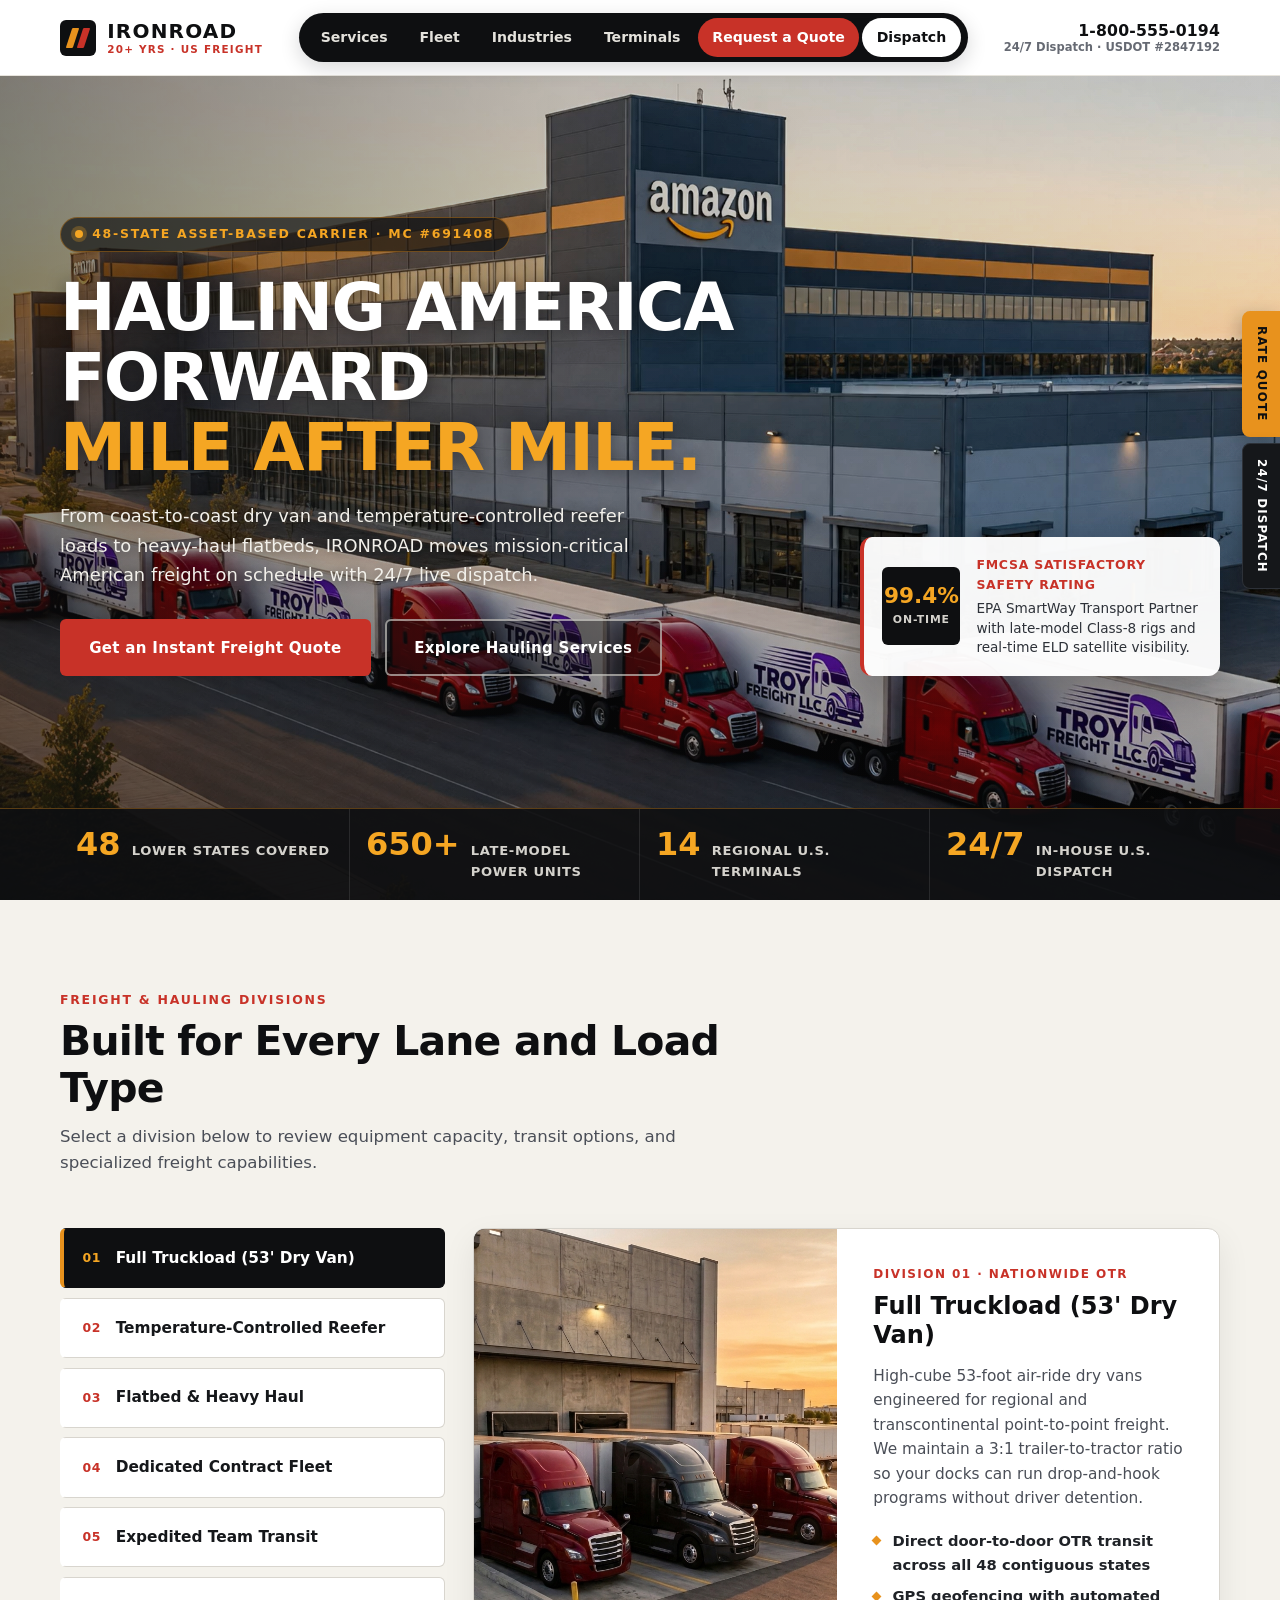
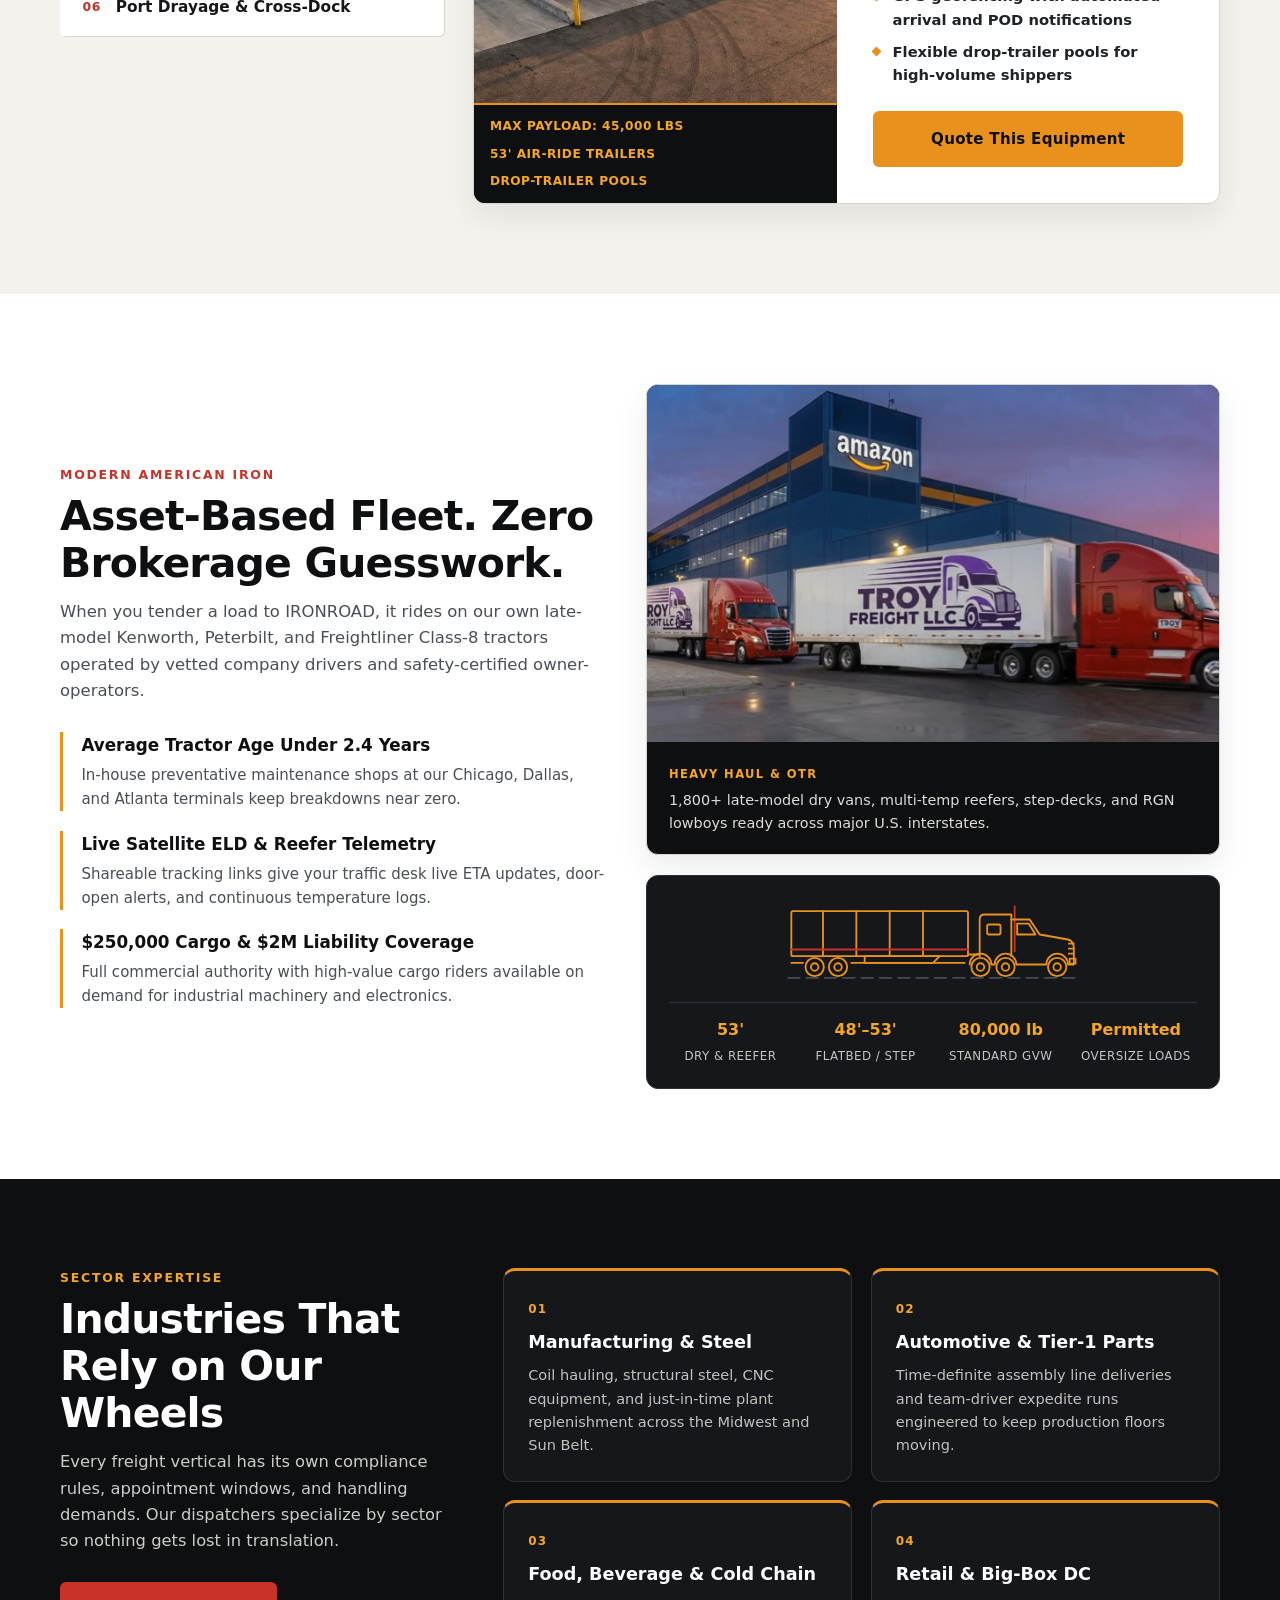
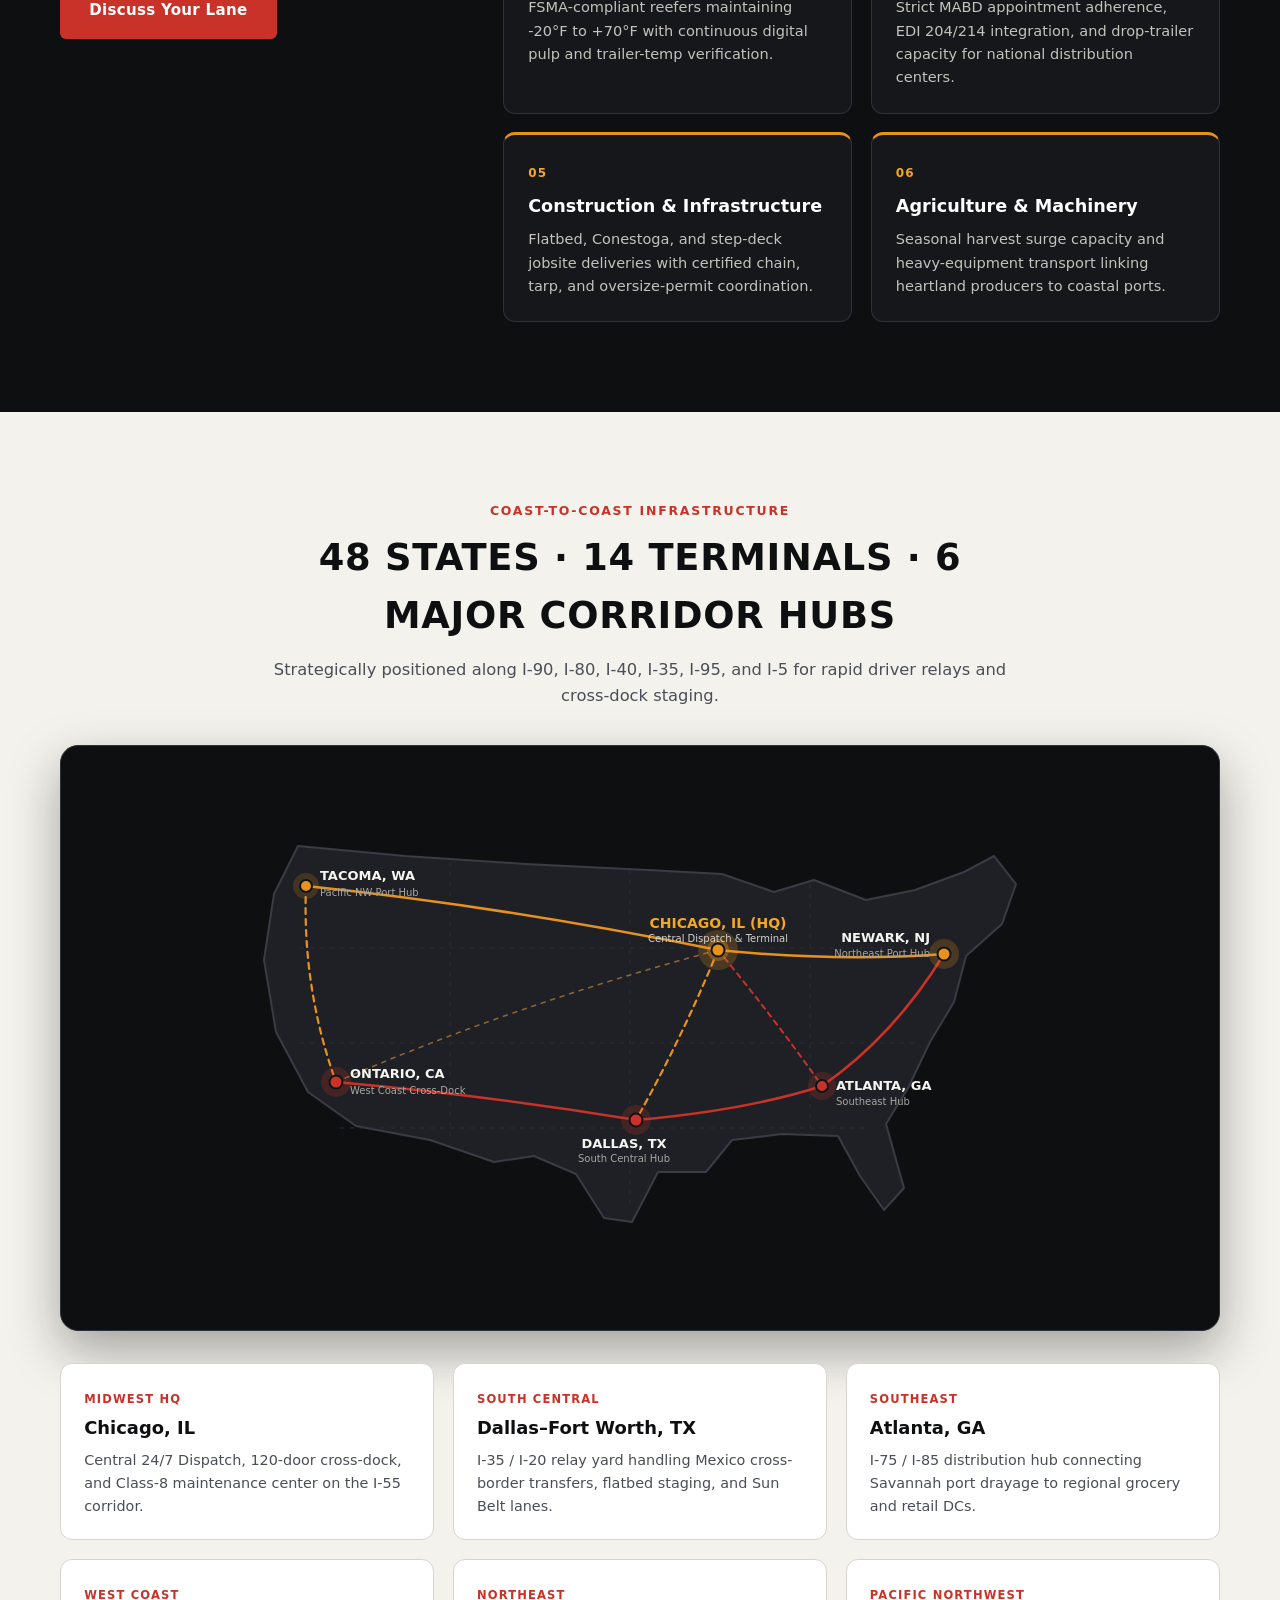
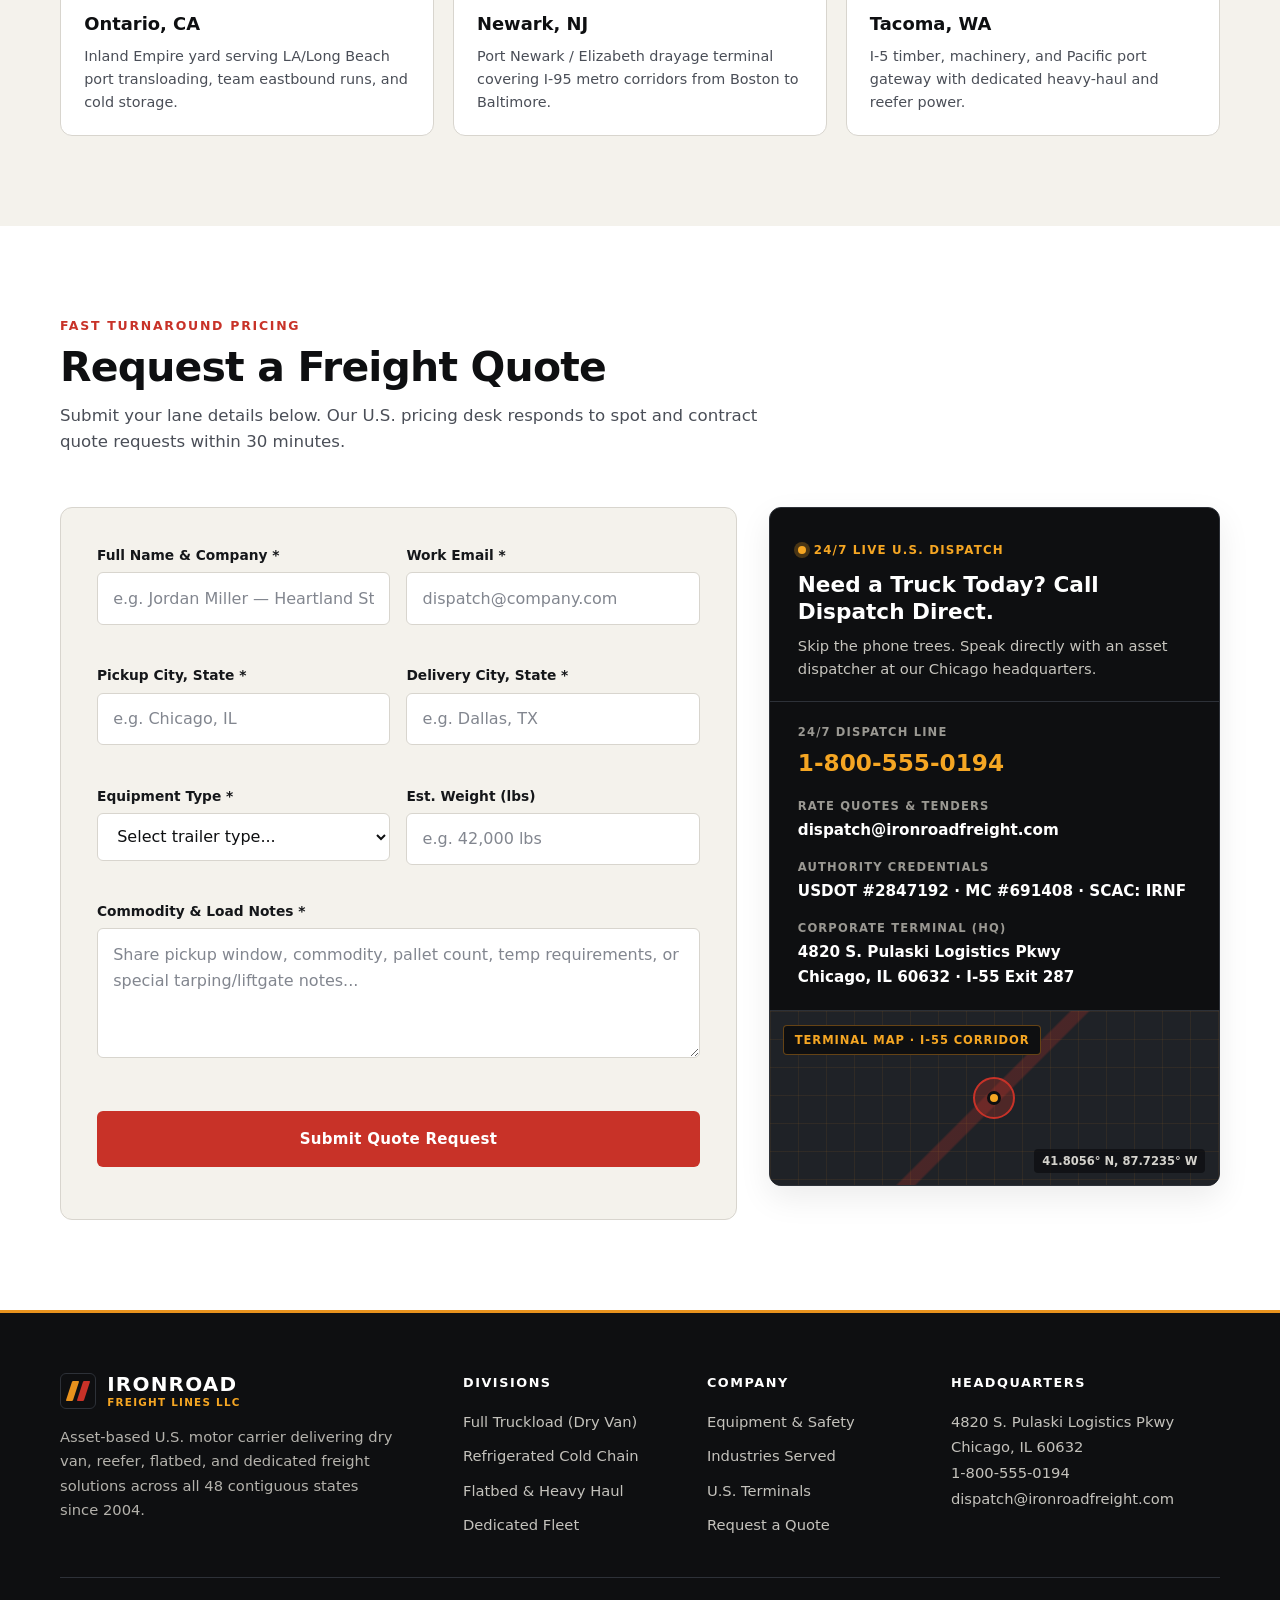
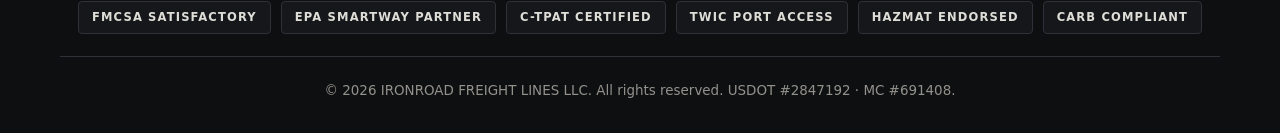
==== logitistik-gemini-v2/index.html @ 1da1374a "Initial commit: logistics website versions (logistik-gemini, logitistik-gemini-v2, logistik-grok)" ====
<!DOCTYPE html>
<html lang="en">
<head>
  <meta charset="UTF-8">
  <meta name="viewport" content="width=device-width, initial-scale=1.0">
  <title>IRONROAD FREIGHT | Nationwide U.S. Trucking &amp; Heavy Freight Carrier</title>
  <meta name="description" content="IRONROAD FREIGHT delivers 48-state Full Truckload, Refrigerated, Flatbed, Heavy Haul, and Dedicated Fleet trucking with 24/7 U.S.-based dispatch.">
  <link rel="icon" type="image/svg+xml" href="data:image/svg+xml,%3Csvg xmlns='http://www.w3.org/2000/svg' viewBox='0 0 32 32'%3E%3Crect width='32' height='32' rx='6' fill='%23111214'/%3E%3Cpath d='M6 22 L12 10 L17 10 L11 22 Z' fill='%23E8921D'/%3E%3Cpath d='M16 22 L22 10 L26 10 L20 22 Z' fill='%23C83228'/%3E%3C/svg%3E">
  <link rel="stylesheet" href="css/styles.css">
</head>
<body>
  <a class="skip-link" href="#main-content">Skip to main content</a>

  <!-- Sticky Header (Logitrans-inspired pill navigation + direct dispatch utility) -->
  <header class="site-header" id="top">
    <div class="container header-inner">
      <a href="#top" class="brand" aria-label="IRONROAD FREIGHT home">
        <span class="brand-emblem" aria-hidden="true">
          <span class="emblem-stripe emblem-stripe--amber"></span>
          <span class="emblem-stripe emblem-stripe--crimson"></span>
        </span>
        <span class="brand-text">
          <span class="brand-name">IRONROAD</span>
          <span class="brand-tag">20+ YRS · US FREIGHT</span>
        </span>
      </a>

      <nav class="site-nav" id="primary-nav" aria-label="Primary navigation">
        <div class="nav-pill">
          <ul class="nav-list">
            <li><a href="#services" class="nav-link">Services</a></li>
            <li><a href="#fleet" class="nav-link">Fleet</a></li>
            <li><a href="#industries" class="nav-link">Industries</a></li>
            <li><a href="#network" class="nav-link">Terminals</a></li>
            <li><a href="#quote" class="nav-link nav-link--crimson">Request a Quote</a></li>
            <li><a href="#contact" class="nav-link nav-link--light">Dispatch</a></li>
          </ul>
        </div>
      </nav>

      <div class="header-utility">
        <a href="tel:+18005550194" class="utility-phone">1-800-555-0194</a>
        <span class="utility-meta">24/7 Dispatch · USDOT #2847192</span>
      </div>

      <button
        type="button"
        class="menu-toggle"
        aria-expanded="false"
        aria-controls="primary-nav"
        aria-label="Toggle navigation menu"
      >
        <span class="menu-bar" aria-hidden="true"></span>
        <span class="menu-bar" aria-hidden="true"></span>
        <span class="menu-bar" aria-hidden="true"></span>
      </button>
    </div>
  </header>

  <!-- Subtle Right-Edge Quick Quote Tab (Desktop) -->
  <aside class="quick-rail" aria-label="Quick freight actions">
    <a href="#quote" class="quick-rail-btn quick-rail-btn--amber">Rate Quote</a>
    <a href="#contact" class="quick-rail-btn quick-rail-btn--dark">24/7 Dispatch</a>
  </aside>

  <main id="main-content">
    <!-- 1. Full-Bleed Highway Hero -->
    <section class="hero" aria-labelledby="hero-heading">
      <div class="hero-media" aria-hidden="true">
        <img
          src="assets/images/hero-truck.jpg"
          alt=""
          class="hero-bg-img"
        >
        <div class="hero-scrim"></div>
      </div>

      <div class="container hero-inner">
        <div class="hero-copy">
          <p class="hero-eyebrow">
            <span class="status-dot" aria-hidden="true"></span>
            48-State Asset-Based Carrier · MC #691408
          </p>
          <h1 class="hero-title" id="hero-heading">
            Hauling America Forward<br>
            <span class="hero-title-accent">Mile After Mile.</span>
          </h1>
          <p class="hero-subtitle">
            From coast-to-coast dry van and temperature-controlled reefer loads to heavy-haul flatbeds, IRONROAD moves mission-critical American freight on schedule with 24/7 live dispatch.
          </p>
          <div class="hero-actions">
            <a href="#quote" class="btn btn-crimson">Get an Instant Freight Quote</a>
            <a href="#services" class="btn btn-outline-light">Explore Hauling Services</a>
          </div>
        </div>

        <!-- Floating Bottom-Right Highlight Card (inspired by Logitrans hero highlight) -->
        <div class="hero-highlight" aria-label="Carrier performance highlight">
          <div class="highlight-badge">
            <span class="highlight-score">99.4%</span>
            <span class="highlight-label">On-Time</span>
          </div>
          <div class="highlight-body">
            <p class="highlight-kicker">FMCSA Satisfactory Safety Rating</p>
            <p class="highlight-text">
              EPA SmartWay Transport Partner with late-model Class-8 rigs and real-time ELD satellite visibility.
            </p>
          </div>
        </div>
      </div>

      <!-- Bottom Highway Metrics Ticker Bar -->
      <div class="hero-metrics">
        <div class="container metrics-grid">
          <div class="metric-item">
            <span class="metric-value">48</span>
            <span class="metric-label">Lower States Covered</span>
          </div>
          <div class="metric-item">
            <span class="metric-value">650+</span>
            <span class="metric-label">Late-Model Power Units</span>
          </div>
          <div class="metric-item">
            <span class="metric-value">14</span>
            <span class="metric-label">Regional U.S. Terminals</span>
          </div>
          <div class="metric-item">
            <span class="metric-value">24/7</span>
            <span class="metric-label">In-House U.S. Dispatch</span>
          </div>
        </div>
      </div>
    </section>

    <!-- 2. Interactive Services Explorer (inspired by Logitrans split service panel) -->
    <section class="section section--stone" id="services" aria-labelledby="services-heading">
      <div class="container">
        <div class="section-header">
          <p class="section-eyebrow">Freight &amp; Hauling Divisions</p>
          <h2 class="section-title" id="services-heading">Built for Every Lane and Load Type</h2>
          <p class="section-lead">
            Select a division below to review equipment capacity, transit options, and specialized freight capabilities.
          </p>
        </div>

        <div class="service-explorer">
          <!-- Left Interactive Service Selector -->
          <div class="service-tabs" role="tablist" aria-label="Trucking services">
            <button type="button" class="service-tab is-active" role="tab" aria-selected="true" data-service="ftl">
              <span class="tab-num">01</span>
              <span class="tab-label">Full Truckload (53&apos; Dry Van)</span>
            </button>
            <button type="button" class="service-tab" role="tab" aria-selected="false" data-service="reefer">
              <span class="tab-num">02</span>
              <span class="tab-label">Temperature-Controlled Reefer</span>
            </button>
            <button type="button" class="service-tab" role="tab" aria-selected="false" data-service="flatbed">
              <span class="tab-num">03</span>
              <span class="tab-label">Flatbed &amp; Heavy Haul</span>
            </button>
            <button type="button" class="service-tab" role="tab" aria-selected="false" data-service="dedicated">
              <span class="tab-num">04</span>
              <span class="tab-label">Dedicated Contract Fleet</span>
            </button>
            <button type="button" class="service-tab" role="tab" aria-selected="false" data-service="expedited">
              <span class="tab-num">05</span>
              <span class="tab-label">Expedited Team Transit</span>
            </button>
            <button type="button" class="service-tab" role="tab" aria-selected="false" data-service="crossdock">
              <span class="tab-num">06</span>
              <span class="tab-label">Port Drayage &amp; Cross-Dock</span>
            </button>
          </div>

          <!-- Center / Right Dynamic Service Detail Panel -->
          <div class="service-stage" id="service-panel" role="tabpanel" aria-live="polite">
            <div class="service-stage-visual">
              <img
                src="assets/images/terminal-fleet.jpg"
                alt="IRONROAD semi-trucks lined up at a freight distribution terminal"
                class="service-stage-img"
                id="service-image"
              >
              <div class="service-spec-strip" id="service-specs">
                <span>Max Payload: 45,000 lbs</span>
                <span>53&apos; Air-Ride Trailers</span>
                <span>Drop-Trailer Pools</span>
              </div>
            </div>

            <div class="service-stage-body">
              <p class="stage-kicker" id="service-kicker">Division 01 · Nationwide OTR</p>
              <h3 class="stage-title" id="service-title">Full Truckload (53&apos; Dry Van)</h3>
              <p class="stage-desc" id="service-desc">
                High-cube 53-foot air-ride dry vans engineered for regional and transcontinental point-to-point freight. We maintain a 3:1 trailer-to-tractor ratio so your docks can run drop-and-hook programs without driver detention.
              </p>
              <ul class="stage-bullets" id="service-bullets">
                <li>Direct door-to-door OTR transit across all 48 contiguous states</li>
                <li>GPS geofencing with automated arrival and POD notifications</li>
                <li>Flexible drop-trailer pools for high-volume shippers</li>
              </ul>
              <a href="#quote" class="btn btn-amber" id="service-cta">Quote This Equipment</a>
            </div>
          </div>
        </div>
      </div>
    </section>

    <!-- 3. Equipment & Fleet Excellence -->
    <section class="section section--white" id="fleet" aria-labelledby="fleet-heading">
      <div class="container">
        <div class="fleet-split">
          <div class="fleet-copy">
            <p class="section-eyebrow">Modern American Iron</p>
            <h2 class="section-title" id="fleet-heading">Asset-Based Fleet. Zero Brokerage Guesswork.</h2>
            <p class="fleet-text">
              When you tender a load to IRONROAD, it rides on our own late-model Kenworth, Peterbilt, and Freightliner Class-8 tractors operated by vetted company drivers and safety-certified owner-operators.
            </p>

            <div class="fleet-features">
              <div class="fleet-feature">
                <h3 class="fleet-feature-title">Average Tractor Age Under 2.4 Years</h3>
                <p class="fleet-feature-desc">In-house preventative maintenance shops at our Chicago, Dallas, and Atlanta terminals keep breakdowns near zero.</p>
              </div>
              <div class="fleet-feature">
                <h3 class="fleet-feature-title">Live Satellite ELD &amp; Reefer Telemetry</h3>
                <p class="fleet-feature-desc">Shareable tracking links give your traffic desk live ETA updates, door-open alerts, and continuous temperature logs.</p>
              </div>
              <div class="fleet-feature">
                <h3 class="fleet-feature-title">$250,000 Cargo &amp; $2M Liability Coverage</h3>
                <p class="fleet-feature-desc">Full commercial authority with high-value cargo riders available on demand for industrial machinery and electronics.</p>
              </div>
            </div>
          </div>

          <div class="fleet-showcase">
            <div class="fleet-photo-card">
              <img
                src="assets/images/heavy-haul.jpg"
                alt="American Class-8 flatbed semi-truck hauling structural steel girders on a highway at sunset"
                class="fleet-photo"
              >
              <div class="fleet-photo-caption">
                <span class="caption-tag">HEAVY HAUL &amp; OTR</span>
                <p>1,800+ late-model dry vans, multi-temp reefers, step-decks, and RGN lowboys ready across major U.S. interstates.</p>
              </div>
            </div>

            <div class="rig-diagram-card">
              <img
                src="assets/rig-silhouette.svg"
                alt="Technical line diagram of an American Class-8 sleeper cab semi-truck with 53-foot trailer"
                class="rig-diagram"
              >
              <div class="rig-specs-row">
                <div><strong>53&apos;</strong><span>Dry &amp; Reefer</span></div>
                <div><strong>48&apos;–53&apos;</strong><span>Flatbed / Step</span></div>
                <div><strong>80,000 lb</strong><span>Standard GVW</span></div>
                <div><strong>Permitted</strong><span>Oversize Loads</span></div>
              </div>
            </div>
          </div>
        </div>
      </div>
    </section>

    <!-- 4. Industries We Haul (Dark high-contrast section inspired by Logitrans "Sektörler") -->
    <section class="section section--asphalt" id="industries" aria-labelledby="industries-heading">
      <div class="container">
        <div class="industries-layout">
          <div class="industries-intro">
            <p class="section-eyebrow section-eyebrow--amber">Sector Expertise</p>
            <h2 class="section-title section-title--light" id="industries-heading">
              Industries That Rely on Our Wheels
            </h2>
            <p class="industries-lead">
              Every freight vertical has its own compliance rules, appointment windows, and handling demands. Our dispatchers specialize by sector so nothing gets lost in translation.
            </p>
            <a href="#quote" class="btn btn-crimson">Discuss Your Lane</a>
          </div>

          <div class="industries-grid">
            <article class="industry-card">
              <span class="industry-code">01</span>
              <h3 class="industry-title">Manufacturing &amp; Steel</h3>
              <p class="industry-text">Coil hauling, structural steel, CNC equipment, and just-in-time plant replenishment across the Midwest and Sun Belt.</p>
            </article>

            <article class="industry-card">
              <span class="industry-code">02</span>
              <h3 class="industry-title">Automotive &amp; Tier-1 Parts</h3>
              <p class="industry-text">Time-definite assembly line deliveries and team-driver expedite runs engineered to keep production floors moving.</p>
            </article>

            <article class="industry-card">
              <span class="industry-code">03</span>
              <h3 class="industry-title">Food, Beverage &amp; Cold Chain</h3>
              <p class="industry-text">FSMA-compliant reefers maintaining -20°F to +70°F with continuous digital pulp and trailer-temp verification.</p>
            </article>

            <article class="industry-card">
              <span class="industry-code">04</span>
              <h3 class="industry-title">Retail &amp; Big-Box DC</h3>
              <p class="industry-text">Strict MABD appointment adherence, EDI 204/214 integration, and drop-trailer capacity for national distribution centers.</p>
            </article>

            <article class="industry-card">
              <span class="industry-code">05</span>
              <h3 class="industry-title">Construction &amp; Infrastructure</h3>
              <p class="industry-text">Flatbed, Conestoga, and step-deck jobsite deliveries with certified chain, tarp, and oversize-permit coordination.</p>
            </article>

            <article class="industry-card">
              <span class="industry-code">06</span>
              <h3 class="industry-title">Agriculture &amp; Machinery</h3>
              <p class="industry-text">Seasonal harvest surge capacity and heavy-equipment transport linking heartland producers to coastal ports.</p>
            </article>
          </div>
        </div>
      </div>
    </section>

    <!-- 5. Nationwide U.S. Terminals & Corridor Map (inspired by Logitrans "Nerelerdeyiz") -->
    <section class="section section--stone" id="network" aria-labelledby="network-heading">
      <div class="container">
        <div class="network-banner">
          <p class="network-banner-kicker">Coast-to-Coast Infrastructure</p>
          <h2 class="network-banner-title" id="network-heading">48 STATES · 14 TERMINALS · 6 MAJOR CORRIDOR HUBS</h2>
          <p class="network-banner-sub">
            Strategically positioned along I-90, I-80, I-40, I-35, I-95, and I-5 for rapid driver relays and cross-dock staging.
          </p>
        </div>

        <div class="network-map-wrap">
          <img
            src="assets/us-corridor-map.svg"
            alt="United States freight corridor network showing terminals in Chicago, Dallas, Atlanta, Newark, Ontario CA, and Tacoma"
            class="network-map-img"
          >
        </div>

        <div class="hubs-grid">
          <article class="hub-card">
            <span class="hub-region">Midwest HQ</span>
            <h3 class="hub-city">Chicago, IL</h3>
            <p class="hub-detail">Central 24/7 Dispatch, 120-door cross-dock, and Class-8 maintenance center on the I-55 corridor.</p>
          </article>

          <article class="hub-card">
            <span class="hub-region">South Central</span>
            <h3 class="hub-city">Dallas–Fort Worth, TX</h3>
            <p class="hub-detail">I-35 / I-20 relay yard handling Mexico cross-border transfers, flatbed staging, and Sun Belt lanes.</p>
          </article>

          <article class="hub-card">
            <span class="hub-region">Southeast</span>
            <h3 class="hub-city">Atlanta, GA</h3>
            <p class="hub-detail">I-75 / I-85 distribution hub connecting Savannah port drayage to regional grocery and retail DCs.</p>
          </article>

          <article class="hub-card">
            <span class="hub-region">West Coast</span>
            <h3 class="hub-city">Ontario, CA</h3>
            <p class="hub-detail">Inland Empire yard serving LA/Long Beach port transloading, team eastbound runs, and cold storage.</p>
          </article>

          <article class="hub-card">
            <span class="hub-region">Northeast</span>
            <h3 class="hub-city">Newark, NJ</h3>
            <p class="hub-detail">Port Newark / Elizabeth drayage terminal covering I-95 metro corridors from Boston to Baltimore.</p>
          </article>

          <article class="hub-card">
            <span class="hub-region">Pacific Northwest</span>
            <h3 class="hub-city">Tacoma, WA</h3>
            <p class="hub-detail">I-5 timber, machinery, and Pacific port gateway with dedicated heavy-haul and reefer power.</p>
          </article>
        </div>
      </div>
    </section>

    <!-- 6. Freight Quote Form & 24/7 Dispatch Contact -->
    <section class="section section--white" id="quote" aria-labelledby="quote-heading">
      <div class="container">
        <div class="section-header">
          <p class="section-eyebrow">Fast Turnaround Pricing</p>
          <h2 class="section-title" id="quote-heading">Request a Freight Quote</h2>
          <p class="section-lead">
            Submit your lane details below. Our U.S. pricing desk responds to spot and contract quote requests within 30 minutes.
          </p>
        </div>

        <div class="quote-layout">
          <form class="quote-form" id="quote-form" novalidate>
            <div class="form-row">
              <div class="form-group">
                <label for="q-name" class="form-label">Full Name &amp; Company *</label>
                <input
                  type="text"
                  id="q-name"
                  name="name"
                  class="form-control"
                  placeholder="e.g. Jordan Miller — Heartland Steel"
                  aria-describedby="err-name"
                  required
                >
                <p class="field-error" id="err-name" role="alert"></p>
              </div>

              <div class="form-group">
                <label for="q-email" class="form-label">Work Email *</label>
                <input
                  type="email"
                  id="q-email"
                  name="email"
                  class="form-control"
                  placeholder="dispatch@company.com"
                  aria-describedby="err-email"
                  required
                >
                <p class="field-error" id="err-email" role="alert"></p>
              </div>
            </div>

            <div class="form-row">
              <div class="form-group">
                <label for="q-origin" class="form-label">Pickup City, State *</label>
                <input
                  type="text"
                  id="q-origin"
                  name="origin"
                  class="form-control"
                  placeholder="e.g. Chicago, IL"
                  aria-describedby="err-origin"
                  required
                >
                <p class="field-error" id="err-origin" role="alert"></p>
              </div>

              <div class="form-group">
                <label for="q-destination" class="form-label">Delivery City, State *</label>
                <input
                  type="text"
                  id="q-destination"
                  name="destination"
                  class="form-control"
                  placeholder="e.g. Dallas, TX"
                  aria-describedby="err-destination"
                  required
                >
                <p class="field-error" id="err-destination" role="alert"></p>
              </div>
            </div>

            <div class="form-row">
              <div class="form-group">
                <label for="q-equipment" class="form-label">Equipment Type *</label>
                <select id="q-equipment" name="equipment" class="form-control" aria-describedby="err-equipment" required>
                  <option value="">Select trailer type...</option>
                  <option value="53' Dry Van (FTL)">53&apos; Dry Van (FTL)</option>
                  <option value="53' Refrigerated (Reefer)">53&apos; Refrigerated (Reefer)</option>
                  <option value="Flatbed / Step-Deck">Flatbed / Step-Deck</option>
                  <option value="Heavy Haul / RGN">Heavy Haul / RGN</option>
                  <option value="Expedited Team">Expedited Team</option>
                  <option value="Port Drayage / Intermodal">Port Drayage / Intermodal</option>
                </select>
                <p class="field-error" id="err-equipment" role="alert"></p>
              </div>

              <div class="form-group">
                <label for="q-weight" class="form-label">Est. Weight (lbs)</label>
                <input
                  type="text"
                  id="q-weight"
                  name="weight"
                  class="form-control"
                  placeholder="e.g. 42,000 lbs"
                >
              </div>
            </div>

            <div class="form-group">
              <label for="q-notes" class="form-label">Commodity &amp; Load Notes *</label>
              <textarea
                id="q-notes"
                name="notes"
                rows="4"
                class="form-control form-textarea"
                placeholder="Share pickup window, commodity, pallet count, temp requirements, or special tarping/liftgate notes..."
                aria-describedby="err-notes"
                required
              ></textarea>
              <p class="field-error" id="err-notes" role="alert"></p>
            </div>

            <button type="submit" class="btn btn-crimson btn-submit">Submit Quote Request</button>
            <div class="form-status" id="quote-status" role="status" aria-live="polite"></div>
          </form>

          <!-- Direct 24/7 Dispatch Card -->
          <aside class="dispatch-card" id="contact" aria-label="Direct 24/7 Dispatch Information">
            <div class="dispatch-header">
              <span class="dispatch-live-pill">
                <span class="status-dot" aria-hidden="true"></span>
                24/7 Live U.S. Dispatch
              </span>
              <h3 class="dispatch-title">Need a Truck Today? Call Dispatch Direct.</h3>
              <p class="dispatch-sub">
                Skip the phone trees. Speak directly with an asset dispatcher at our Chicago headquarters.
              </p>
            </div>

            <div class="dispatch-details">
              <div class="dispatch-row">
                <span class="dispatch-label">24/7 Dispatch Line</span>
                <a href="tel:+18005550194" class="dispatch-value dispatch-value--big">1-800-555-0194</a>
              </div>
              <div class="dispatch-row">
                <span class="dispatch-label">Rate Quotes &amp; Tenders</span>
                <a href="mailto:dispatch@ironroadfreight.com" class="dispatch-value">dispatch@ironroadfreight.com</a>
              </div>
              <div class="dispatch-row">
                <span class="dispatch-label">Authority Credentials</span>
                <span class="dispatch-value">USDOT #2847192 · MC #691408 · SCAC: IRNF</span>
              </div>
              <div class="dispatch-row">
                <span class="dispatch-label">Corporate Terminal (HQ)</span>
                <address class="dispatch-value">
                  4820 S. Pulaski Logistics Pkwy<br>
                  Chicago, IL 60632 · I-55 Exit 287
                </address>
              </div>
            </div>

            <div class="terminal-box" role="img" aria-label="Chicago HQ Terminal Map Placeholder">
              <span class="terminal-box-badge">Terminal Map · I-55 Corridor</span>
              <div class="terminal-pin" aria-hidden="true">
                <span class="terminal-pin-core"></span>
              </div>
              <span class="terminal-coords" aria-hidden="true">41.8056° N, 87.7235° W</span>
            </div>
          </aside>
        </div>
      </div>
    </section>
  </main>

  <!-- 7. Heavy Industrial Footer -->
  <footer class="site-footer">
    <div class="container">
      <div class="footer-top">
        <div class="footer-brand-col">
          <a href="#top" class="brand brand--footer">
            <span class="brand-emblem" aria-hidden="true">
              <span class="emblem-stripe emblem-stripe--amber"></span>
              <span class="emblem-stripe emblem-stripe--crimson"></span>
            </span>
            <span class="brand-text">
              <span class="brand-name">IRONROAD</span>
              <span class="brand-tag">FREIGHT LINES LLC</span>
            </span>
          </a>
          <p class="footer-about">
            Asset-based U.S. motor carrier delivering dry van, reefer, flatbed, and dedicated freight solutions across all 48 contiguous states since 2004.
          </p>
        </div>

        <div class="footer-col">
          <h3 class="footer-heading">Divisions</h3>
          <ul class="footer-links">
            <li><a href="#services">Full Truckload (Dry Van)</a></li>
            <li><a href="#services">Refrigerated Cold Chain</a></li>
            <li><a href="#services">Flatbed &amp; Heavy Haul</a></li>
            <li><a href="#services">Dedicated Fleet</a></li>
          </ul>
        </div>

        <div class="footer-col">
          <h3 class="footer-heading">Company</h3>
          <ul class="footer-links">
            <li><a href="#fleet">Equipment &amp; Safety</a></li>
            <li><a href="#industries">Industries Served</a></li>
            <li><a href="#network">U.S. Terminals</a></li>
            <li><a href="#quote">Request a Quote</a></li>
          </ul>
        </div>

        <div class="footer-col">
          <h3 class="footer-heading">Headquarters</h3>
          <address class="footer-address">
            4820 S. Pulaski Logistics Pkwy<br>
            Chicago, IL 60632<br>
            1-800-555-0194<br>
            dispatch@ironroadfreight.com
          </address>
        </div>
      </div>

      <!-- Compliance & Certification Strip (inspired by Logitrans partner/cert bar) -->
      <div class="compliance-strip" aria-label="Carrier safety certifications and credentials">
        <span class="cert-pill">FMCSA SATISFACTORY</span>
        <span class="cert-pill">EPA SMARTWAY PARTNER</span>
        <span class="cert-pill">C-TPAT CERTIFIED</span>
        <span class="cert-pill">TWIC PORT ACCESS</span>
        <span class="cert-pill">HAZMAT ENDORSED</span>
        <span class="cert-pill">CARB COMPLIANT</span>
      </div>

      <div class="footer-bottom">
        <p class="footer-copy">&copy; 2026 IRONROAD FREIGHT LINES LLC. All rights reserved. USDOT #2847192 · MC #691408.</p>
      </div>
    </div>
  </footer>

  <script src="js/main.js" defer></script>
</body>
</html>
---- logitistik-gemini-v2/css/styles.css ----
/* ==========================================================================
   IRONROAD FREIGHT — U.S. Trucking Website (Zero-Blue Industrial Palette)
   Colors: Asphalt Obsidian, Heavy Charcoal, Warm Concrete, Highway Amber, Freight Crimson
   ========================================================================== */

:root {
  /* Strictly NO blue tones */
  --asphalt-950: #0E0F11;
  --asphalt-900: #15171A;
  --asphalt-800: #1F2227;
  --asphalt-700: #2D3138;
  --charcoal-600: #4A4E57;
  --charcoal-500: #666A73;
  --stone-300: #D8D5CE;
  --stone-200: #E7E4DD;
  --stone-100: #F4F2EC;
  --white: #FFFFFF;

  /* American Trucking Accents */
  --amber-500: #E8921D;
  --amber-400: #F5A623;
  --amber-600: #C97A10;
  --crimson-600: #C83228;
  --crimson-700: #A9251C;
  --crimson-50: #FDF1F0;
  --success-700: #1F5E3B;
  --success-50: #ECF7F0;

  /* Layout & Typography */
  --font-display: 'Segoe UI', system-ui, -apple-system, BlinkMacSystemFont, Roboto, Helvetica, Arial, sans-serif;
  --font-sans: 'Segoe UI', system-ui, -apple-system, BlinkMacSystemFont, Roboto, Helvetica, Arial, sans-serif;
  --max-width: 1200px;
  --header-height: 76px;
  --radius-sm: 6px;
  --radius-md: 12px;
  --radius-lg: 18px;
  --shadow-soft: 0 12px 32px rgba(14, 15, 17, 0.08);
  --shadow-heavy: 0 20px 50px rgba(14, 15, 17, 0.35);
  --transition: 0.22s ease;
}

*,
*::before,
*::after {
  box-sizing: border-box;
}

html {
  scroll-behavior: smooth;
  scroll-padding-top: var(--header-height);
  overflow-x: clip;
}

body {
  margin: 0;
  font-family: var(--font-sans);
  font-size: 1rem;
  line-height: 1.6;
  color: var(--asphalt-900);
  background-color: var(--white);
  -webkit-font-smoothing: antialiased;
  overflow-x: clip;
}

img {
  display: block;
  max-width: 100%;
  height: auto;
}

h1, h2, h3, p, ul, address {
  margin: 0;
}

address {
  font-style: normal;
}

a {
  color: inherit;
  text-decoration: none;
}

button, input, select, textarea {
  font: inherit;
  color: inherit;
}

.skip-link {
  position: absolute;
  left: -9999px;
  top: 0;
  padding: 0.75rem 1.25rem;
  background-color: var(--amber-500);
  color: var(--asphalt-950);
  font-weight: 700;
  z-index: 1000;
}

.skip-link:focus {
  left: 1rem;
  top: 1rem;
  border-radius: var(--radius-sm);
}

:focus-visible {
  outline: 2px solid var(--amber-500);
  outline-offset: 3px;
}

.container {
  width: 100%;
  max-width: var(--max-width);
  margin-inline: auto;
  padding-inline: 1.25rem;
}

/* ==========================================================================
   Header (Logitrans-inspired Pill Nav + Direct U.S. Dispatch Contact)
   ========================================================================== */

.site-header {
  position: sticky;
  top: 0;
  z-index: 100;
  height: var(--header-height);
  background-color: rgba(255, 255, 255, 0.96);
  border-bottom: 1px solid var(--stone-200);
  backdrop-filter: blur(10px);
}

.header-inner {
  height: 100%;
  display: flex;
  align-items: center;
  justify-content: space-between;
  gap: 1rem;
}

.brand {
  display: inline-flex;
  align-items: center;
  gap: 0.7rem;
  flex-shrink: 0;
}

.brand-emblem {
  width: 36px;
  height: 36px;
  background-color: var(--asphalt-950);
  border-radius: var(--radius-sm);
  display: inline-flex;
  align-items: center;
  justify-content: center;
  gap: 4px;
  padding-inline: 6px;
}

.emblem-stripe {
  display: block;
  width: 7px;
  height: 20px;
  transform: skewX(-18deg);
  border-radius: 1px;
}

.emblem-stripe--amber {
  background-color: var(--amber-500);
}

.emblem-stripe--crimson {
  background-color: var(--crimson-600);
}

.brand-text {
  display: flex;
  flex-direction: column;
  line-height: 1.05;
}

.brand-name {
  font-size: 1.25rem;
  font-weight: 900;
  letter-spacing: 0.06em;
  color: var(--asphalt-950);
}

.brand-tag {
  font-size: 0.65rem;
  font-weight: 800;
  letter-spacing: 0.12em;
  color: var(--crimson-600);
  margin-top: 2px;
}

.nav-pill {
  background-color: var(--asphalt-950);
  padding: 0.35rem 0.45rem;
  border-radius: 999px;
  box-shadow: 0 6px 20px rgba(14, 15, 17, 0.16);
}

.nav-list {
  list-style: none;
  padding: 0;
  display: flex;
  align-items: center;
  gap: 0.2rem;
}

.nav-link {
  display: inline-block;
  padding: 0.5rem 0.9rem;
  font-size: 0.88rem;
  font-weight: 600;
  color: #E4E2DC;
  border-radius: 999px;
  transition: background-color var(--transition), color var(--transition);
  white-space: nowrap;
}

.nav-link:hover,
.nav-link:focus-visible {
  color: var(--white);
  background-color: var(--asphalt-700);
}

.nav-link--crimson {
  background-color: var(--crimson-600);
  color: var(--white);
  font-weight: 700;
}

.nav-link--crimson:hover,
.nav-link--crimson:focus-visible {
  background-color: var(--crimson-700);
  color: var(--white);
}

.nav-link--light {
  background-color: var(--white);
  color: var(--asphalt-950);
  font-weight: 700;
}

.nav-link--light:hover,
.nav-link--light:focus-visible {
  background-color: var(--amber-400);
  color: var(--asphalt-950);
}

.header-utility {
  display: flex;
  flex-direction: column;
  align-items: flex-end;
  line-height: 1.25;
  flex-shrink: 0;
}

.utility-phone {
  font-size: 0.98rem;
  font-weight: 800;
  color: var(--asphalt-950);
  letter-spacing: 0.01em;
}

.utility-phone:hover {
  color: var(--crimson-600);
}

.utility-meta {
  font-size: 0.72rem;
  font-weight: 600;
  color: var(--charcoal-500);
}

/* Mobile Menu Button */
.menu-toggle {
  display: none;
  flex-direction: column;
  justify-content: center;
  align-items: center;
  gap: 5px;
  width: 44px;
  height: 44px;
  background-color: var(--asphalt-950);
  border: none;
  border-radius: var(--radius-sm);
  cursor: pointer;
}

.menu-bar {
  width: 20px;
  height: 2px;
  background-color: var(--white);
  border-radius: 2px;
  transition: transform var(--transition), opacity var(--transition);
}

.menu-toggle[aria-expanded="true"] .menu-bar:nth-child(1) {
  transform: translateY(7px) rotate(45deg);
}

.menu-toggle[aria-expanded="true"] .menu-bar:nth-child(2) {
  opacity: 0;
}

.menu-toggle[aria-expanded="true"] .menu-bar:nth-child(3) {
  transform: translateY(-7px) rotate(-45deg);
}

/* Right-Edge Quick Rail */
.quick-rail {
  position: fixed;
  right: 0;
  top: 50%;
  transform: translateY(-50%);
  z-index: 90;
  display: flex;
  flex-direction: column;
  gap: 6px;
}

.quick-rail-btn {
  writing-mode: vertical-rl;
  text-orientation: mixed;
  padding: 0.95rem 0.55rem;
  font-size: 0.74rem;
  font-weight: 800;
  letter-spacing: 0.1em;
  text-transform: uppercase;
  border-radius: 8px 0 0 8px;
  box-shadow: -4px 4px 16px rgba(14, 15, 17, 0.2);
  transition: padding-right var(--transition), background-color var(--transition);
}

.quick-rail-btn:hover {
  padding-right: 0.85rem;
}

.quick-rail-btn--amber {
  background-color: var(--amber-500);
  color: var(--asphalt-950);
}

.quick-rail-btn--dark {
  background-color: var(--asphalt-900);
  color: var(--white);
  border: 1px solid var(--asphalt-700);
  border-right: none;
}

/* ==========================================================================
   Buttons
   ========================================================================== */

.btn {
  display: inline-flex;
  align-items: center;
  justify-content: center;
  padding: 0.9rem 1.7rem;
  font-size: 0.94rem;
  font-weight: 700;
  letter-spacing: 0.02em;
  border-radius: var(--radius-sm);
  border: 2px solid transparent;
  cursor: pointer;
  transition: background-color var(--transition), color var(--transition), border-color var(--transition), transform var(--transition);
}

.btn:active {
  transform: translateY(1px);
}

.btn-crimson {
  background-color: var(--crimson-600);
  color: var(--white);
}

.btn-crimson:hover {
  background-color: var(--crimson-700);
}

.btn-amber {
  background-color: var(--amber-500);
  color: var(--asphalt-950);
}

.btn-amber:hover {
  background-color: var(--amber-400);
}

.btn-outline-light {
  background-color: rgba(14, 15, 17, 0.45);
  border-color: rgba(244, 242, 236, 0.55);
  color: var(--white);
}

.btn-outline-light:hover {
  background-color: var(--white);
  border-color: var(--white);
  color: var(--asphalt-950);
}

/* ==========================================================================
   1. Full-Bleed Highway Hero
   ========================================================================== */

.hero {
  position: relative;
  min-height: calc(100vh - var(--header-height));
  min-height: calc(100svh - var(--header-height));
  display: flex;
  flex-direction: column;
  justify-content: space-between;
  background-color: var(--asphalt-950);
  color: var(--white);
  overflow: hidden;
}

.hero-media {
  position: absolute;
  inset: 0;
  z-index: 0;
}

.hero-bg-img {
  width: 100%;
  height: 100%;
  object-fit: cover;
  object-position: center 55%;
  filter: brightness(1.06) contrast(1.03);
}

.hero-scrim {
  position: absolute;
  inset: 0;
  background:
    linear-gradient(90deg, rgba(14, 15, 17, 0.50) 0%, rgba(14, 15, 17, 0.18) 46%, rgba(14, 15, 17, 0.04) 100%),
    linear-gradient(180deg, rgba(14, 15, 17, 0.08) 0%, rgba(14, 15, 17, 0.0) 50%, rgba(14, 15, 17, 0.42) 100%);
}

.hero-inner {
  position: relative;
  z-index: 2;
  margin-block: auto;
  padding-top: clamp(2.5rem, 6vh, 4.5rem);
  padding-bottom: clamp(2rem, 5vh, 3.25rem);
  display: grid;
  grid-template-columns: minmax(0, 1.35fr) minmax(0, 0.65fr);
  align-items: end;
  gap: 2rem;
}

.hero-eyebrow {
  display: inline-flex;
  align-items: center;
  gap: 0.55rem;
  font-size: 0.78rem;
  font-weight: 800;
  letter-spacing: 0.14em;
  text-transform: uppercase;
  color: var(--amber-400);
  background-color: rgba(14, 15, 17, 0.68);
  border: 1px solid rgba(232, 146, 29, 0.4);
  padding: 0.4rem 0.9rem;
  border-radius: 999px;
  margin-bottom: 1.25rem;
}

.status-dot {
  width: 8px;
  height: 8px;
  border-radius: 50%;
  background-color: var(--amber-400);
  box-shadow: 0 0 0 4px rgba(245, 166, 35, 0.25);
  display: inline-block;
}

.hero-title {
  font-size: clamp(2.25rem, 5.2vw, 4.15rem);
  line-height: 1.06;
  font-weight: 900;
  letter-spacing: -0.025em;
  text-transform: uppercase;
  margin-bottom: 1.15rem;
  text-shadow: 0 2px 18px rgba(14, 15, 17, 0.55);
}

.hero-title-accent {
  color: var(--amber-400);
}

.hero-subtitle {
  font-size: clamp(1rem, 1.4vw, 1.16rem);
  line-height: 1.65;
  color: #F2F0EA;
  max-width: 600px;
  margin-bottom: 1.85rem;
  text-shadow: 0 1px 12px rgba(14, 15, 17, 0.6);
}

.hero-actions {
  display: flex;
  flex-wrap: wrap;
  gap: 0.9rem;
}

/* Floating Hero Achievement Card */
.hero-highlight {
  justify-self: end;
  max-width: 360px;
  background-color: rgba(255, 255, 255, 0.96);
  color: var(--asphalt-950);
  border-radius: var(--radius-md);
  padding: 1.15rem;
  display: flex;
  align-items: center;
  gap: 1rem;
  border-left: 4px solid var(--crimson-600);
  box-shadow: var(--shadow-heavy);
}

.highlight-badge {
  flex-shrink: 0;
  width: 78px;
  height: 78px;
  border-radius: var(--radius-sm);
  background-color: var(--asphalt-950);
  color: var(--white);
  display: flex;
  flex-direction: column;
  align-items: center;
  justify-content: center;
  text-align: center;
}

.highlight-score {
  font-size: 1.35rem;
  font-weight: 900;
  color: var(--amber-400);
  line-height: 1;
}

.highlight-label {
  font-size: 0.68rem;
  font-weight: 700;
  text-transform: uppercase;
  letter-spacing: 0.08em;
  color: #D4D2CC;
  margin-top: 4px;
}

.highlight-kicker {
  font-size: 0.78rem;
  font-weight: 800;
  text-transform: uppercase;
  letter-spacing: 0.06em;
  color: var(--crimson-600);
  margin-bottom: 0.25rem;
}

.highlight-text {
  font-size: 0.85rem;
  line-height: 1.45;
  color: var(--asphalt-700);
}

/* Bottom Hero Metrics Strip */
.hero-metrics {
  position: relative;
  z-index: 2;
  background-color: rgba(14, 15, 17, 0.9);
  border-top: 1px solid rgba(232, 146, 29, 0.35);
}

.metrics-grid {
  display: grid;
  grid-template-columns: repeat(4, minmax(0, 1fr));
}

.metric-item {
  padding: 1.15rem 1rem;
  border-right: 1px solid rgba(255, 255, 255, 0.1);
  display: flex;
  align-items: baseline;
  gap: 0.7rem;
}

.metric-item:last-child {
  border-right: none;
}

.metric-value {
  font-size: clamp(1.45rem, 2.5vw, 2rem);
  font-weight: 900;
  color: var(--amber-400);
  line-height: 1;
}

.metric-label {
  font-size: 0.82rem;
  font-weight: 600;
  color: #D4D2CC;
  text-transform: uppercase;
  letter-spacing: 0.05em;
}

/* ==========================================================================
   Shared Sections
   ========================================================================== */

.section {
  padding-block: clamp(4rem, 7vw, 6rem);
}

.section--stone {
  background-color: var(--stone-100);
}

.section--white {
  background-color: var(--white);
}

.section--asphalt {
  background-color: var(--asphalt-950);
  color: var(--white);
}

.section-header {
  max-width: 700px;
  margin-bottom: clamp(2.25rem, 4vw, 3.25rem);
}

.section-eyebrow {
  font-size: 0.78rem;
  font-weight: 800;
  text-transform: uppercase;
  letter-spacing: 0.14em;
  color: var(--crimson-600);
  margin-bottom: 0.5rem;
}

.section-eyebrow--amber {
  color: var(--amber-400);
}

.section-title {
  font-size: clamp(1.75rem, 3.2vw, 2.6rem);
  line-height: 1.15;
  font-weight: 900;
  letter-spacing: -0.02em;
  color: var(--asphalt-950);
  margin-bottom: 0.75rem;
}

.section-title--light {
  color: var(--white);
}

.section-lead {
  font-size: 1.04rem;
  color: var(--charcoal-600);
}

/* ==========================================================================
   2. Interactive Service Explorer
   ========================================================================== */

.service-explorer {
  display: grid;
  grid-template-columns: minmax(0, 0.85fr) minmax(0, 1.65fr);
  gap: 1.75rem;
  align-items: stretch;
}

.service-tabs {
  display: flex;
  flex-direction: column;
  gap: 0.6rem;
}

.service-tab {
  width: 100%;
  text-align: left;
  padding: 1.05rem 1.15rem;
  background-color: var(--white);
  border: 1px solid var(--stone-300);
  border-left: 4px solid transparent;
  border-radius: var(--radius-sm);
  display: flex;
  align-items: center;
  gap: 0.9rem;
  cursor: pointer;
  transition: background-color var(--transition), border-color var(--transition), transform var(--transition);
}

.service-tab:hover {
  border-color: var(--asphalt-700);
  transform: translateX(3px);
}

.service-tab.is-active {
  background-color: var(--asphalt-950);
  border-color: var(--asphalt-950);
  border-left-color: var(--amber-500);
  color: var(--white);
}

.tab-num {
  font-size: 0.78rem;
  font-weight: 800;
  letter-spacing: 0.06em;
  color: var(--crimson-600);
  flex-shrink: 0;
}

.service-tab.is-active .tab-num {
  color: var(--amber-400);
}

.tab-label {
  font-size: 0.96rem;
  font-weight: 700;
}

.service-stage {
  background-color: var(--white);
  border: 1px solid var(--stone-300);
  border-radius: var(--radius-md);
  overflow: hidden;
  display: grid;
  grid-template-columns: minmax(0, 1fr) minmax(0, 1.05fr);
  box-shadow: var(--shadow-soft);
}

.service-stage-visual {
  position: relative;
  background-color: var(--asphalt-900);
  display: flex;
  flex-direction: column;
}

.service-stage-img {
  width: 100%;
  height: 100%;
  min-height: 290px;
  object-fit: cover;
}

.service-spec-strip {
  background-color: var(--asphalt-950);
  border-top: 2px solid var(--amber-500);
  padding: 0.75rem 1rem;
  display: flex;
  flex-wrap: wrap;
  gap: 0.5rem 1rem;
  font-size: 0.76rem;
  font-weight: 700;
  color: var(--amber-400);
  text-transform: uppercase;
  letter-spacing: 0.04em;
}

.service-stage-body {
  padding: clamp(1.5rem, 3vw, 2.25rem);
  display: flex;
  flex-direction: column;
  justify-content: center;
}

.stage-kicker {
  font-size: 0.75rem;
  font-weight: 800;
  text-transform: uppercase;
  letter-spacing: 0.12em;
  color: var(--crimson-600);
  margin-bottom: 0.5rem;
}

.stage-title {
  font-size: 1.5rem;
  font-weight: 900;
  color: var(--asphalt-950);
  margin-bottom: 0.85rem;
  line-height: 1.2;
}

.stage-desc {
  font-size: 0.96rem;
  color: var(--charcoal-600);
  margin-bottom: 1.15rem;
}

.stage-bullets {
  list-style: none;
  padding: 0;
  margin-bottom: 1.5rem;
  display: flex;
  flex-direction: column;
  gap: 0.5rem;
}

.stage-bullets li {
  position: relative;
  padding-left: 1.2rem;
  font-size: 0.92rem;
  font-weight: 600;
  color: var(--asphalt-800);
}

.stage-bullets li::before {
  content: "";
  position: absolute;
  left: 0;
  top: 0.55em;
  width: 7px;
  height: 7px;
  background-color: var(--amber-500);
  transform: rotate(45deg);
}

/* ==========================================================================
   3. Fleet Excellence
   ========================================================================== */

.fleet-split {
  display: grid;
  grid-template-columns: minmax(0, 1fr) minmax(0, 1.05fr);
  gap: 2.5rem;
  align-items: center;
}

.fleet-text {
  font-size: 1.03rem;
  color: var(--charcoal-600);
  margin-bottom: 1.75rem;
}

.fleet-features {
  display: flex;
  flex-direction: column;
  gap: 1.2rem;
}

.fleet-feature {
  padding-left: 1.15rem;
  border-left: 3px solid var(--amber-500);
}

.fleet-feature-title {
  font-size: 1.05rem;
  font-weight: 800;
  color: var(--asphalt-950);
  margin-bottom: 0.25rem;
}

.fleet-feature-desc {
  font-size: 0.94rem;
  color: var(--charcoal-600);
}

.fleet-showcase {
  display: flex;
  flex-direction: column;
  gap: 1.25rem;
}

.fleet-photo-card {
  border-radius: var(--radius-md);
  overflow: hidden;
  border: 1px solid var(--stone-300);
  background-color: var(--asphalt-950);
  color: var(--white);
  box-shadow: var(--shadow-soft);
}

.fleet-photo {
  width: 100%;
  aspect-ratio: 16 / 10;
  object-fit: cover;
}

.fleet-photo-caption {
  padding: 1.15rem 1.35rem;
}

.caption-tag {
  display: inline-block;
  font-size: 0.72rem;
  font-weight: 800;
  letter-spacing: 0.12em;
  color: var(--amber-400);
  margin-bottom: 0.35rem;
}

.fleet-photo-caption p {
  font-size: 0.9rem;
  color: #DFDDD7;
}

.rig-diagram-card {
  background-color: var(--asphalt-900);
  border-radius: var(--radius-md);
  padding: 1.25rem 1.35rem;
  border: 1px solid var(--asphalt-700);
}

.rig-diagram {
  width: 100%;
  max-height: 92px;
  object-fit: contain;
  margin-bottom: 0.9rem;
}

.rig-specs-row {
  display: grid;
  grid-template-columns: repeat(4, minmax(0, 1fr));
  gap: 0.75rem;
  padding-top: 0.85rem;
  border-top: 1px solid var(--asphalt-700);
  text-align: center;
}

.rig-specs-row strong {
  display: block;
  font-size: 1rem;
  font-weight: 800;
  color: var(--amber-400);
}

.rig-specs-row span {
  font-size: 0.74rem;
  color: #C7C5BE;
  text-transform: uppercase;
  letter-spacing: 0.04em;
}

/* ==========================================================================
   4. Industries We Haul (Dark Asphalt Showcase)
   ========================================================================== */

.industries-layout {
  display: grid;
  grid-template-columns: minmax(0, 0.72fr) minmax(0, 1.28fr);
  gap: 2.5rem;
  align-items: start;
}

.industries-lead {
  color: #CECCC6;
  font-size: 1.02rem;
  margin-bottom: 1.75rem;
}

.industries-grid {
  display: grid;
  grid-template-columns: repeat(2, minmax(0, 1fr));
  gap: 1.15rem;
}

.industry-card {
  background-color: var(--asphalt-900);
  border: 1px solid var(--asphalt-700);
  border-top: 3px solid var(--amber-500);
  border-radius: var(--radius-md);
  padding: 1.5rem;
  transition: border-color var(--transition), transform var(--transition);
}

.industry-card:hover {
  border-top-color: var(--crimson-600);
  transform: translateY(-2px);
}

.industry-code {
  display: inline-block;
  font-size: 0.75rem;
  font-weight: 800;
  color: var(--amber-400);
  letter-spacing: 0.1em;
  margin-bottom: 0.55rem;
}

.industry-title {
  font-size: 1.1rem;
  font-weight: 800;
  color: var(--white);
  margin-bottom: 0.45rem;
}

.industry-text {
  font-size: 0.91rem;
  color: #C4C2BC;
  line-height: 1.6;
}

/* ==========================================================================
   5. Nationwide U.S. Terminals & Corridor Map
   ========================================================================== */

.network-banner {
  text-align: center;
  max-width: 780px;
  margin-inline: auto;
  margin-bottom: 2.25rem;
}

.network-banner-kicker {
  font-size: 0.78rem;
  font-weight: 800;
  letter-spacing: 0.14em;
  text-transform: uppercase;
  color: var(--crimson-600);
  margin-bottom: 0.45rem;
}

.network-banner-title {
  font-size: clamp(1.5rem, 3vw, 2.3rem);
  font-weight: 900;
  letter-spacing: 0.02em;
  color: var(--asphalt-950);
  margin-bottom: 0.65rem;
}

.network-banner-sub {
  color: var(--charcoal-600);
  font-size: 1.02rem;
}

.network-map-wrap {
  background-color: var(--asphalt-950);
  border-radius: var(--radius-lg);
  padding: clamp(1rem, 3vw, 2rem);
  margin-bottom: 2rem;
  border: 1px solid var(--asphalt-700);
  box-shadow: var(--shadow-heavy);
}

.network-map-img {
  width: 100%;
  max-width: 920px;
  margin-inline: auto;
}

.hubs-grid {
  display: grid;
  grid-template-columns: repeat(3, minmax(0, 1fr));
  gap: 1.15rem;
}

.hub-card {
  background-color: var(--white);
  border: 1px solid var(--stone-300);
  border-radius: var(--radius-md);
  padding: 1.35rem 1.45rem;
}

.hub-region {
  display: inline-block;
  font-size: 0.72rem;
  font-weight: 800;
  text-transform: uppercase;
  letter-spacing: 0.1em;
  color: var(--crimson-600);
  margin-bottom: 0.3rem;
}

.hub-city {
  font-size: 1.12rem;
  font-weight: 800;
  color: var(--asphalt-950);
  margin-bottom: 0.4rem;
}

.hub-detail {
  font-size: 0.9rem;
  color: var(--charcoal-600);
}

/* ==========================================================================
   6. Freight Quote Form & 24/7 Dispatch Card
   ========================================================================== */

.quote-layout {
  display: grid;
  grid-template-columns: minmax(0, 1.2fr) minmax(0, 0.8fr);
  gap: 2rem;
  align-items: start;
}

.quote-form {
  background-color: var(--stone-100);
  border: 1px solid var(--stone-300);
  border-radius: var(--radius-md);
  padding: clamp(1.5rem, 3vw, 2.25rem);
}

.form-row {
  display: grid;
  grid-template-columns: repeat(2, minmax(0, 1fr));
  gap: 1rem;
}

.form-group {
  margin-bottom: 1.05rem;
}

.form-label {
  display: block;
  font-size: 0.86rem;
  font-weight: 700;
  color: var(--asphalt-900);
  margin-bottom: 0.38rem;
}

.form-control {
  width: 100%;
  padding: 0.78rem 0.95rem;
  background-color: var(--white);
  border: 1px solid var(--stone-300);
  border-radius: var(--radius-sm);
  color: var(--asphalt-950);
  transition: border-color var(--transition), box-shadow var(--transition);
}

.form-control::placeholder {
  color: #82868F;
}

.form-control:focus {
  outline: none;
  border-color: var(--amber-500);
  box-shadow: 0 0 0 3px rgba(232, 146, 29, 0.22);
}

.form-control[aria-invalid="true"] {
  border-color: var(--crimson-600);
  background-color: var(--crimson-50);
}

.form-textarea {
  resize: vertical;
  min-height: 112px;
}

.field-error {
  min-height: 1.15rem;
  margin-top: 0.28rem;
  font-size: 0.8rem;
  font-weight: 600;
  color: var(--crimson-600);
}

.btn-submit {
  width: 100%;
  margin-top: 0.35rem;
}

.form-status {
  margin-top: 1rem;
  font-size: 0.92rem;
  font-weight: 600;
  border-radius: var(--radius-sm);
}

.form-status--success {
  padding: 0.95rem 1.05rem;
  background-color: var(--success-50);
  border: 1px solid #9AD0B0;
  color: var(--success-700);
}

/* Dispatch Side Card */
.dispatch-card {
  background-color: var(--asphalt-950);
  color: var(--white);
  border-radius: var(--radius-md);
  overflow: hidden;
  border: 1px solid var(--asphalt-700);
  box-shadow: var(--shadow-soft);
}

.dispatch-header {
  padding: 1.75rem 1.75rem 1.25rem;
  border-bottom: 1px solid var(--asphalt-700);
}

.dispatch-live-pill {
  display: inline-flex;
  align-items: center;
  gap: 0.5rem;
  font-size: 0.74rem;
  font-weight: 800;
  text-transform: uppercase;
  letter-spacing: 0.1em;
  color: var(--amber-400);
  margin-bottom: 0.75rem;
}

.dispatch-title {
  font-size: 1.35rem;
  font-weight: 800;
  line-height: 1.25;
  margin-bottom: 0.5rem;
}

.dispatch-sub {
  font-size: 0.92rem;
  color: #C7C5BE;
}

.dispatch-details {
  padding: 1.35rem 1.75rem;
  display: flex;
  flex-direction: column;
  gap: 1rem;
}

.dispatch-row {
  display: flex;
  flex-direction: column;
  gap: 0.15rem;
}

.dispatch-label {
  font-size: 0.72rem;
  font-weight: 700;
  text-transform: uppercase;
  letter-spacing: 0.1em;
  color: #9A9892;
}

.dispatch-value {
  font-size: 0.95rem;
  font-weight: 600;
  color: var(--white);
}

.dispatch-value--big {
  font-size: 1.45rem;
  font-weight: 900;
  color: var(--amber-400);
}

.terminal-box {
  position: relative;
  height: 175px;
  background-color: var(--asphalt-800);
  background-image:
    linear-gradient(rgba(232, 146, 29, 0.08) 1px, transparent 1px),
    linear-gradient(90deg, rgba(232, 146, 29, 0.08) 1px, transparent 1px),
    linear-gradient(135deg, transparent 48%, rgba(200, 50, 40, 0.25) 48.5%, rgba(200, 50, 40, 0.25) 51%, transparent 51.5%);
  background-size: 28px 28px, 28px 28px, 100% 100%;
  border-top: 1px solid var(--asphalt-700);
  display: flex;
  align-items: center;
  justify-content: center;
}

.terminal-box-badge {
  position: absolute;
  top: 0.85rem;
  left: 0.85rem;
  background-color: var(--asphalt-950);
  color: var(--amber-400);
  border: 1px solid rgba(232, 146, 29, 0.4);
  font-size: 0.72rem;
  font-weight: 800;
  letter-spacing: 0.08em;
  text-transform: uppercase;
  padding: 0.3rem 0.65rem;
  border-radius: 4px;
}

.terminal-pin {
  width: 42px;
  height: 42px;
  border-radius: 50%;
  background-color: rgba(200, 50, 40, 0.28);
  border: 2px solid var(--crimson-600);
  display: flex;
  align-items: center;
  justify-content: center;
}

.terminal-pin-core {
  width: 14px;
  height: 14px;
  border-radius: 50%;
  background-color: var(--amber-400);
  border: 3px solid var(--asphalt-950);
}

.terminal-coords {
  position: absolute;
  right: 0.85rem;
  bottom: 0.75rem;
  font-size: 0.72rem;
  font-weight: 700;
  color: #D4D2CC;
  background-color: rgba(14, 15, 17, 0.78);
  padding: 0.2rem 0.5rem;
  border-radius: 4px;
}

/* ==========================================================================
   7. Footer
   ========================================================================== */

.site-footer {
  background-color: var(--asphalt-950);
  color: #D0CEC8;
  padding-top: 3.75rem;
  padding-bottom: 2rem;
  border-top: 3px solid var(--amber-500);
}

.footer-top {
  display: grid;
  grid-template-columns: 1.5fr 0.85fr 0.85fr 1.1fr;
  gap: 2.25rem;
  padding-bottom: 2.5rem;
}

.brand--footer .brand-name {
  color: var(--white);
}

.brand--footer .brand-tag {
  color: var(--amber-400);
}

.brand--footer .brand-emblem {
  border: 1px solid var(--asphalt-700);
}

.footer-about {
  margin-top: 1rem;
  max-width: 340px;
  font-size: 0.92rem;
  color: #B4B2AC;
  line-height: 1.65;
}

.footer-heading {
  font-size: 0.8rem;
  font-weight: 800;
  text-transform: uppercase;
  letter-spacing: 0.12em;
  color: var(--white);
  margin-bottom: 0.95rem;
}

.footer-links {
  list-style: none;
  padding: 0;
  display: flex;
  flex-direction: column;
  gap: 0.55rem;
}

.footer-links a {
  font-size: 0.92rem;
  color: #C4C2BC;
  transition: color var(--transition);
}

.footer-links a:hover {
  color: var(--amber-400);
}

.footer-address {
  font-size: 0.92rem;
  line-height: 1.75;
  color: #C4C2BC;
}

.compliance-strip {
  display: flex;
  flex-wrap: wrap;
  justify-content: center;
  gap: 0.65rem;
  padding-block: 1.4rem;
  border-top: 1px solid var(--asphalt-700);
  border-bottom: 1px solid var(--asphalt-700);
}

.cert-pill {
  font-size: 0.72rem;
  font-weight: 800;
  letter-spacing: 0.1em;
  color: #DFDDD7;
  background-color: var(--asphalt-900);
  border: 1px solid var(--asphalt-700);
  padding: 0.4rem 0.8rem;
  border-radius: 4px;
}

.footer-bottom {
  padding-top: 1.4rem;
  text-align: center;
}

.footer-copy {
  font-size: 0.84rem;
  color: #93918B;
}

/* ==========================================================================
   Responsive Breakpoints
   ========================================================================== */

@media (max-width: 1120px) {
  .header-utility,
  .quick-rail {
    display: none;
  }

  .service-explorer {
    grid-template-columns: 1fr;
  }

  .service-tabs {
    display: grid;
    grid-template-columns: repeat(2, minmax(0, 1fr));
  }
}

@media (max-width: 960px) {
  .hero-inner {
    grid-template-columns: 1fr;
  }

  .hero-highlight {
    justify-self: start;
    max-width: 440px;
  }

  .metrics-grid {
    grid-template-columns: repeat(2, minmax(0, 1fr));
  }

  .metric-item {
    border-bottom: 1px solid rgba(255, 255, 255, 0.08);
  }

  .fleet-split,
  .industries-layout,
  .quote-layout {
    grid-template-columns: 1fr;
  }

  .hubs-grid {
    grid-template-columns: repeat(2, minmax(0, 1fr));
  }

  .footer-top {
    grid-template-columns: repeat(2, minmax(0, 1fr));
  }
}

@media (max-width: 780px) {
  :root {
    --header-height: 66px;
  }

  .menu-toggle {
    display: inline-flex;
  }

  .site-nav {
    position: absolute;
    top: var(--header-height);
    left: 0;
    right: 0;
    background-color: var(--asphalt-950);
    border-bottom: 2px solid var(--amber-500);
    padding: 1rem 1.25rem 1.35rem;
    display: none;
    box-shadow: var(--shadow-heavy);
  }

  .site-nav.is-open {
    display: block;
  }

  .nav-pill {
    background: transparent;
    padding: 0;
    box-shadow: none;
    border-radius: 0;
  }

  .nav-list {
    flex-direction: column;
    align-items: stretch;
    gap: 0.4rem;
  }

  .nav-link {
    display: block;
    text-align: center;
    padding: 0.78rem 1rem;
    border-radius: var(--radius-sm);
  }

  .service-tabs,
  .service-stage,
  .industries-grid,
  .hubs-grid,
  .form-row,
  .footer-top {
    grid-template-columns: 1fr;
  }

  .rig-specs-row {
    grid-template-columns: repeat(2, minmax(0, 1fr));
  }

  .hero-actions .btn {
    width: 100%;
  }

  .metric-item {
    flex-direction: column;
    gap: 0.25rem;
    padding: 0.9rem 0.75rem;
  }
}

@media (prefers-reduced-motion: reduce) {
  html {
    scroll-behavior: auto;
  }

  *, *::before, *::after {
    transition: none !important;
  }
}
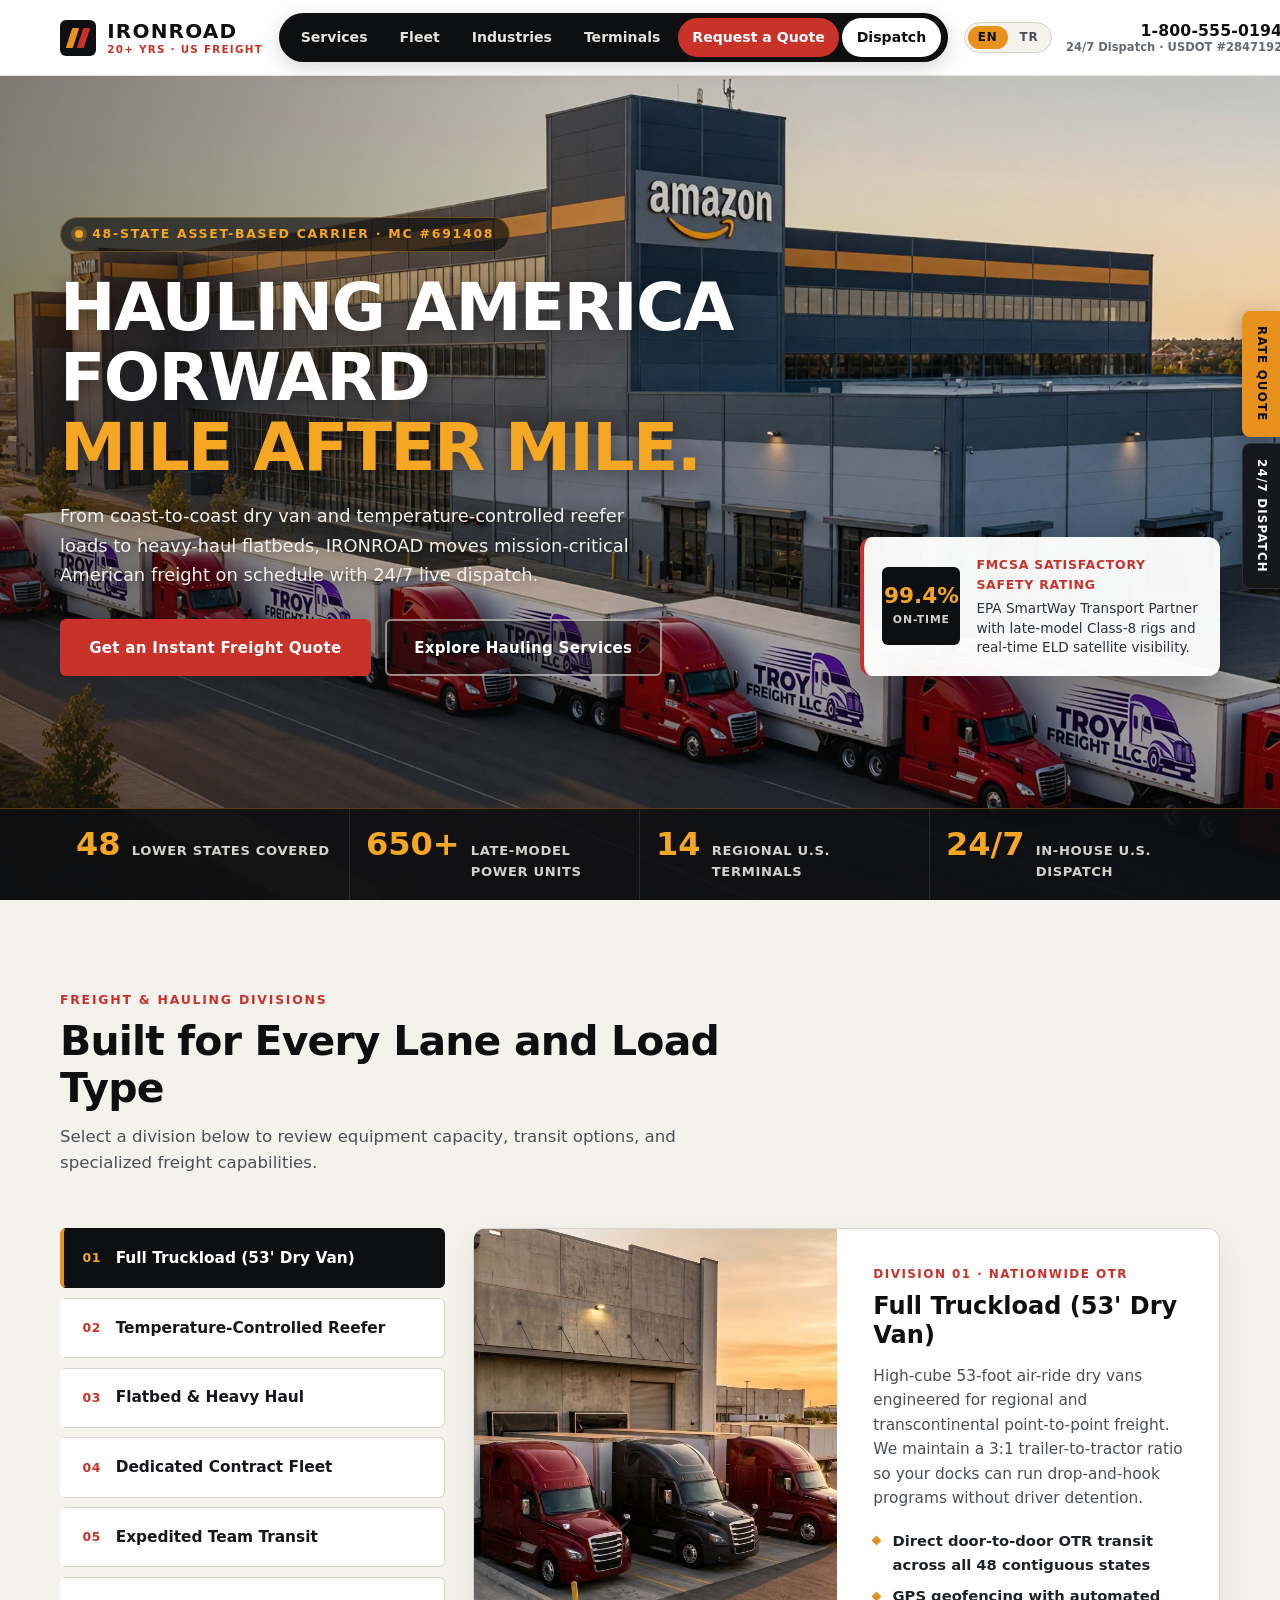
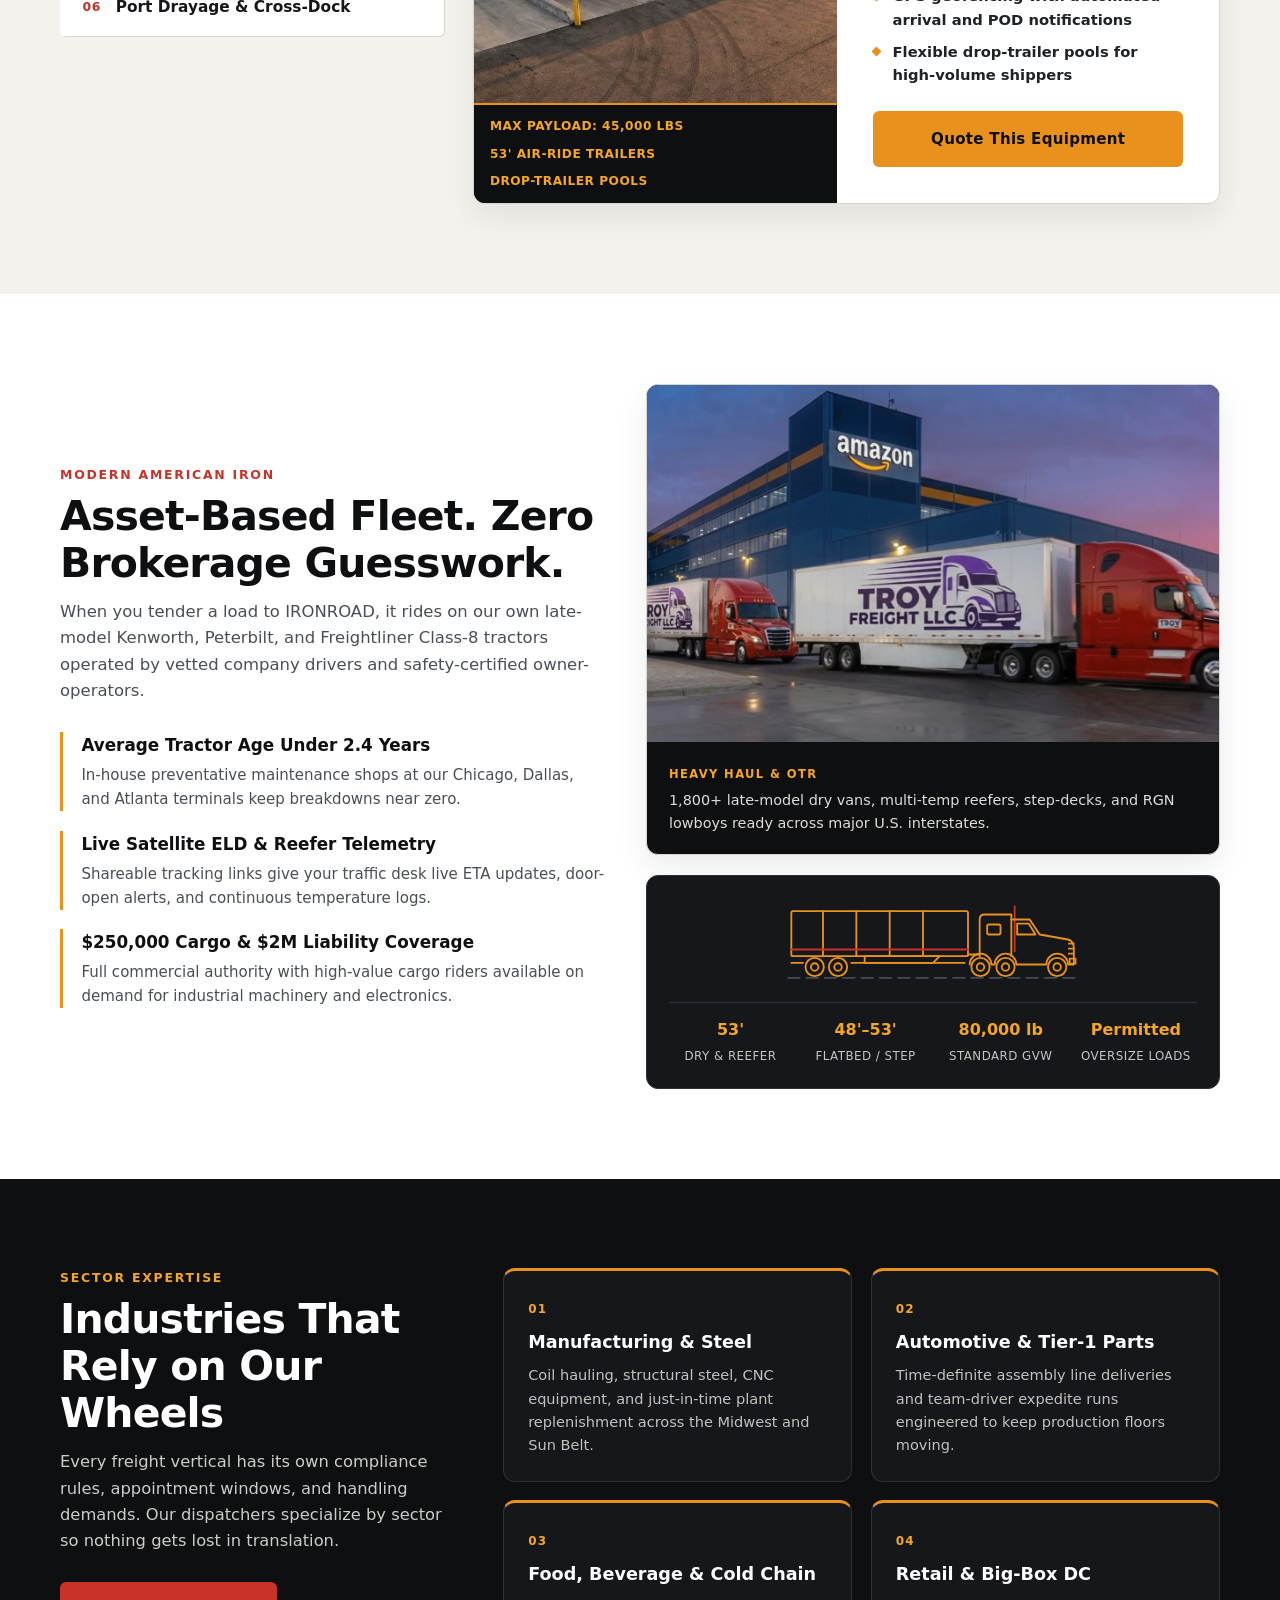
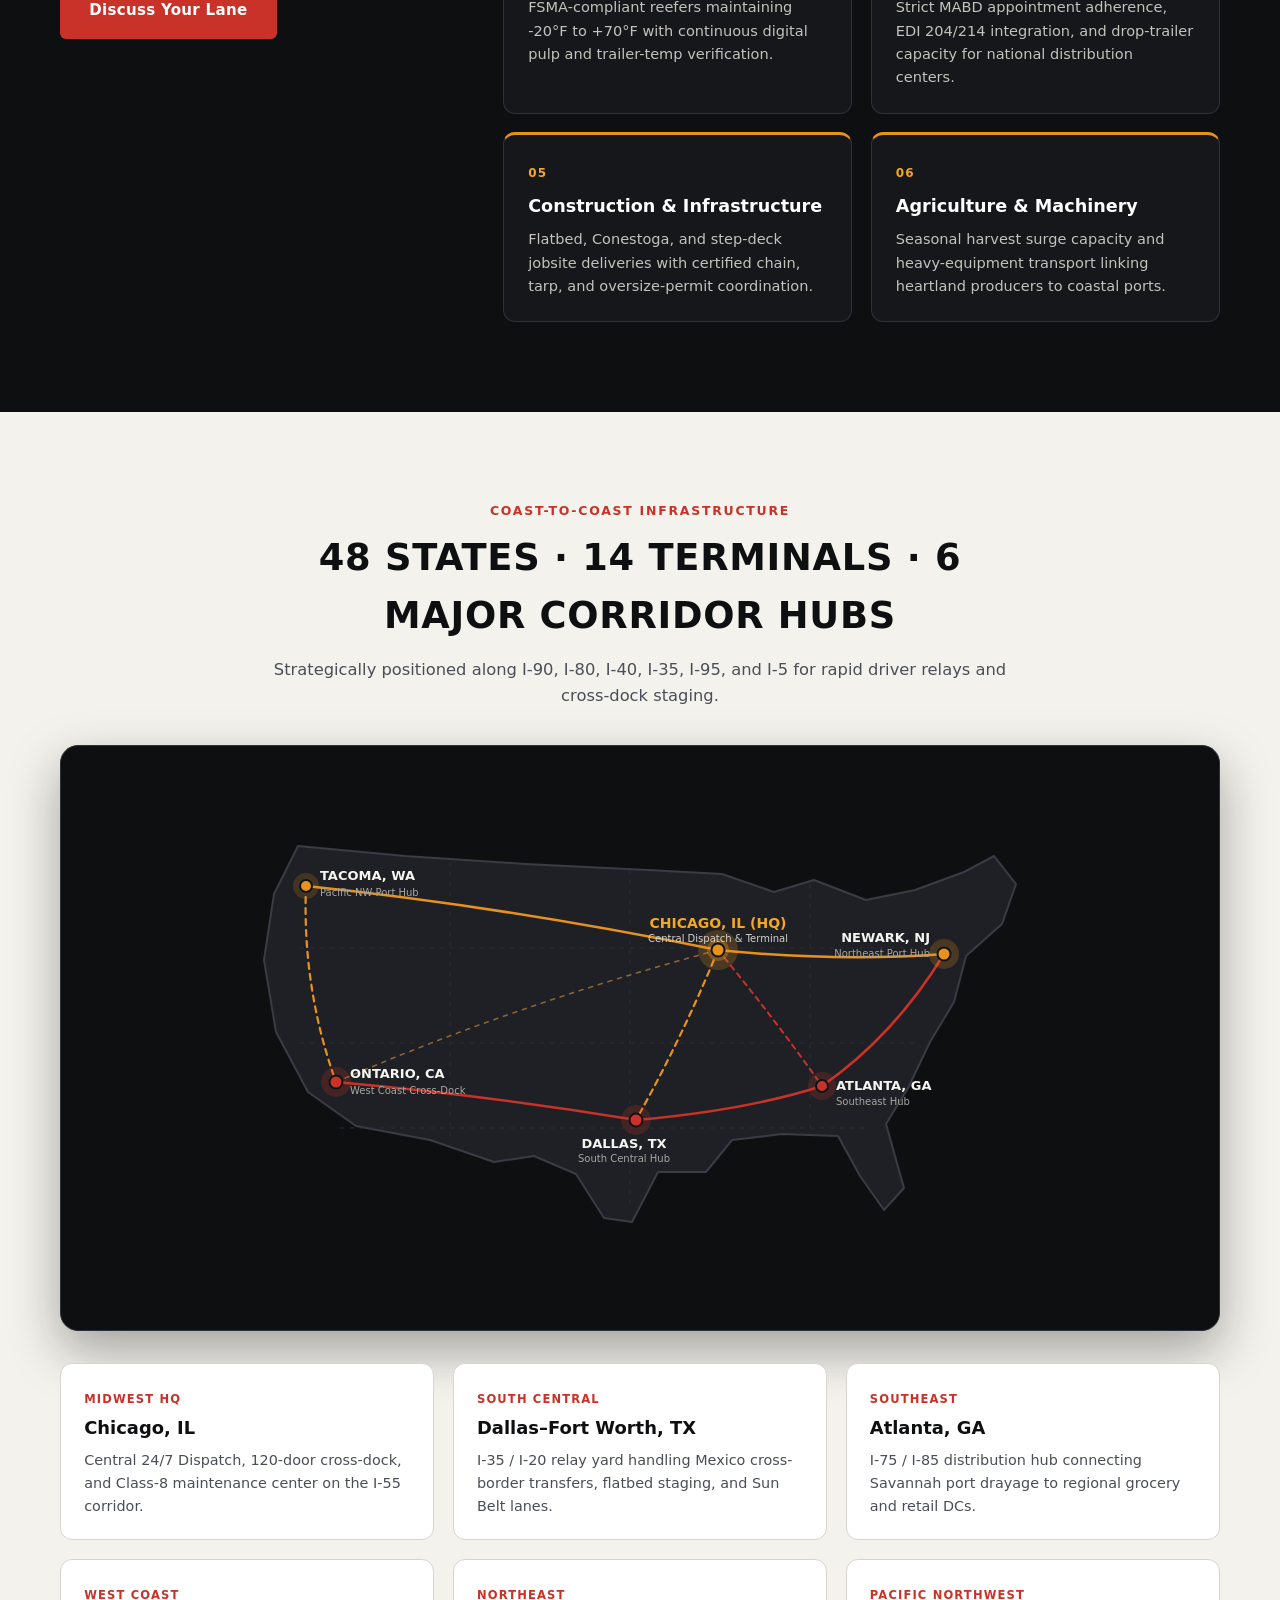
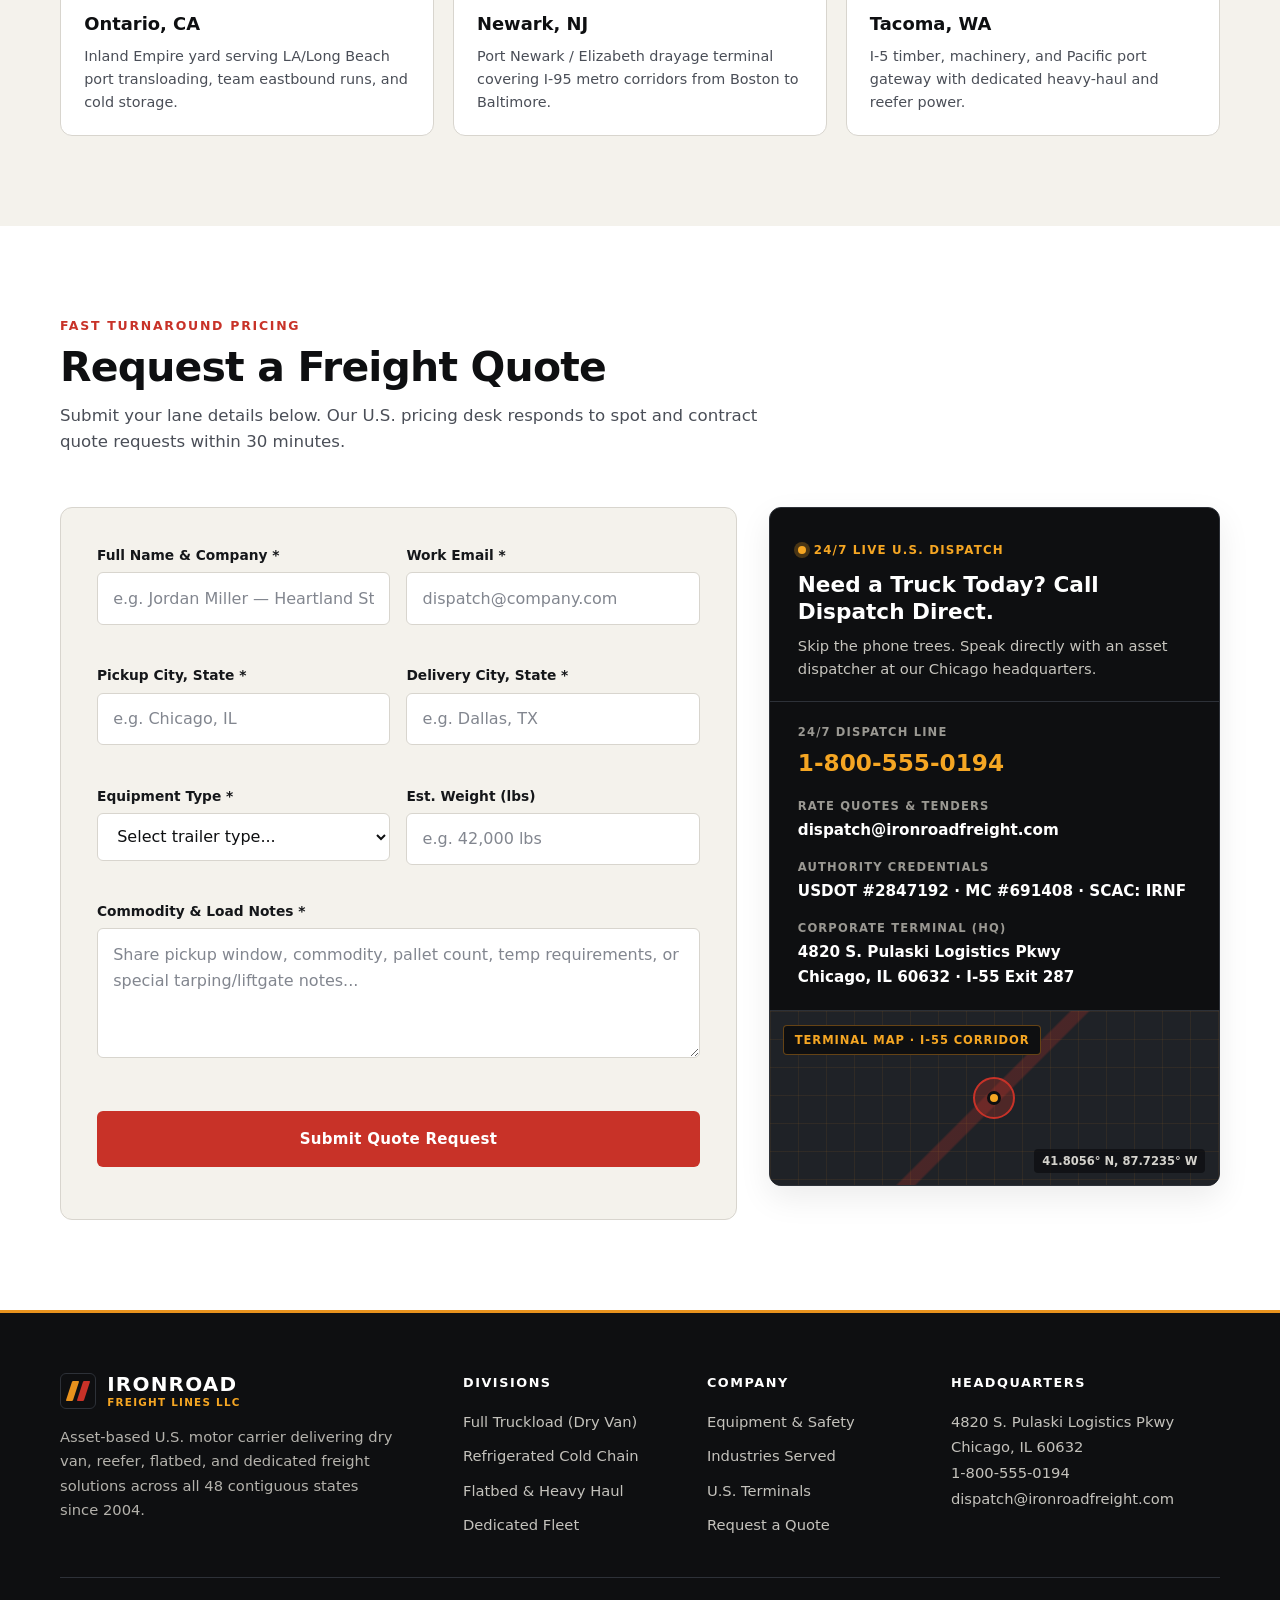
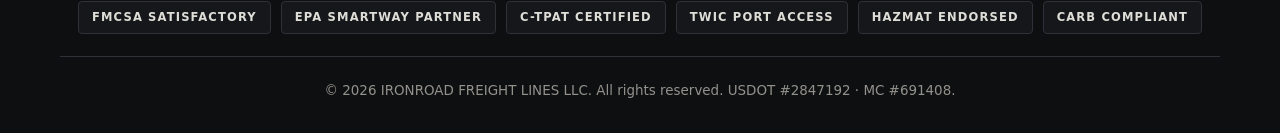
==== commit 2ff05315: "Add bilingual EN/TR support (English default) to logitistik-gemini-v2" ====
--- a/logitistik-gemini-v2/index.html
+++ b/logitistik-gemini-v2/index.html
@@ -9,9 +9,9 @@
   <link rel="stylesheet" href="css/styles.css">
 </head>
 <body>
-  <a class="skip-link" href="#main-content">Skip to main content</a>
-
-  <!-- Sticky Header (Logitrans-inspired pill navigation + direct dispatch utility) -->
+  <a class="skip-link" href="#main-content" data-i18n="skip">Skip to main content</a>
+
+  <!-- Sticky Header (Logitrans-inspired pill navigation + direct dispatch utility + EN/TR toggle) -->
   <header class="site-header" id="top">
     <div class="container header-inner">
       <a href="#top" class="brand" aria-label="IRONROAD FREIGHT home">
@@ -21,46 +21,53 @@
         </span>
         <span class="brand-text">
           <span class="brand-name">IRONROAD</span>
-          <span class="brand-tag">20+ YRS · US FREIGHT</span>
+          <span class="brand-tag" data-i18n="brand.tag">20+ YRS · US FREIGHT</span>
         </span>
       </a>
 
       <nav class="site-nav" id="primary-nav" aria-label="Primary navigation">
         <div class="nav-pill">
           <ul class="nav-list">
-            <li><a href="#services" class="nav-link">Services</a></li>
-            <li><a href="#fleet" class="nav-link">Fleet</a></li>
-            <li><a href="#industries" class="nav-link">Industries</a></li>
-            <li><a href="#network" class="nav-link">Terminals</a></li>
-            <li><a href="#quote" class="nav-link nav-link--crimson">Request a Quote</a></li>
-            <li><a href="#contact" class="nav-link nav-link--light">Dispatch</a></li>
+            <li><a href="#services" class="nav-link" data-i18n="nav.services">Services</a></li>
+            <li><a href="#fleet" class="nav-link" data-i18n="nav.fleet">Fleet</a></li>
+            <li><a href="#industries" class="nav-link" data-i18n="nav.industries">Industries</a></li>
+            <li><a href="#network" class="nav-link" data-i18n="nav.terminals">Terminals</a></li>
+            <li><a href="#quote" class="nav-link nav-link--crimson" data-i18n="nav.quote">Request a Quote</a></li>
+            <li><a href="#contact" class="nav-link nav-link--light" data-i18n="nav.dispatch">Dispatch</a></li>
           </ul>
         </div>
       </nav>
 
-      <div class="header-utility">
-        <a href="tel:+18005550194" class="utility-phone">1-800-555-0194</a>
-        <span class="utility-meta">24/7 Dispatch · USDOT #2847192</span>
-      </div>
-
-      <button
-        type="button"
-        class="menu-toggle"
-        aria-expanded="false"
-        aria-controls="primary-nav"
-        aria-label="Toggle navigation menu"
-      >
-        <span class="menu-bar" aria-hidden="true"></span>
-        <span class="menu-bar" aria-hidden="true"></span>
-        <span class="menu-bar" aria-hidden="true"></span>
-      </button>
+      <div class="header-right">
+        <div class="lang-switch" role="group" aria-label="Language selection">
+          <button type="button" class="lang-btn is-active" data-lang="en" aria-pressed="true">EN</button>
+          <button type="button" class="lang-btn" data-lang="tr" aria-pressed="false">TR</button>
+        </div>
+
+        <div class="header-utility">
+          <a href="tel:+18005550194" class="utility-phone">1-800-555-0194</a>
+          <span class="utility-meta" data-i18n="header.meta">24/7 Dispatch · USDOT #2847192</span>
+        </div>
+
+        <button
+          type="button"
+          class="menu-toggle"
+          aria-expanded="false"
+          aria-controls="primary-nav"
+          aria-label="Toggle navigation menu"
+        >
+          <span class="menu-bar" aria-hidden="true"></span>
+          <span class="menu-bar" aria-hidden="true"></span>
+          <span class="menu-bar" aria-hidden="true"></span>
+        </button>
+      </div>
     </div>
   </header>
 
   <!-- Subtle Right-Edge Quick Quote Tab (Desktop) -->
   <aside class="quick-rail" aria-label="Quick freight actions">
-    <a href="#quote" class="quick-rail-btn quick-rail-btn--amber">Rate Quote</a>
-    <a href="#contact" class="quick-rail-btn quick-rail-btn--dark">24/7 Dispatch</a>
+    <a href="#quote" class="quick-rail-btn quick-rail-btn--amber" data-i18n="rail.quote">Rate Quote</a>
+    <a href="#contact" class="quick-rail-btn quick-rail-btn--dark" data-i18n="rail.dispatch">24/7 Dispatch</a>
   </aside>
 
   <main id="main-content">
@@ -79,30 +86,30 @@
         <div class="hero-copy">
           <p class="hero-eyebrow">
             <span class="status-dot" aria-hidden="true"></span>
-            48-State Asset-Based Carrier · MC #691408
+            <span data-i18n="hero.eyebrow">48-State Asset-Based Carrier · MC #691408</span>
           </p>
-          <h1 class="hero-title" id="hero-heading">
+          <h1 class="hero-title" id="hero-heading" data-i18n-html="hero.title">
             Hauling America Forward<br>
             <span class="hero-title-accent">Mile After Mile.</span>
           </h1>
-          <p class="hero-subtitle">
+          <p class="hero-subtitle" data-i18n="hero.subtitle">
             From coast-to-coast dry van and temperature-controlled reefer loads to heavy-haul flatbeds, IRONROAD moves mission-critical American freight on schedule with 24/7 live dispatch.
           </p>
           <div class="hero-actions">
-            <a href="#quote" class="btn btn-crimson">Get an Instant Freight Quote</a>
-            <a href="#services" class="btn btn-outline-light">Explore Hauling Services</a>
-          </div>
-        </div>
-
-        <!-- Floating Bottom-Right Highlight Card (inspired by Logitrans hero highlight) -->
+            <a href="#quote" class="btn btn-crimson" data-i18n="hero.ctaPrimary">Get an Instant Freight Quote</a>
+            <a href="#services" class="btn btn-outline-light" data-i18n="hero.ctaSecondary">Explore Hauling Services</a>
+          </div>
+        </div>
+
+        <!-- Floating Bottom-Right Highlight Card -->
         <div class="hero-highlight" aria-label="Carrier performance highlight">
           <div class="highlight-badge">
             <span class="highlight-score">99.4%</span>
-            <span class="highlight-label">On-Time</span>
+            <span class="highlight-label" data-i18n="hero.ontime">On-Time</span>
           </div>
           <div class="highlight-body">
-            <p class="highlight-kicker">FMCSA Satisfactory Safety Rating</p>
-            <p class="highlight-text">
+            <p class="highlight-kicker" data-i18n="hero.highlightKicker">FMCSA Satisfactory Safety Rating</p>
+            <p class="highlight-text" data-i18n="hero.highlightText">
               EPA SmartWay Transport Partner with late-model Class-8 rigs and real-time ELD satellite visibility.
             </p>
           </div>
@@ -114,31 +121,31 @@
         <div class="container metrics-grid">
           <div class="metric-item">
             <span class="metric-value">48</span>
-            <span class="metric-label">Lower States Covered</span>
+            <span class="metric-label" data-i18n="metrics.states">Lower States Covered</span>
           </div>
           <div class="metric-item">
             <span class="metric-value">650+</span>
-            <span class="metric-label">Late-Model Power Units</span>
+            <span class="metric-label" data-i18n="metrics.units">Late-Model Power Units</span>
           </div>
           <div class="metric-item">
             <span class="metric-value">14</span>
-            <span class="metric-label">Regional U.S. Terminals</span>
+            <span class="metric-label" data-i18n="metrics.terminals">Regional U.S. Terminals</span>
           </div>
           <div class="metric-item">
             <span class="metric-value">24/7</span>
-            <span class="metric-label">In-House U.S. Dispatch</span>
+            <span class="metric-label" data-i18n="metrics.dispatch">In-House U.S. Dispatch</span>
           </div>
         </div>
       </div>
     </section>
 
-    <!-- 2. Interactive Services Explorer (inspired by Logitrans split service panel) -->
+    <!-- 2. Interactive Services Explorer -->
     <section class="section section--stone" id="services" aria-labelledby="services-heading">
       <div class="container">
         <div class="section-header">
-          <p class="section-eyebrow">Freight &amp; Hauling Divisions</p>
-          <h2 class="section-title" id="services-heading">Built for Every Lane and Load Type</h2>
-          <p class="section-lead">
+          <p class="section-eyebrow" data-i18n="services.eyebrow">Freight &amp; Hauling Divisions</p>
+          <h2 class="section-title" id="services-heading" data-i18n="services.title">Built for Every Lane and Load Type</h2>
+          <p class="section-lead" data-i18n="services.lead">
             Select a division below to review equipment capacity, transit options, and specialized freight capabilities.
           </p>
         </div>
@@ -148,27 +155,27 @@
           <div class="service-tabs" role="tablist" aria-label="Trucking services">
             <button type="button" class="service-tab is-active" role="tab" aria-selected="true" data-service="ftl">
               <span class="tab-num">01</span>
-              <span class="tab-label">Full Truckload (53&apos; Dry Van)</span>
+              <span class="tab-label" data-i18n="services.tab.ftl">Full Truckload (53&apos; Dry Van)</span>
             </button>
             <button type="button" class="service-tab" role="tab" aria-selected="false" data-service="reefer">
               <span class="tab-num">02</span>
-              <span class="tab-label">Temperature-Controlled Reefer</span>
+              <span class="tab-label" data-i18n="services.tab.reefer">Temperature-Controlled Reefer</span>
             </button>
             <button type="button" class="service-tab" role="tab" aria-selected="false" data-service="flatbed">
               <span class="tab-num">03</span>
-              <span class="tab-label">Flatbed &amp; Heavy Haul</span>
+              <span class="tab-label" data-i18n="services.tab.flatbed">Flatbed &amp; Heavy Haul</span>
             </button>
             <button type="button" class="service-tab" role="tab" aria-selected="false" data-service="dedicated">
               <span class="tab-num">04</span>
-              <span class="tab-label">Dedicated Contract Fleet</span>
+              <span class="tab-label" data-i18n="services.tab.dedicated">Dedicated Contract Fleet</span>
             </button>
             <button type="button" class="service-tab" role="tab" aria-selected="false" data-service="expedited">
               <span class="tab-num">05</span>
-              <span class="tab-label">Expedited Team Transit</span>
+              <span class="tab-label" data-i18n="services.tab.expedited">Expedited Team Transit</span>
             </button>
             <button type="button" class="service-tab" role="tab" aria-selected="false" data-service="crossdock">
               <span class="tab-num">06</span>
-              <span class="tab-label">Port Drayage &amp; Cross-Dock</span>
+              <span class="tab-label" data-i18n="services.tab.crossdock">Port Drayage &amp; Cross-Dock</span>
             </button>
           </div>
 
@@ -199,7 +206,7 @@
                 <li>GPS geofencing with automated arrival and POD notifications</li>
                 <li>Flexible drop-trailer pools for high-volume shippers</li>
               </ul>
-              <a href="#quote" class="btn btn-amber" id="service-cta">Quote This Equipment</a>
+              <a href="#quote" class="btn btn-amber" id="service-cta" data-i18n="services.cta">Quote This Equipment</a>
             </div>
           </div>
         </div>
@@ -211,24 +218,24 @@
       <div class="container">
         <div class="fleet-split">
           <div class="fleet-copy">
-            <p class="section-eyebrow">Modern American Iron</p>
-            <h2 class="section-title" id="fleet-heading">Asset-Based Fleet. Zero Brokerage Guesswork.</h2>
-            <p class="fleet-text">
+            <p class="section-eyebrow" data-i18n="fleet.eyebrow">Modern American Iron</p>
+            <h2 class="section-title" id="fleet-heading" data-i18n="fleet.title">Asset-Based Fleet. Zero Brokerage Guesswork.</h2>
+            <p class="fleet-text" data-i18n="fleet.text">
               When you tender a load to IRONROAD, it rides on our own late-model Kenworth, Peterbilt, and Freightliner Class-8 tractors operated by vetted company drivers and safety-certified owner-operators.
             </p>
 
             <div class="fleet-features">
               <div class="fleet-feature">
-                <h3 class="fleet-feature-title">Average Tractor Age Under 2.4 Years</h3>
-                <p class="fleet-feature-desc">In-house preventative maintenance shops at our Chicago, Dallas, and Atlanta terminals keep breakdowns near zero.</p>
+                <h3 class="fleet-feature-title" data-i18n="fleet.f1.title">Average Tractor Age Under 2.4 Years</h3>
+                <p class="fleet-feature-desc" data-i18n="fleet.f1.desc">In-house preventative maintenance shops at our Chicago, Dallas, and Atlanta terminals keep breakdowns near zero.</p>
               </div>
               <div class="fleet-feature">
-                <h3 class="fleet-feature-title">Live Satellite ELD &amp; Reefer Telemetry</h3>
-                <p class="fleet-feature-desc">Shareable tracking links give your traffic desk live ETA updates, door-open alerts, and continuous temperature logs.</p>
+                <h3 class="fleet-feature-title" data-i18n="fleet.f2.title">Live Satellite ELD &amp; Reefer Telemetry</h3>
+                <p class="fleet-feature-desc" data-i18n="fleet.f2.desc">Shareable tracking links give your traffic desk live ETA updates, door-open alerts, and continuous temperature logs.</p>
               </div>
               <div class="fleet-feature">
-                <h3 class="fleet-feature-title">$250,000 Cargo &amp; $2M Liability Coverage</h3>
-                <p class="fleet-feature-desc">Full commercial authority with high-value cargo riders available on demand for industrial machinery and electronics.</p>
+                <h3 class="fleet-feature-title" data-i18n="fleet.f3.title">$250,000 Cargo &amp; $2M Liability Coverage</h3>
+                <p class="fleet-feature-desc" data-i18n="fleet.f3.desc">Full commercial authority with high-value cargo riders available on demand for industrial machinery and electronics.</p>
               </div>
             </div>
           </div>
@@ -241,8 +248,8 @@
                 class="fleet-photo"
               >
               <div class="fleet-photo-caption">
-                <span class="caption-tag">HEAVY HAUL &amp; OTR</span>
-                <p>1,800+ late-model dry vans, multi-temp reefers, step-decks, and RGN lowboys ready across major U.S. interstates.</p>
+                <span class="caption-tag" data-i18n="fleet.photoTag">HEAVY HAUL &amp; OTR</span>
+                <p data-i18n="fleet.photoDesc">1,800+ late-model dry vans, multi-temp reefers, step-decks, and RGN lowboys ready across major U.S. interstates.</p>
               </div>
             </div>
 
@@ -253,10 +260,10 @@
                 class="rig-diagram"
               >
               <div class="rig-specs-row">
-                <div><strong>53&apos;</strong><span>Dry &amp; Reefer</span></div>
-                <div><strong>48&apos;–53&apos;</strong><span>Flatbed / Step</span></div>
-                <div><strong>80,000 lb</strong><span>Standard GVW</span></div>
-                <div><strong>Permitted</strong><span>Oversize Loads</span></div>
+                <div><strong>53&apos;</strong><span data-i18n="fleet.spec1">Dry &amp; Reefer</span></div>
+                <div><strong>48&apos;–53&apos;</strong><span data-i18n="fleet.spec2">Flatbed / Step</span></div>
+                <div><strong>80,000 lb</strong><span data-i18n="fleet.spec3">Standard GVW</span></div>
+                <div><strong data-i18n="fleet.spec4Val">Permitted</strong><span data-i18n="fleet.spec4">Oversize Loads</span></div>
               </div>
             </div>
           </div>
@@ -264,69 +271,69 @@
       </div>
     </section>
 
-    <!-- 4. Industries We Haul (Dark high-contrast section inspired by Logitrans "Sektörler") -->
+    <!-- 4. Industries We Haul -->
     <section class="section section--asphalt" id="industries" aria-labelledby="industries-heading">
       <div class="container">
         <div class="industries-layout">
           <div class="industries-intro">
-            <p class="section-eyebrow section-eyebrow--amber">Sector Expertise</p>
-            <h2 class="section-title section-title--light" id="industries-heading">
+            <p class="section-eyebrow section-eyebrow--amber" data-i18n="industries.eyebrow">Sector Expertise</p>
+            <h2 class="section-title section-title--light" id="industries-heading" data-i18n="industries.title">
               Industries That Rely on Our Wheels
             </h2>
-            <p class="industries-lead">
+            <p class="industries-lead" data-i18n="industries.lead">
               Every freight vertical has its own compliance rules, appointment windows, and handling demands. Our dispatchers specialize by sector so nothing gets lost in translation.
             </p>
-            <a href="#quote" class="btn btn-crimson">Discuss Your Lane</a>
+            <a href="#quote" class="btn btn-crimson" data-i18n="industries.cta">Discuss Your Lane</a>
           </div>
 
           <div class="industries-grid">
             <article class="industry-card">
               <span class="industry-code">01</span>
-              <h3 class="industry-title">Manufacturing &amp; Steel</h3>
-              <p class="industry-text">Coil hauling, structural steel, CNC equipment, and just-in-time plant replenishment across the Midwest and Sun Belt.</p>
+              <h3 class="industry-title" data-i18n="ind.1.title">Manufacturing &amp; Steel</h3>
+              <p class="industry-text" data-i18n="ind.1.desc">Coil hauling, structural steel, CNC equipment, and just-in-time plant replenishment across the Midwest and Sun Belt.</p>
             </article>
 
             <article class="industry-card">
               <span class="industry-code">02</span>
-              <h3 class="industry-title">Automotive &amp; Tier-1 Parts</h3>
-              <p class="industry-text">Time-definite assembly line deliveries and team-driver expedite runs engineered to keep production floors moving.</p>
+              <h3 class="industry-title" data-i18n="ind.2.title">Automotive &amp; Tier-1 Parts</h3>
+              <p class="industry-text" data-i18n="ind.2.desc">Time-definite assembly line deliveries and team-driver expedite runs engineered to keep production floors moving.</p>
             </article>
 
             <article class="industry-card">
               <span class="industry-code">03</span>
-              <h3 class="industry-title">Food, Beverage &amp; Cold Chain</h3>
-              <p class="industry-text">FSMA-compliant reefers maintaining -20°F to +70°F with continuous digital pulp and trailer-temp verification.</p>
+              <h3 class="industry-title" data-i18n="ind.3.title">Food, Beverage &amp; Cold Chain</h3>
+              <p class="industry-text" data-i18n="ind.3.desc">FSMA-compliant reefers maintaining -20°F to +70°F with continuous digital pulp and trailer-temp verification.</p>
             </article>
 
             <article class="industry-card">
               <span class="industry-code">04</span>
-              <h3 class="industry-title">Retail &amp; Big-Box DC</h3>
-              <p class="industry-text">Strict MABD appointment adherence, EDI 204/214 integration, and drop-trailer capacity for national distribution centers.</p>
+              <h3 class="industry-title" data-i18n="ind.4.title">Retail &amp; Big-Box DC</h3>
+              <p class="industry-text" data-i18n="ind.4.desc">Strict MABD appointment adherence, EDI 204/214 integration, and drop-trailer capacity for national distribution centers.</p>
             </article>
 
             <article class="industry-card">
               <span class="industry-code">05</span>
-              <h3 class="industry-title">Construction &amp; Infrastructure</h3>
-              <p class="industry-text">Flatbed, Conestoga, and step-deck jobsite deliveries with certified chain, tarp, and oversize-permit coordination.</p>
+              <h3 class="industry-title" data-i18n="ind.5.title">Construction &amp; Infrastructure</h3>
+              <p class="industry-text" data-i18n="ind.5.desc">Flatbed, Conestoga, and step-deck jobsite deliveries with certified chain, tarp, and oversize-permit coordination.</p>
             </article>
 
             <article class="industry-card">
               <span class="industry-code">06</span>
-              <h3 class="industry-title">Agriculture &amp; Machinery</h3>
-              <p class="industry-text">Seasonal harvest surge capacity and heavy-equipment transport linking heartland producers to coastal ports.</p>
+              <h3 class="industry-title" data-i18n="ind.6.title">Agriculture &amp; Machinery</h3>
+              <p class="industry-text" data-i18n="ind.6.desc">Seasonal harvest surge capacity and heavy-equipment transport linking heartland producers to coastal ports.</p>
             </article>
           </div>
         </div>
       </div>
     </section>
 
-    <!-- 5. Nationwide U.S. Terminals & Corridor Map (inspired by Logitrans "Nerelerdeyiz") -->
+    <!-- 5. Nationwide U.S. Terminals & Corridor Map -->
     <section class="section section--stone" id="network" aria-labelledby="network-heading">
       <div class="container">
         <div class="network-banner">
-          <p class="network-banner-kicker">Coast-to-Coast Infrastructure</p>
-          <h2 class="network-banner-title" id="network-heading">48 STATES · 14 TERMINALS · 6 MAJOR CORRIDOR HUBS</h2>
-          <p class="network-banner-sub">
+          <p class="network-banner-kicker" data-i18n="network.kicker">Coast-to-Coast Infrastructure</p>
+          <h2 class="network-banner-title" id="network-heading" data-i18n="network.title">48 STATES · 14 TERMINALS · 6 MAJOR CORRIDOR HUBS</h2>
+          <p class="network-banner-sub" data-i18n="network.sub">
             Strategically positioned along I-90, I-80, I-40, I-35, I-95, and I-5 for rapid driver relays and cross-dock staging.
           </p>
         </div>
@@ -341,39 +348,39 @@
 
         <div class="hubs-grid">
           <article class="hub-card">
-            <span class="hub-region">Midwest HQ</span>
+            <span class="hub-region" data-i18n="hub.1.region">Midwest HQ</span>
             <h3 class="hub-city">Chicago, IL</h3>
-            <p class="hub-detail">Central 24/7 Dispatch, 120-door cross-dock, and Class-8 maintenance center on the I-55 corridor.</p>
+            <p class="hub-detail" data-i18n="hub.1.desc">Central 24/7 Dispatch, 120-door cross-dock, and Class-8 maintenance center on the I-55 corridor.</p>
           </article>
 
           <article class="hub-card">
-            <span class="hub-region">South Central</span>
+            <span class="hub-region" data-i18n="hub.2.region">South Central</span>
             <h3 class="hub-city">Dallas–Fort Worth, TX</h3>
-            <p class="hub-detail">I-35 / I-20 relay yard handling Mexico cross-border transfers, flatbed staging, and Sun Belt lanes.</p>
+            <p class="hub-detail" data-i18n="hub.2.desc">I-35 / I-20 relay yard handling Mexico cross-border transfers, flatbed staging, and Sun Belt lanes.</p>
           </article>
 
           <article class="hub-card">
-            <span class="hub-region">Southeast</span>
+            <span class="hub-region" data-i18n="hub.3.region">Southeast</span>
             <h3 class="hub-city">Atlanta, GA</h3>
-            <p class="hub-detail">I-75 / I-85 distribution hub connecting Savannah port drayage to regional grocery and retail DCs.</p>
+            <p class="hub-detail" data-i18n="hub.3.desc">I-75 / I-85 distribution hub connecting Savannah port drayage to regional grocery and retail DCs.</p>
           </article>
 
           <article class="hub-card">
-            <span class="hub-region">West Coast</span>
+            <span class="hub-region" data-i18n="hub.4.region">West Coast</span>
             <h3 class="hub-city">Ontario, CA</h3>
-            <p class="hub-detail">Inland Empire yard serving LA/Long Beach port transloading, team eastbound runs, and cold storage.</p>
+            <p class="hub-detail" data-i18n="hub.4.desc">Inland Empire yard serving LA/Long Beach port transloading, team eastbound runs, and cold storage.</p>
           </article>
 
           <article class="hub-card">
-            <span class="hub-region">Northeast</span>
+            <span class="hub-region" data-i18n="hub.5.region">Northeast</span>
             <h3 class="hub-city">Newark, NJ</h3>
-            <p class="hub-detail">Port Newark / Elizabeth drayage terminal covering I-95 metro corridors from Boston to Baltimore.</p>
+            <p class="hub-detail" data-i18n="hub.5.desc">Port Newark / Elizabeth drayage terminal covering I-95 metro corridors from Boston to Baltimore.</p>
           </article>
 
           <article class="hub-card">
-            <span class="hub-region">Pacific Northwest</span>
+            <span class="hub-region" data-i18n="hub.6.region">Pacific Northwest</span>
             <h3 class="hub-city">Tacoma, WA</h3>
-            <p class="hub-detail">I-5 timber, machinery, and Pacific port gateway with dedicated heavy-haul and reefer power.</p>
+            <p class="hub-detail" data-i18n="hub.6.desc">I-5 timber, machinery, and Pacific port gateway with dedicated heavy-haul and reefer power.</p>
           </article>
         </div>
       </div>
@@ -383,9 +390,9 @@
     <section class="section section--white" id="quote" aria-labelledby="quote-heading">
       <div class="container">
         <div class="section-header">
-          <p class="section-eyebrow">Fast Turnaround Pricing</p>
-          <h2 class="section-title" id="quote-heading">Request a Freight Quote</h2>
-          <p class="section-lead">
+          <p class="section-eyebrow" data-i18n="quote.eyebrow">Fast Turnaround Pricing</p>
+          <h2 class="section-title" id="quote-heading" data-i18n="quote.title">Request a Freight Quote</h2>
+          <p class="section-lead" data-i18n="quote.lead">
             Submit your lane details below. Our U.S. pricing desk responds to spot and contract quote requests within 30 minutes.
           </p>
         </div>
@@ -394,13 +401,14 @@
           <form class="quote-form" id="quote-form" novalidate>
             <div class="form-row">
               <div class="form-group">
-                <label for="q-name" class="form-label">Full Name &amp; Company *</label>
+                <label for="q-name" class="form-label" data-i18n="form.name">Full Name &amp; Company *</label>
                 <input
                   type="text"
                   id="q-name"
                   name="name"
                   class="form-control"
                   placeholder="e.g. Jordan Miller — Heartland Steel"
+                  data-i18n-placeholder="form.namePh"
                   aria-describedby="err-name"
                   required
                 >
@@ -408,13 +416,14 @@
               </div>
 
               <div class="form-group">
-                <label for="q-email" class="form-label">Work Email *</label>
+                <label for="q-email" class="form-label" data-i18n="form.email">Work Email *</label>
                 <input
                   type="email"
                   id="q-email"
                   name="email"
                   class="form-control"
                   placeholder="dispatch@company.com"
+                  data-i18n-placeholder="form.emailPh"
                   aria-describedby="err-email"
                   required
                 >
@@ -424,13 +433,14 @@
 
             <div class="form-row">
               <div class="form-group">
-                <label for="q-origin" class="form-label">Pickup City, State *</label>
+                <label for="q-origin" class="form-label" data-i18n="form.origin">Pickup City, State *</label>
                 <input
                   type="text"
                   id="q-origin"
                   name="origin"
                   class="form-control"
                   placeholder="e.g. Chicago, IL"
+                  data-i18n-placeholder="form.originPh"
                   aria-describedby="err-origin"
                   required
                 >
@@ -438,13 +448,14 @@
               </div>
 
               <div class="form-group">
-                <label for="q-destination" class="form-label">Delivery City, State *</label>
+                <label for="q-destination" class="form-label" data-i18n="form.destination">Delivery City, State *</label>
                 <input
                   type="text"
                   id="q-destination"
                   name="destination"
                   class="form-control"
                   placeholder="e.g. Dallas, TX"
+                  data-i18n-placeholder="form.destinationPh"
                   aria-describedby="err-destination"
                   required
                 >
@@ -454,46 +465,48 @@
 
             <div class="form-row">
               <div class="form-group">
-                <label for="q-equipment" class="form-label">Equipment Type *</label>
+                <label for="q-equipment" class="form-label" data-i18n="form.equipment">Equipment Type *</label>
                 <select id="q-equipment" name="equipment" class="form-control" aria-describedby="err-equipment" required>
-                  <option value="">Select trailer type...</option>
-                  <option value="53' Dry Van (FTL)">53&apos; Dry Van (FTL)</option>
-                  <option value="53' Refrigerated (Reefer)">53&apos; Refrigerated (Reefer)</option>
-                  <option value="Flatbed / Step-Deck">Flatbed / Step-Deck</option>
-                  <option value="Heavy Haul / RGN">Heavy Haul / RGN</option>
-                  <option value="Expedited Team">Expedited Team</option>
-                  <option value="Port Drayage / Intermodal">Port Drayage / Intermodal</option>
+                  <option value="" data-i18n="form.eq.placeholder">Select trailer type...</option>
+                  <option value="53' Dry Van (FTL)" data-i18n="form.eq.ftl">53&apos; Dry Van (FTL)</option>
+                  <option value="53' Refrigerated (Reefer)" data-i18n="form.eq.reefer">53&apos; Refrigerated (Reefer)</option>
+                  <option value="Flatbed / Step-Deck" data-i18n="form.eq.flatbed">Flatbed / Step-Deck</option>
+                  <option value="Heavy Haul / RGN" data-i18n="form.eq.heavy">Heavy Haul / RGN</option>
+                  <option value="Expedited Team" data-i18n="form.eq.expedited">Expedited Team</option>
+                  <option value="Port Drayage / Intermodal" data-i18n="form.eq.drayage">Port Drayage / Intermodal</option>
                 </select>
                 <p class="field-error" id="err-equipment" role="alert"></p>
               </div>
 
               <div class="form-group">
-                <label for="q-weight" class="form-label">Est. Weight (lbs)</label>
+                <label for="q-weight" class="form-label" data-i18n="form.weight">Est. Weight (lbs)</label>
                 <input
                   type="text"
                   id="q-weight"
                   name="weight"
                   class="form-control"
                   placeholder="e.g. 42,000 lbs"
+                  data-i18n-placeholder="form.weightPh"
                 >
               </div>
             </div>
 
             <div class="form-group">
-              <label for="q-notes" class="form-label">Commodity &amp; Load Notes *</label>
+              <label for="q-notes" class="form-label" data-i18n="form.notes">Commodity &amp; Load Notes *</label>
               <textarea
                 id="q-notes"
                 name="notes"
                 rows="4"
                 class="form-control form-textarea"
                 placeholder="Share pickup window, commodity, pallet count, temp requirements, or special tarping/liftgate notes..."
+                data-i18n-placeholder="form.notesPh"
                 aria-describedby="err-notes"
                 required
               ></textarea>
               <p class="field-error" id="err-notes" role="alert"></p>
             </div>
 
-            <button type="submit" class="btn btn-crimson btn-submit">Submit Quote Request</button>
+            <button type="submit" class="btn btn-crimson btn-submit" data-i18n="form.submit">Submit Quote Request</button>
             <div class="form-status" id="quote-status" role="status" aria-live="polite"></div>
           </form>
 
@@ -502,29 +515,29 @@
             <div class="dispatch-header">
               <span class="dispatch-live-pill">
                 <span class="status-dot" aria-hidden="true"></span>
-                24/7 Live U.S. Dispatch
+                <span data-i18n="dispatch.pill">24/7 Live U.S. Dispatch</span>
               </span>
-              <h3 class="dispatch-title">Need a Truck Today? Call Dispatch Direct.</h3>
-              <p class="dispatch-sub">
+              <h3 class="dispatch-title" data-i18n="dispatch.title">Need a Truck Today? Call Dispatch Direct.</h3>
+              <p class="dispatch-sub" data-i18n="dispatch.sub">
                 Skip the phone trees. Speak directly with an asset dispatcher at our Chicago headquarters.
               </p>
             </div>
 
             <div class="dispatch-details">
               <div class="dispatch-row">
-                <span class="dispatch-label">24/7 Dispatch Line</span>
+                <span class="dispatch-label" data-i18n="dispatch.phoneLabel">24/7 Dispatch Line</span>
                 <a href="tel:+18005550194" class="dispatch-value dispatch-value--big">1-800-555-0194</a>
               </div>
               <div class="dispatch-row">
-                <span class="dispatch-label">Rate Quotes &amp; Tenders</span>
+                <span class="dispatch-label" data-i18n="dispatch.emailLabel">Rate Quotes &amp; Tenders</span>
                 <a href="mailto:dispatch@ironroadfreight.com" class="dispatch-value">dispatch@ironroadfreight.com</a>
               </div>
               <div class="dispatch-row">
-                <span class="dispatch-label">Authority Credentials</span>
+                <span class="dispatch-label" data-i18n="dispatch.authLabel">Authority Credentials</span>
                 <span class="dispatch-value">USDOT #2847192 · MC #691408 · SCAC: IRNF</span>
               </div>
               <div class="dispatch-row">
-                <span class="dispatch-label">Corporate Terminal (HQ)</span>
+                <span class="dispatch-label" data-i18n="dispatch.hqLabel">Corporate Terminal (HQ)</span>
                 <address class="dispatch-value">
                   4820 S. Pulaski Logistics Pkwy<br>
                   Chicago, IL 60632 · I-55 Exit 287
@@ -533,7 +546,7 @@
             </div>
 
             <div class="terminal-box" role="img" aria-label="Chicago HQ Terminal Map Placeholder">
-              <span class="terminal-box-badge">Terminal Map · I-55 Corridor</span>
+              <span class="terminal-box-badge" data-i18n="dispatch.mapBadge">Terminal Map · I-55 Corridor</span>
               <div class="terminal-pin" aria-hidden="true">
                 <span class="terminal-pin-core"></span>
               </div>
@@ -560,33 +573,33 @@
               <span class="brand-tag">FREIGHT LINES LLC</span>
             </span>
           </a>
-          <p class="footer-about">
+          <p class="footer-about" data-i18n="footer.about">
             Asset-based U.S. motor carrier delivering dry van, reefer, flatbed, and dedicated freight solutions across all 48 contiguous states since 2004.
           </p>
         </div>
 
         <div class="footer-col">
-          <h3 class="footer-heading">Divisions</h3>
+          <h3 class="footer-heading" data-i18n="footer.divisions">Divisions</h3>
           <ul class="footer-links">
-            <li><a href="#services">Full Truckload (Dry Van)</a></li>
-            <li><a href="#services">Refrigerated Cold Chain</a></li>
-            <li><a href="#services">Flatbed &amp; Heavy Haul</a></li>
-            <li><a href="#services">Dedicated Fleet</a></li>
+            <li><a href="#services" data-i18n="footer.div1">Full Truckload (Dry Van)</a></li>
+            <li><a href="#services" data-i18n="footer.div2">Refrigerated Cold Chain</a></li>
+            <li><a href="#services" data-i18n="footer.div3">Flatbed &amp; Heavy Haul</a></li>
+            <li><a href="#services" data-i18n="footer.div4">Dedicated Fleet</a></li>
           </ul>
         </div>
 
         <div class="footer-col">
-          <h3 class="footer-heading">Company</h3>
+          <h3 class="footer-heading" data-i18n="footer.company">Company</h3>
           <ul class="footer-links">
-            <li><a href="#fleet">Equipment &amp; Safety</a></li>
-            <li><a href="#industries">Industries Served</a></li>
-            <li><a href="#network">U.S. Terminals</a></li>
-            <li><a href="#quote">Request a Quote</a></li>
+            <li><a href="#fleet" data-i18n="footer.comp1">Equipment &amp; Safety</a></li>
+            <li><a href="#industries" data-i18n="footer.comp2">Industries Served</a></li>
+            <li><a href="#network" data-i18n="footer.comp3">U.S. Terminals</a></li>
+            <li><a href="#quote" data-i18n="footer.comp4">Request a Quote</a></li>
           </ul>
         </div>
 
         <div class="footer-col">
-          <h3 class="footer-heading">Headquarters</h3>
+          <h3 class="footer-heading" data-i18n="footer.hq">Headquarters</h3>
           <address class="footer-address">
             4820 S. Pulaski Logistics Pkwy<br>
             Chicago, IL 60632<br>
@@ -596,18 +609,18 @@
         </div>
       </div>
 
-      <!-- Compliance & Certification Strip (inspired by Logitrans partner/cert bar) -->
+      <!-- Compliance & Certification Strip -->
       <div class="compliance-strip" aria-label="Carrier safety certifications and credentials">
-        <span class="cert-pill">FMCSA SATISFACTORY</span>
-        <span class="cert-pill">EPA SMARTWAY PARTNER</span>
-        <span class="cert-pill">C-TPAT CERTIFIED</span>
-        <span class="cert-pill">TWIC PORT ACCESS</span>
-        <span class="cert-pill">HAZMAT ENDORSED</span>
-        <span class="cert-pill">CARB COMPLIANT</span>
+        <span class="cert-pill" data-i18n="cert.1">FMCSA SATISFACTORY</span>
+        <span class="cert-pill" data-i18n="cert.2">EPA SMARTWAY PARTNER</span>
+        <span class="cert-pill" data-i18n="cert.3">C-TPAT CERTIFIED</span>
+        <span class="cert-pill" data-i18n="cert.4">TWIC PORT ACCESS</span>
+        <span class="cert-pill" data-i18n="cert.5">HAZMAT ENDORSED</span>
+        <span class="cert-pill" data-i18n="cert.6">CARB COMPLIANT</span>
       </div>
 
       <div class="footer-bottom">
-        <p class="footer-copy">&copy; 2026 IRONROAD FREIGHT LINES LLC. All rights reserved. USDOT #2847192 · MC #691408.</p>
+        <p class="footer-copy" data-i18n="footer.copy">&copy; 2026 IRONROAD FREIGHT LINES LLC. All rights reserved. USDOT #2847192 · MC #691408.</p>
       </div>
     </div>
   </footer>
--- a/logitistik-gemini-v2/css/styles.css
+++ b/logitistik-gemini-v2/css/styles.css
@@ -246,6 +246,46 @@
 .nav-link--light:hover,
 .nav-link--light:focus-visible {
   background-color: var(--amber-400);
+  color: var(--asphalt-950);
+}
+
+.header-right {
+  display: flex;
+  align-items: center;
+  gap: 0.85rem;
+  flex-shrink: 0;
+}
+
+.lang-switch {
+  display: inline-flex;
+  align-items: center;
+  background-color: var(--stone-100);
+  border: 1px solid var(--stone-300);
+  border-radius: 999px;
+  padding: 3px;
+  gap: 2px;
+}
+
+.lang-btn {
+  border: none;
+  background: transparent;
+  color: var(--charcoal-600);
+  font-size: 0.74rem;
+  font-weight: 800;
+  letter-spacing: 0.08em;
+  padding: 0.34rem 0.62rem;
+  border-radius: 999px;
+  cursor: pointer;
+  line-height: 1;
+  transition: background-color var(--transition), color var(--transition);
+}
+
+.lang-btn:hover {
+  color: var(--asphalt-950);
+}
+
+.lang-btn.is-active {
+  background-color: var(--amber-500);
   color: var(--asphalt-950);
 }
 
@@ -1411,7 +1451,7 @@
    Responsive Breakpoints
    ========================================================================== */
 
-@media (max-width: 1120px) {
+@media (max-width: 1180px) {
   .header-utility,
   .quick-rail {
     display: none;
@@ -1460,7 +1500,7 @@
   }
 }
 
-@media (max-width: 780px) {
+@media (max-width: 860px) {
   :root {
     --header-height: 66px;
   }
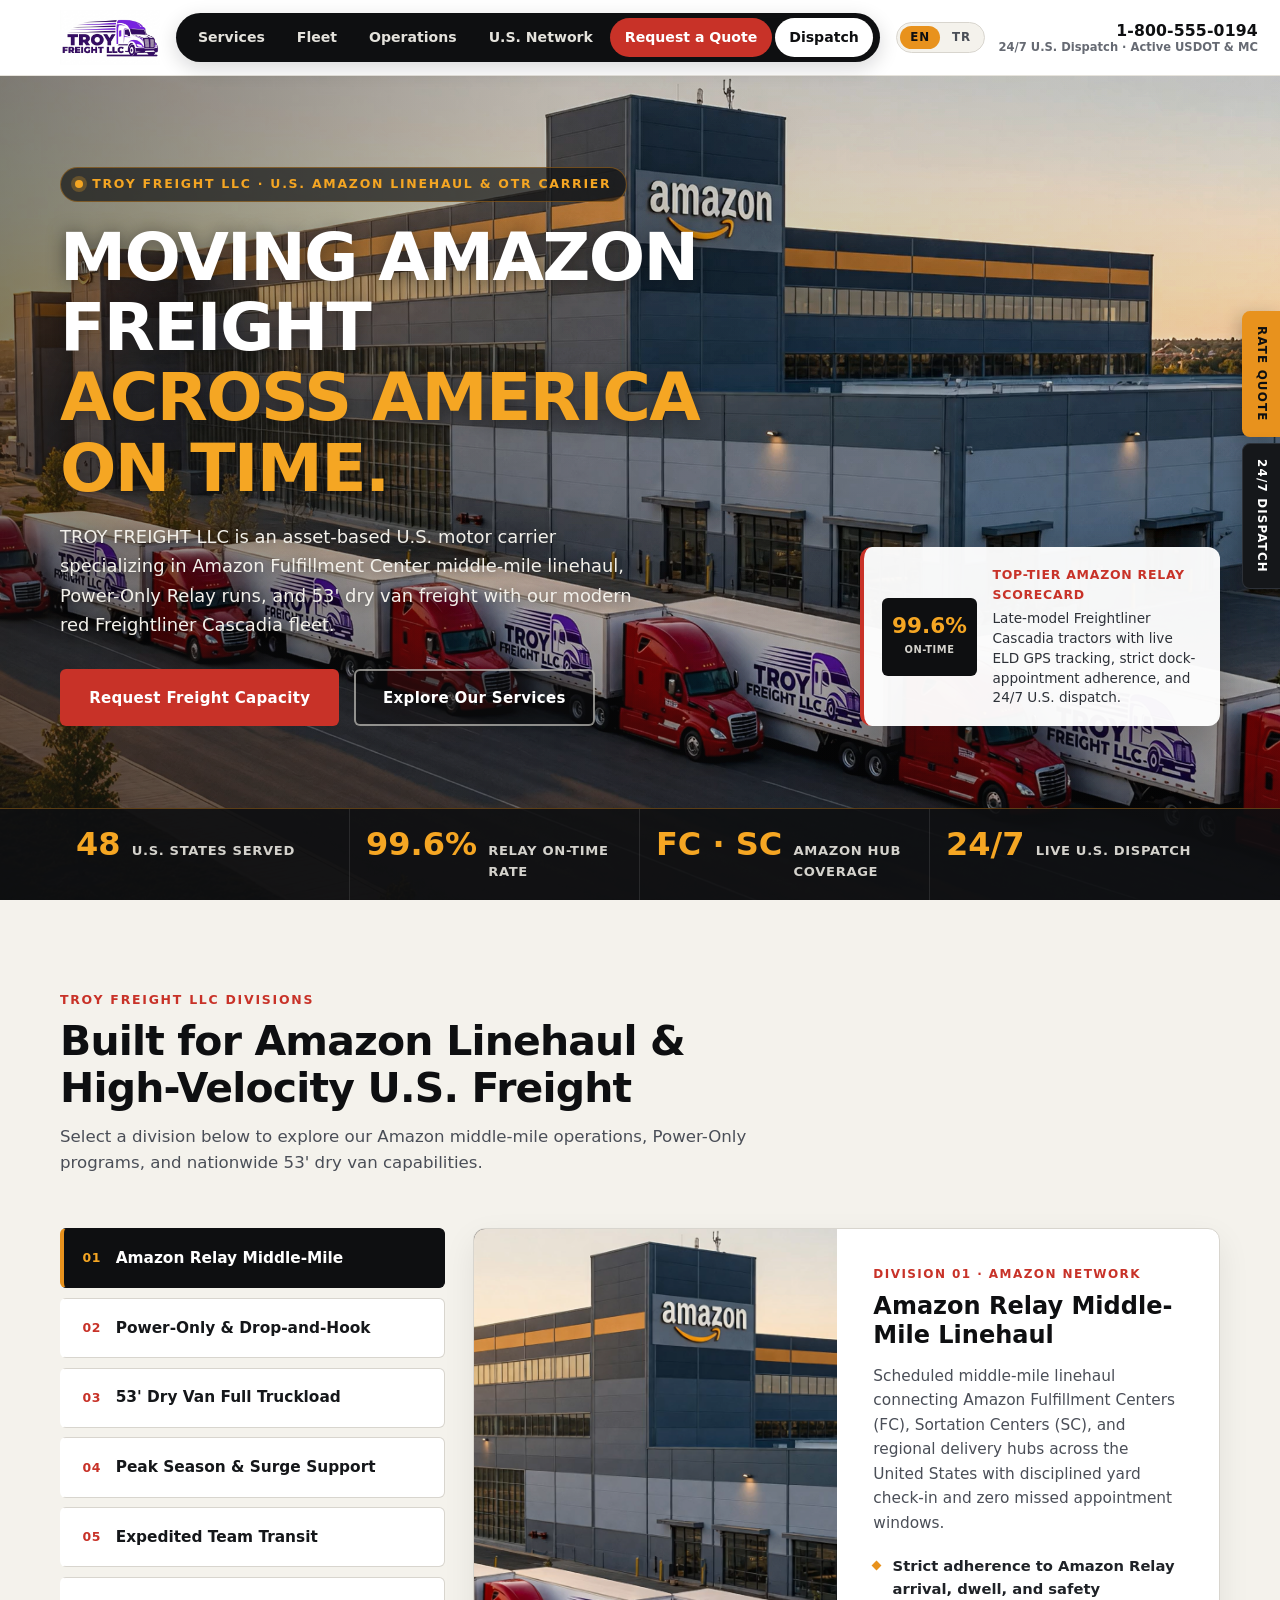
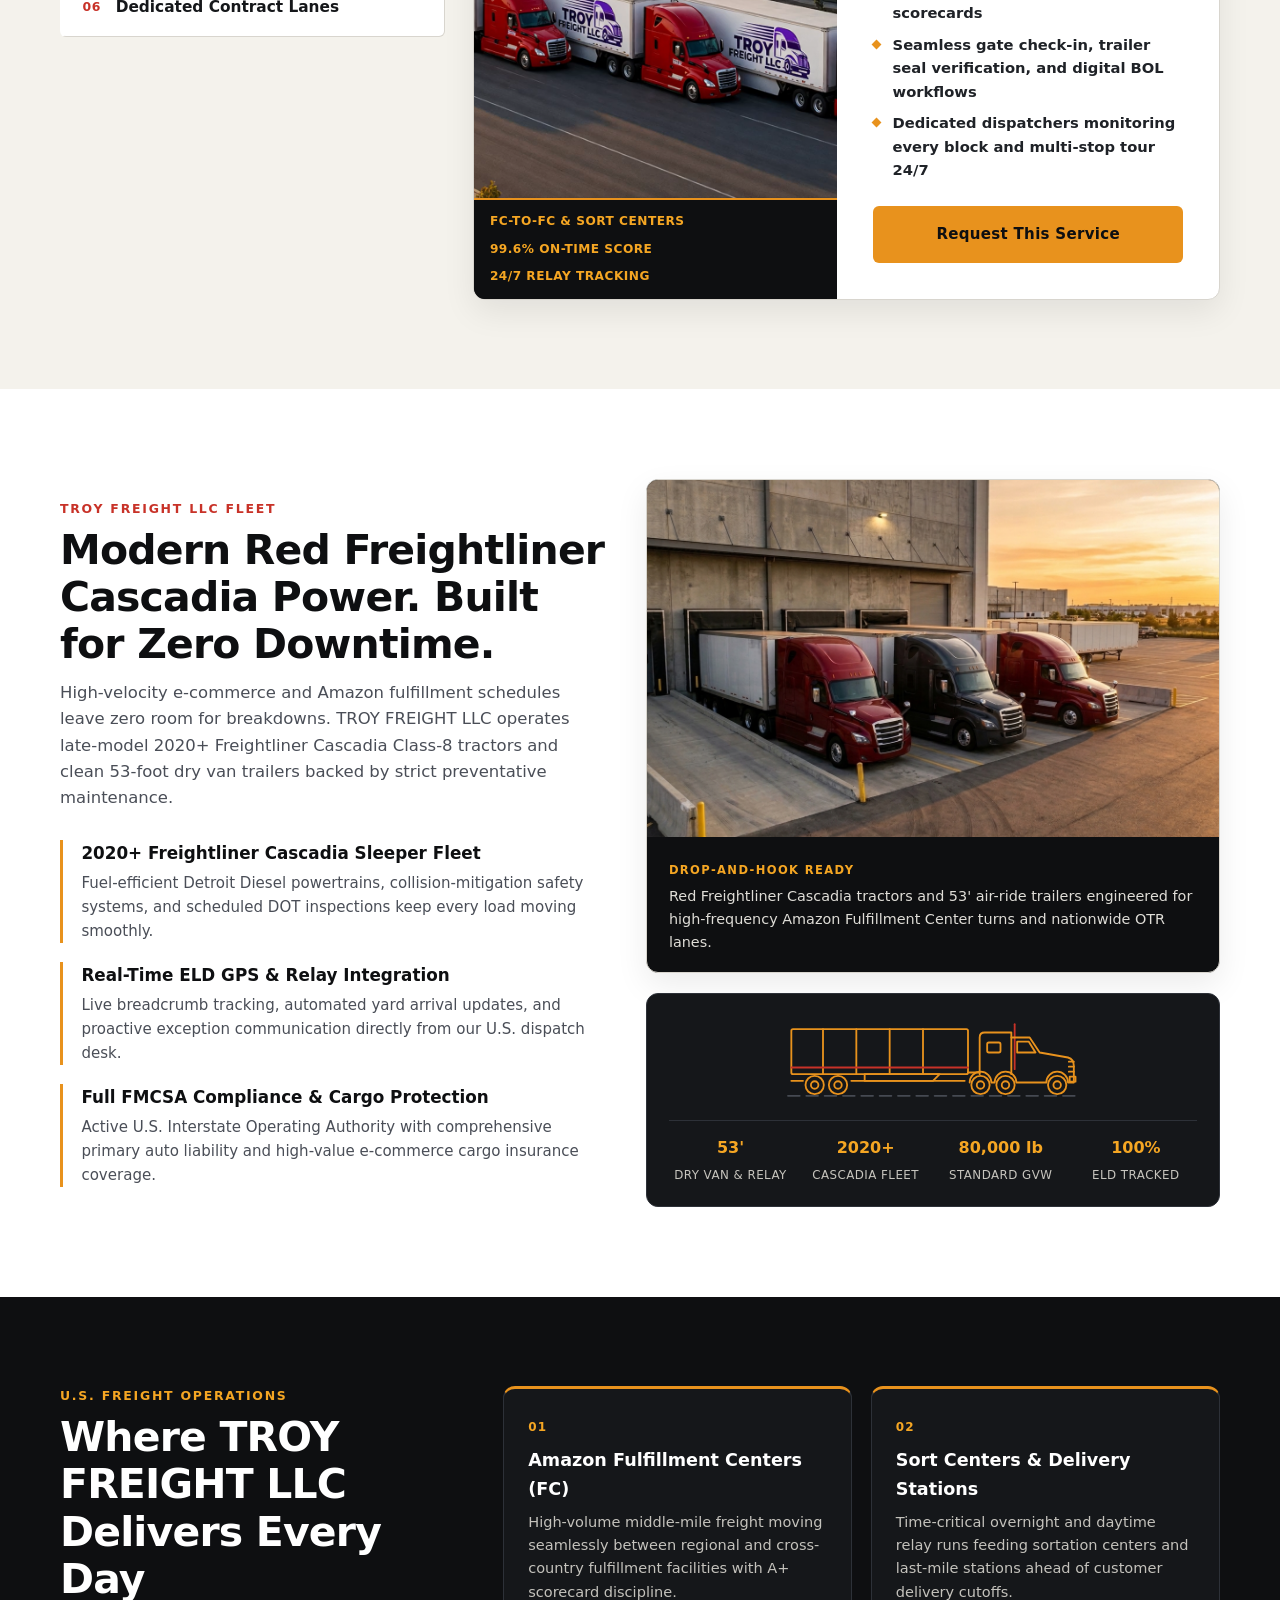
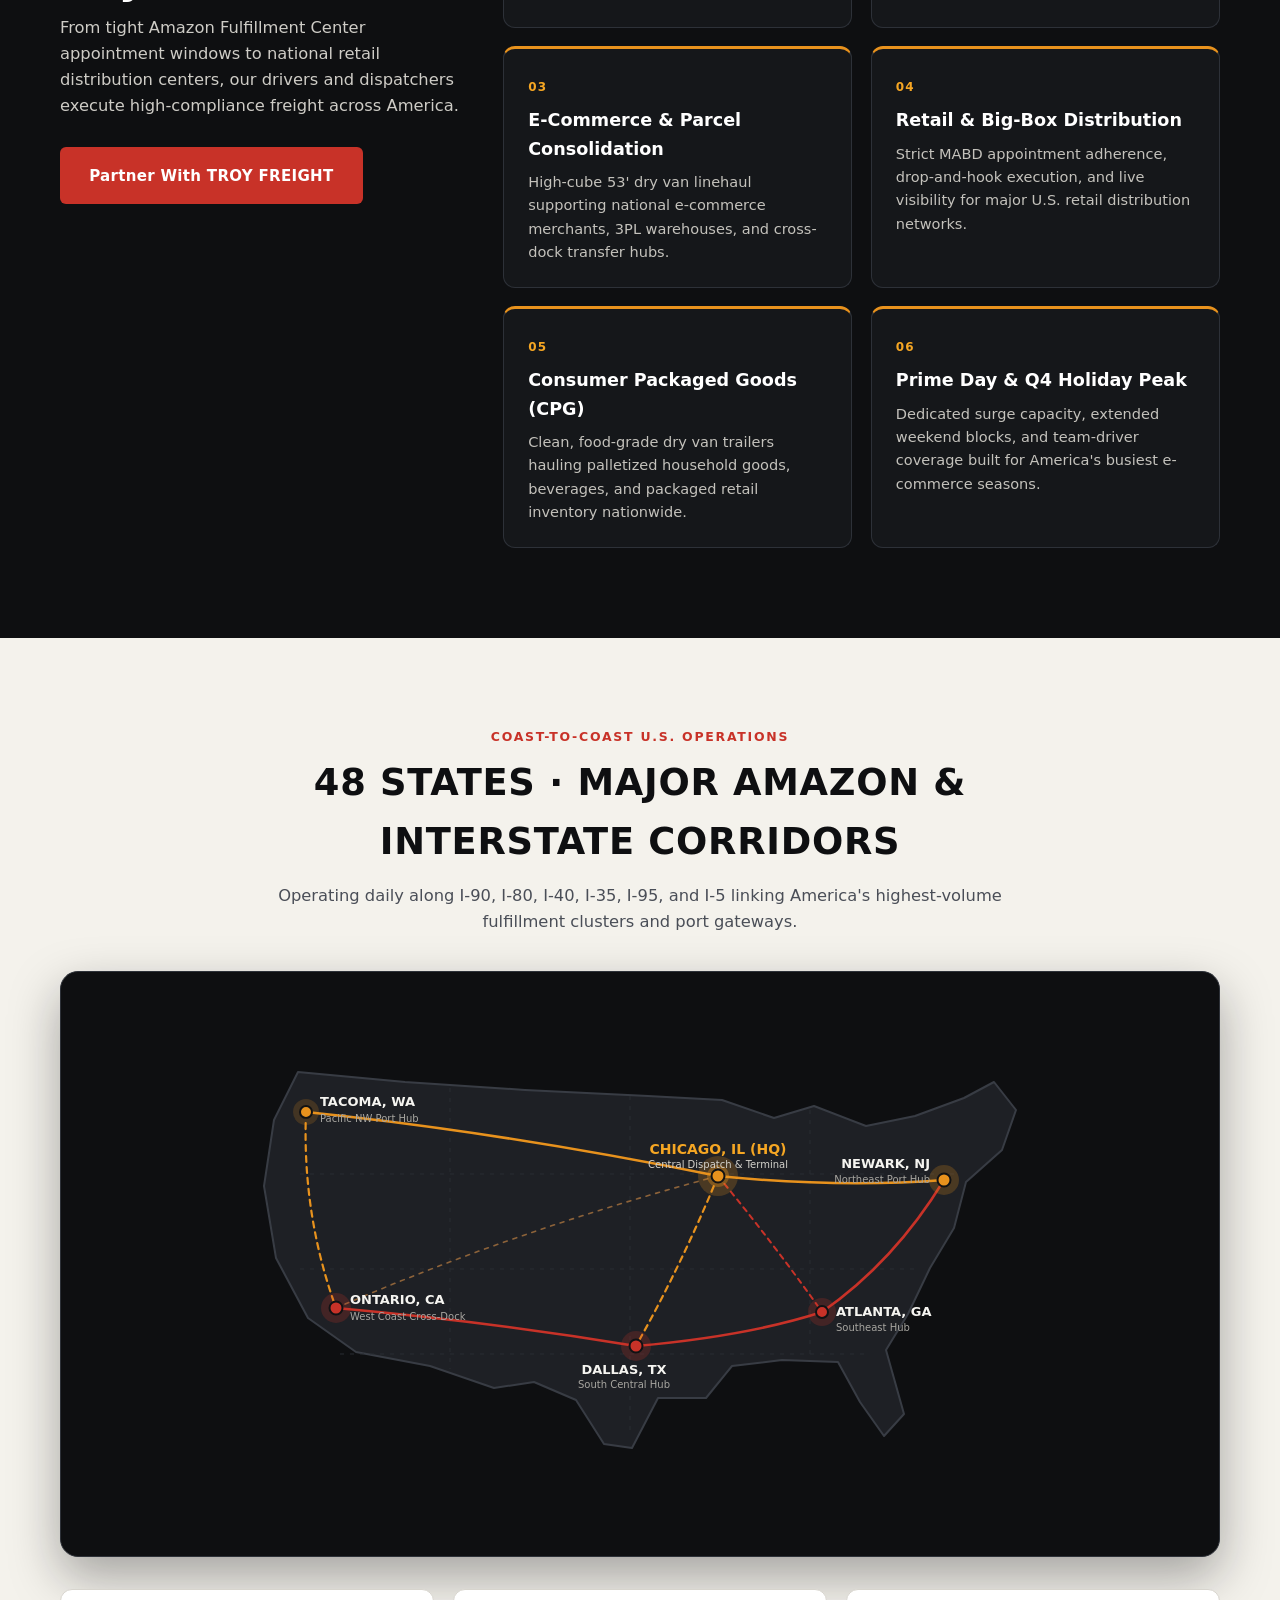
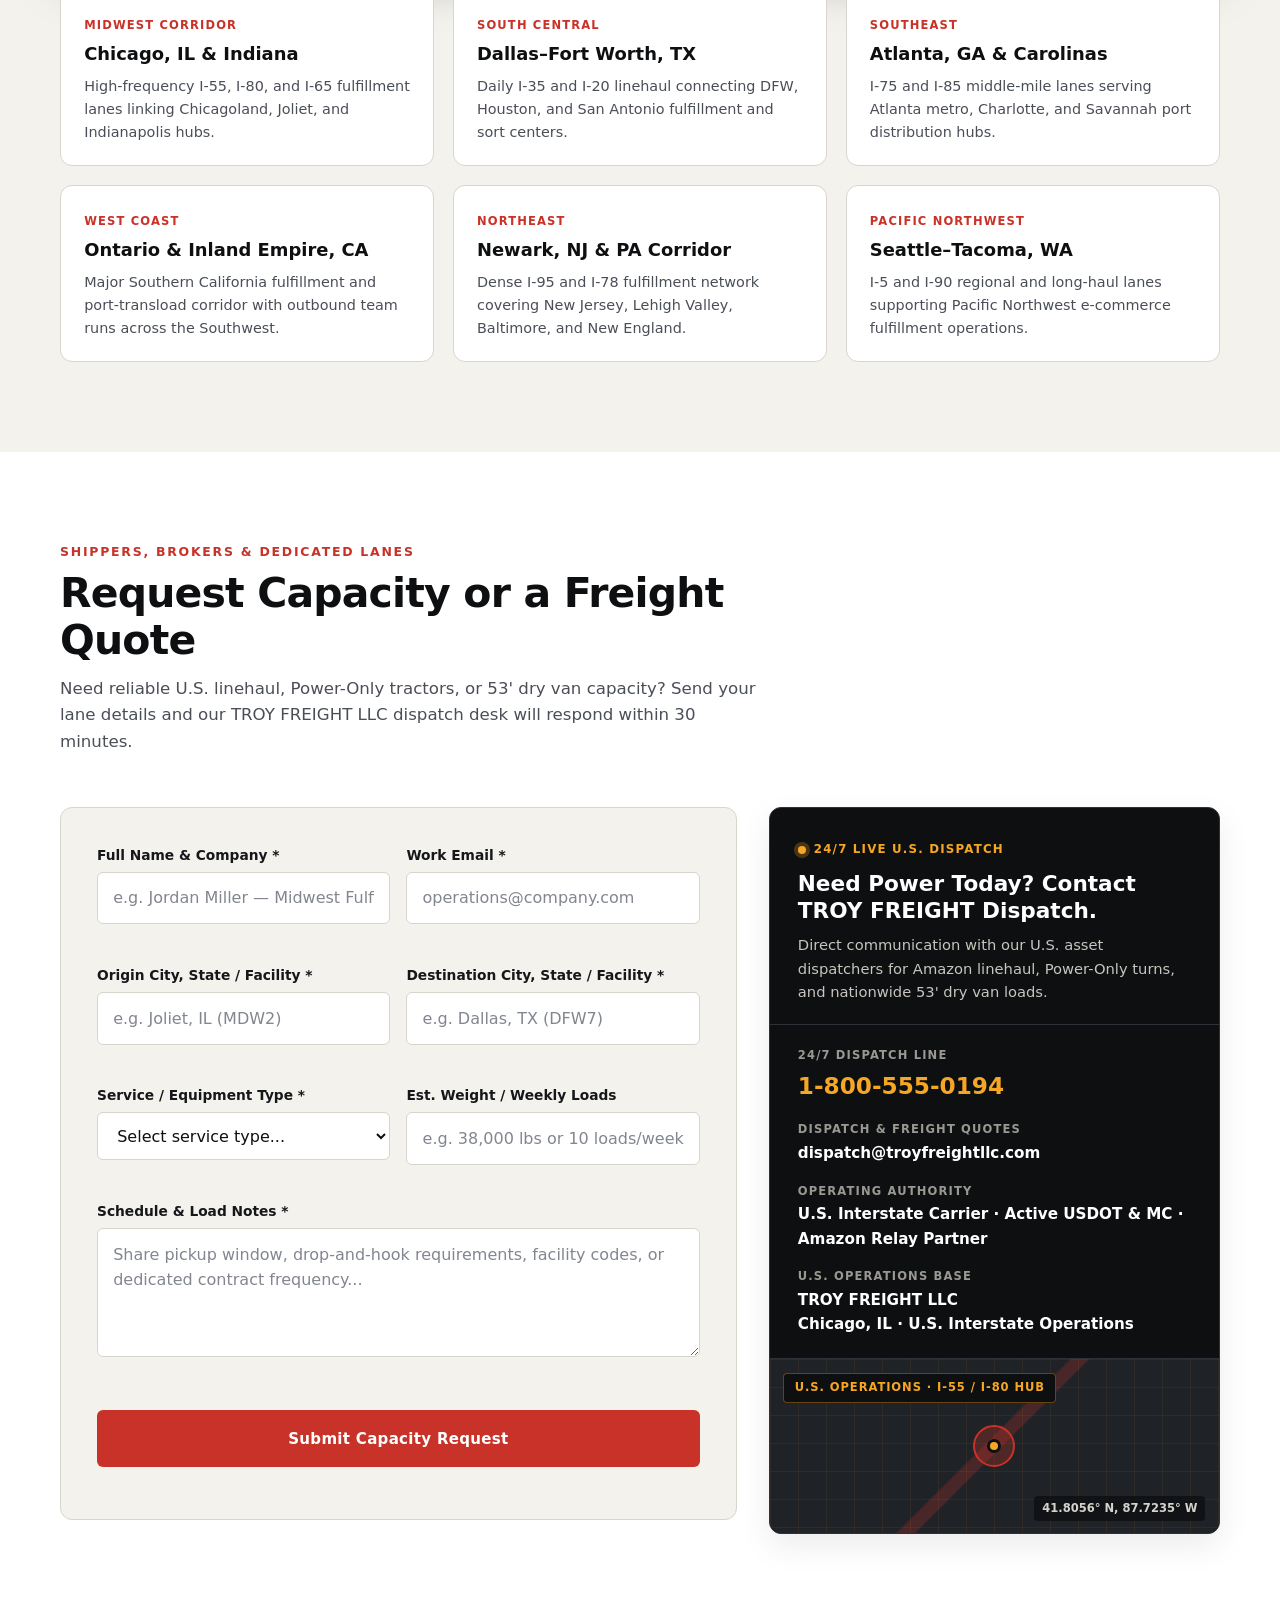
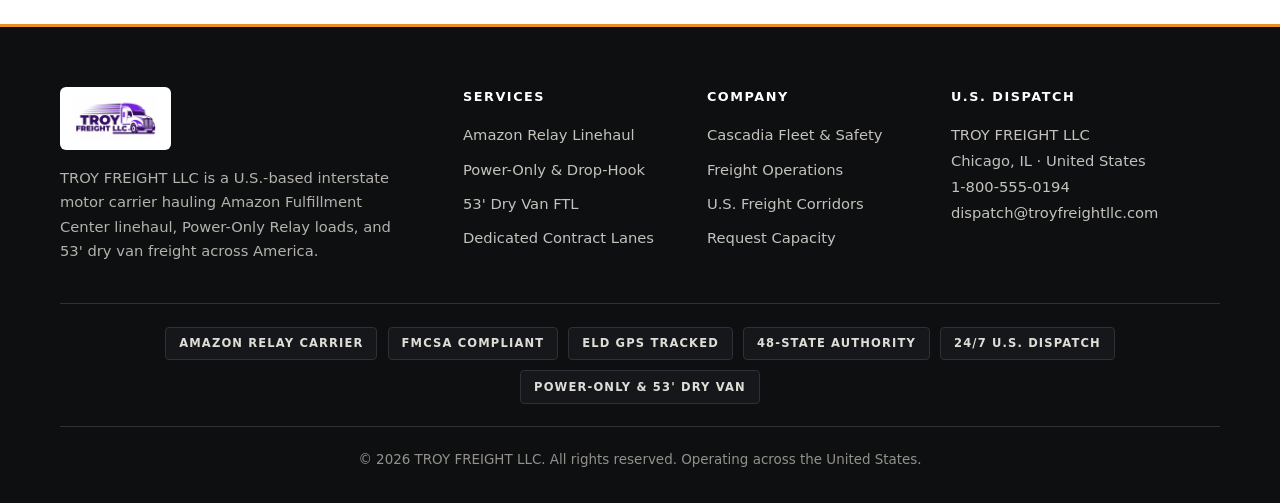
==== commit 94f1e47a: "Rebrand logitistik-gemini-v2 to TROY FREIGHT LLC (Amazon U.S. linehaul, EN/TR, mobile polish)" ====
--- a/logitistik-gemini-v2/index.html
+++ b/logitistik-gemini-v2/index.html
@@ -3,26 +3,25 @@
 <head>
   <meta charset="UTF-8">
   <meta name="viewport" content="width=device-width, initial-scale=1.0">
-  <title>IRONROAD FREIGHT | Nationwide U.S. Trucking &amp; Heavy Freight Carrier</title>
-  <meta name="description" content="IRONROAD FREIGHT delivers 48-state Full Truckload, Refrigerated, Flatbed, Heavy Haul, and Dedicated Fleet trucking with 24/7 U.S.-based dispatch.">
-  <link rel="icon" type="image/svg+xml" href="data:image/svg+xml,%3Csvg xmlns='http://www.w3.org/2000/svg' viewBox='0 0 32 32'%3E%3Crect width='32' height='32' rx='6' fill='%23111214'/%3E%3Cpath d='M6 22 L12 10 L17 10 L11 22 Z' fill='%23E8921D'/%3E%3Cpath d='M16 22 L22 10 L26 10 L20 22 Z' fill='%23C83228'/%3E%3C/svg%3E">
+  <title>TROY FREIGHT LLC | U.S. Amazon Linehaul &amp; Nationwide Freight Carrier</title>
+  <meta name="description" content="TROY FREIGHT LLC is a U.S. interstate trucking carrier specializing in Amazon Fulfillment Center linehaul, Power-Only Relay freight, and 53' Dry Van OTR across 48 states.">
+  <link rel="icon" type="image/svg+xml" href="data:image/svg+xml,%3Csvg xmlns='http://www.w3.org/2000/svg' viewBox='0 0 32 32'%3E%3Crect width='32' height='32' rx='6' fill='%234B1D7A'/%3E%3Ctext x='16' y='22' text-anchor='middle' font-family='Segoe UI,Arial,sans-serif' font-size='18' font-weight='900' fill='%23FFFFFF'%3ET%3C/text%3E%3C/svg%3E">
   <link rel="stylesheet" href="css/styles.css">
 </head>
 <body>
   <a class="skip-link" href="#main-content" data-i18n="skip">Skip to main content</a>
 
-  <!-- Sticky Header (Logitrans-inspired pill navigation + direct dispatch utility + EN/TR toggle) -->
+  <!-- Sticky Header (Logo + Pill Navigation + EN/TR Toggle + 24/7 Dispatch) -->
   <header class="site-header" id="top">
     <div class="container header-inner">
-      <a href="#top" class="brand" aria-label="IRONROAD FREIGHT home">
-        <span class="brand-emblem" aria-hidden="true">
-          <span class="emblem-stripe emblem-stripe--amber"></span>
-          <span class="emblem-stripe emblem-stripe--crimson"></span>
-        </span>
-        <span class="brand-text">
-          <span class="brand-name">IRONROAD</span>
-          <span class="brand-tag" data-i18n="brand.tag">20+ YRS · US FREIGHT</span>
-        </span>
+      <a href="#top" class="brand" aria-label="TROY FREIGHT LLC home">
+        <img
+          src="assets/images/troy-logo.png"
+          alt="TROY FREIGHT LLC"
+          class="brand-logo"
+          width="172"
+          height="54"
+        >
       </a>
 
       <nav class="site-nav" id="primary-nav" aria-label="Primary navigation">
@@ -30,8 +29,8 @@
           <ul class="nav-list">
             <li><a href="#services" class="nav-link" data-i18n="nav.services">Services</a></li>
             <li><a href="#fleet" class="nav-link" data-i18n="nav.fleet">Fleet</a></li>
-            <li><a href="#industries" class="nav-link" data-i18n="nav.industries">Industries</a></li>
-            <li><a href="#network" class="nav-link" data-i18n="nav.terminals">Terminals</a></li>
+            <li><a href="#industries" class="nav-link" data-i18n="nav.industries">Operations</a></li>
+            <li><a href="#network" class="nav-link" data-i18n="nav.terminals">U.S. Network</a></li>
             <li><a href="#quote" class="nav-link nav-link--crimson" data-i18n="nav.quote">Request a Quote</a></li>
             <li><a href="#contact" class="nav-link nav-link--light" data-i18n="nav.dispatch">Dispatch</a></li>
           </ul>
@@ -46,7 +45,7 @@
 
         <div class="header-utility">
           <a href="tel:+18005550194" class="utility-phone">1-800-555-0194</a>
-          <span class="utility-meta" data-i18n="header.meta">24/7 Dispatch · USDOT #2847192</span>
+          <span class="utility-meta" data-i18n="header.meta">24/7 U.S. Dispatch · Active USDOT &amp; MC</span>
         </div>
 
         <button
@@ -71,7 +70,7 @@
   </aside>
 
   <main id="main-content">
-    <!-- 1. Full-Bleed Highway Hero -->
+    <!-- 1. Full-Bleed Highway & Amazon Fulfillment Hero -->
     <section class="hero" aria-labelledby="hero-heading">
       <div class="hero-media" aria-hidden="true">
         <img
@@ -86,31 +85,31 @@
         <div class="hero-copy">
           <p class="hero-eyebrow">
             <span class="status-dot" aria-hidden="true"></span>
-            <span data-i18n="hero.eyebrow">48-State Asset-Based Carrier · MC #691408</span>
+            <span data-i18n="hero.eyebrow">TROY FREIGHT LLC · U.S. Amazon Linehaul &amp; OTR Carrier</span>
           </p>
           <h1 class="hero-title" id="hero-heading" data-i18n-html="hero.title">
-            Hauling America Forward<br>
-            <span class="hero-title-accent">Mile After Mile.</span>
+            Moving Amazon Freight<br>
+            <span class="hero-title-accent">Across America On Time.</span>
           </h1>
           <p class="hero-subtitle" data-i18n="hero.subtitle">
-            From coast-to-coast dry van and temperature-controlled reefer loads to heavy-haul flatbeds, IRONROAD moves mission-critical American freight on schedule with 24/7 live dispatch.
+            TROY FREIGHT LLC is an asset-based U.S. motor carrier specializing in Amazon Fulfillment Center middle-mile linehaul, Power-Only Relay runs, and 53&apos; dry van freight with our modern red Freightliner Cascadia fleet.
           </p>
           <div class="hero-actions">
-            <a href="#quote" class="btn btn-crimson" data-i18n="hero.ctaPrimary">Get an Instant Freight Quote</a>
-            <a href="#services" class="btn btn-outline-light" data-i18n="hero.ctaSecondary">Explore Hauling Services</a>
+            <a href="#quote" class="btn btn-crimson" data-i18n="hero.ctaPrimary">Request Freight Capacity</a>
+            <a href="#services" class="btn btn-outline-light" data-i18n="hero.ctaSecondary">Explore Our Services</a>
           </div>
         </div>
 
         <!-- Floating Bottom-Right Highlight Card -->
         <div class="hero-highlight" aria-label="Carrier performance highlight">
           <div class="highlight-badge">
-            <span class="highlight-score">99.4%</span>
+            <span class="highlight-score">99.6%</span>
             <span class="highlight-label" data-i18n="hero.ontime">On-Time</span>
           </div>
           <div class="highlight-body">
-            <p class="highlight-kicker" data-i18n="hero.highlightKicker">FMCSA Satisfactory Safety Rating</p>
+            <p class="highlight-kicker" data-i18n="hero.highlightKicker">Top-Tier Amazon Relay Scorecard</p>
             <p class="highlight-text" data-i18n="hero.highlightText">
-              EPA SmartWay Transport Partner with late-model Class-8 rigs and real-time ELD satellite visibility.
+              Late-model Freightliner Cascadia tractors with live ELD GPS tracking, strict dock-appointment adherence, and 24/7 U.S. dispatch.
             </p>
           </div>
         </div>
@@ -121,19 +120,19 @@
         <div class="container metrics-grid">
           <div class="metric-item">
             <span class="metric-value">48</span>
-            <span class="metric-label" data-i18n="metrics.states">Lower States Covered</span>
+            <span class="metric-label" data-i18n="metrics.states">U.S. States Served</span>
           </div>
           <div class="metric-item">
-            <span class="metric-value">650+</span>
-            <span class="metric-label" data-i18n="metrics.units">Late-Model Power Units</span>
+            <span class="metric-value">99.6%</span>
+            <span class="metric-label" data-i18n="metrics.units">Relay On-Time Rate</span>
           </div>
           <div class="metric-item">
-            <span class="metric-value">14</span>
-            <span class="metric-label" data-i18n="metrics.terminals">Regional U.S. Terminals</span>
+            <span class="metric-value">FC · SC</span>
+            <span class="metric-label" data-i18n="metrics.terminals">Amazon Hub Coverage</span>
           </div>
           <div class="metric-item">
             <span class="metric-value">24/7</span>
-            <span class="metric-label" data-i18n="metrics.dispatch">In-House U.S. Dispatch</span>
+            <span class="metric-label" data-i18n="metrics.dispatch">Live U.S. Dispatch</span>
           </div>
         </div>
       </div>
@@ -143,39 +142,39 @@
     <section class="section section--stone" id="services" aria-labelledby="services-heading">
       <div class="container">
         <div class="section-header">
-          <p class="section-eyebrow" data-i18n="services.eyebrow">Freight &amp; Hauling Divisions</p>
-          <h2 class="section-title" id="services-heading" data-i18n="services.title">Built for Every Lane and Load Type</h2>
+          <p class="section-eyebrow" data-i18n="services.eyebrow">TROY FREIGHT LLC Divisions</p>
+          <h2 class="section-title" id="services-heading" data-i18n="services.title">Built for Amazon Linehaul &amp; High-Velocity U.S. Freight</h2>
           <p class="section-lead" data-i18n="services.lead">
-            Select a division below to review equipment capacity, transit options, and specialized freight capabilities.
+            Select a division below to explore our Amazon middle-mile operations, Power-Only programs, and nationwide 53&apos; dry van capabilities.
           </p>
         </div>
 
         <div class="service-explorer">
           <!-- Left Interactive Service Selector -->
           <div class="service-tabs" role="tablist" aria-label="Trucking services">
-            <button type="button" class="service-tab is-active" role="tab" aria-selected="true" data-service="ftl">
+            <button type="button" class="service-tab is-active" role="tab" aria-selected="true" data-service="relay">
               <span class="tab-num">01</span>
-              <span class="tab-label" data-i18n="services.tab.ftl">Full Truckload (53&apos; Dry Van)</span>
+              <span class="tab-label" data-i18n="services.tab.relay">Amazon Relay Middle-Mile</span>
             </button>
-            <button type="button" class="service-tab" role="tab" aria-selected="false" data-service="reefer">
+            <button type="button" class="service-tab" role="tab" aria-selected="false" data-service="poweronly">
               <span class="tab-num">02</span>
-              <span class="tab-label" data-i18n="services.tab.reefer">Temperature-Controlled Reefer</span>
+              <span class="tab-label" data-i18n="services.tab.poweronly">Power-Only &amp; Drop-and-Hook</span>
             </button>
-            <button type="button" class="service-tab" role="tab" aria-selected="false" data-service="flatbed">
+            <button type="button" class="service-tab" role="tab" aria-selected="false" data-service="ftl">
               <span class="tab-num">03</span>
-              <span class="tab-label" data-i18n="services.tab.flatbed">Flatbed &amp; Heavy Haul</span>
+              <span class="tab-label" data-i18n="services.tab.ftl">53&apos; Dry Van Full Truckload</span>
             </button>
-            <button type="button" class="service-tab" role="tab" aria-selected="false" data-service="dedicated">
+            <button type="button" class="service-tab" role="tab" aria-selected="false" data-service="peak">
               <span class="tab-num">04</span>
-              <span class="tab-label" data-i18n="services.tab.dedicated">Dedicated Contract Fleet</span>
+              <span class="tab-label" data-i18n="services.tab.peak">Peak Season &amp; Surge Support</span>
             </button>
             <button type="button" class="service-tab" role="tab" aria-selected="false" data-service="expedited">
               <span class="tab-num">05</span>
               <span class="tab-label" data-i18n="services.tab.expedited">Expedited Team Transit</span>
             </button>
-            <button type="button" class="service-tab" role="tab" aria-selected="false" data-service="crossdock">
+            <button type="button" class="service-tab" role="tab" aria-selected="false" data-service="dedicated">
               <span class="tab-num">06</span>
-              <span class="tab-label" data-i18n="services.tab.crossdock">Port Drayage &amp; Cross-Dock</span>
+              <span class="tab-label" data-i18n="services.tab.dedicated">Dedicated Contract Lanes</span>
             </button>
           </div>
 
@@ -183,30 +182,30 @@
           <div class="service-stage" id="service-panel" role="tabpanel" aria-live="polite">
             <div class="service-stage-visual">
               <img
-                src="assets/images/terminal-fleet.jpg"
-                alt="IRONROAD semi-trucks lined up at a freight distribution terminal"
+                src="assets/images/hero-truck.jpg"
+                alt="TROY FREIGHT LLC red Freightliner Cascadia trucks operating at an Amazon fulfillment center"
                 class="service-stage-img"
                 id="service-image"
               >
               <div class="service-spec-strip" id="service-specs">
-                <span>Max Payload: 45,000 lbs</span>
-                <span>53&apos; Air-Ride Trailers</span>
-                <span>Drop-Trailer Pools</span>
+                <span>FC-to-FC &amp; Sort Centers</span>
+                <span>99.6% On-Time Score</span>
+                <span>24/7 Relay Tracking</span>
               </div>
             </div>
 
             <div class="service-stage-body">
-              <p class="stage-kicker" id="service-kicker">Division 01 · Nationwide OTR</p>
-              <h3 class="stage-title" id="service-title">Full Truckload (53&apos; Dry Van)</h3>
+              <p class="stage-kicker" id="service-kicker">Division 01 · Amazon Network</p>
+              <h3 class="stage-title" id="service-title">Amazon Relay Middle-Mile Linehaul</h3>
               <p class="stage-desc" id="service-desc">
-                High-cube 53-foot air-ride dry vans engineered for regional and transcontinental point-to-point freight. We maintain a 3:1 trailer-to-tractor ratio so your docks can run drop-and-hook programs without driver detention.
+                Scheduled middle-mile linehaul connecting Amazon Fulfillment Centers (FC), Sortation Centers (SC), and regional delivery hubs across the United States with disciplined yard check-in and zero missed appointment windows.
               </p>
               <ul class="stage-bullets" id="service-bullets">
-                <li>Direct door-to-door OTR transit across all 48 contiguous states</li>
-                <li>GPS geofencing with automated arrival and POD notifications</li>
-                <li>Flexible drop-trailer pools for high-volume shippers</li>
+                <li>Strict adherence to Amazon Relay arrival, dwell, and safety scorecards</li>
+                <li>Seamless gate check-in, trailer seal verification, and digital BOL workflows</li>
+                <li>Dedicated dispatchers monitoring every block and multi-stop tour 24/7</li>
               </ul>
-              <a href="#quote" class="btn btn-amber" id="service-cta" data-i18n="services.cta">Quote This Equipment</a>
+              <a href="#quote" class="btn btn-amber" id="service-cta" data-i18n="services.cta">Request This Service</a>
             </div>
           </div>
         </div>
@@ -218,24 +217,24 @@
       <div class="container">
         <div class="fleet-split">
           <div class="fleet-copy">
-            <p class="section-eyebrow" data-i18n="fleet.eyebrow">Modern American Iron</p>
-            <h2 class="section-title" id="fleet-heading" data-i18n="fleet.title">Asset-Based Fleet. Zero Brokerage Guesswork.</h2>
+            <p class="section-eyebrow" data-i18n="fleet.eyebrow">TROY FREIGHT LLC Fleet</p>
+            <h2 class="section-title" id="fleet-heading" data-i18n="fleet.title">Modern Red Freightliner Cascadia Power. Built for Zero Downtime.</h2>
             <p class="fleet-text" data-i18n="fleet.text">
-              When you tender a load to IRONROAD, it rides on our own late-model Kenworth, Peterbilt, and Freightliner Class-8 tractors operated by vetted company drivers and safety-certified owner-operators.
+              High-velocity e-commerce and Amazon fulfillment schedules leave zero room for breakdowns. TROY FREIGHT LLC operates late-model 2020+ Freightliner Cascadia Class-8 tractors and clean 53-foot dry van trailers backed by strict preventative maintenance.
             </p>
 
             <div class="fleet-features">
               <div class="fleet-feature">
-                <h3 class="fleet-feature-title" data-i18n="fleet.f1.title">Average Tractor Age Under 2.4 Years</h3>
-                <p class="fleet-feature-desc" data-i18n="fleet.f1.desc">In-house preventative maintenance shops at our Chicago, Dallas, and Atlanta terminals keep breakdowns near zero.</p>
+                <h3 class="fleet-feature-title" data-i18n="fleet.f1.title">2020+ Freightliner Cascadia Sleeper Fleet</h3>
+                <p class="fleet-feature-desc" data-i18n="fleet.f1.desc">Fuel-efficient Detroit Diesel powertrains, collision-mitigation safety systems, and scheduled DOT inspections keep every load moving smoothly.</p>
               </div>
               <div class="fleet-feature">
-                <h3 class="fleet-feature-title" data-i18n="fleet.f2.title">Live Satellite ELD &amp; Reefer Telemetry</h3>
-                <p class="fleet-feature-desc" data-i18n="fleet.f2.desc">Shareable tracking links give your traffic desk live ETA updates, door-open alerts, and continuous temperature logs.</p>
+                <h3 class="fleet-feature-title" data-i18n="fleet.f2.title">Real-Time ELD GPS &amp; Relay Integration</h3>
+                <p class="fleet-feature-desc" data-i18n="fleet.f2.desc">Live breadcrumb tracking, automated yard arrival updates, and proactive exception communication directly from our U.S. dispatch desk.</p>
               </div>
               <div class="fleet-feature">
-                <h3 class="fleet-feature-title" data-i18n="fleet.f3.title">$250,000 Cargo &amp; $2M Liability Coverage</h3>
-                <p class="fleet-feature-desc" data-i18n="fleet.f3.desc">Full commercial authority with high-value cargo riders available on demand for industrial machinery and electronics.</p>
+                <h3 class="fleet-feature-title" data-i18n="fleet.f3.title">Full FMCSA Compliance &amp; Cargo Protection</h3>
+                <p class="fleet-feature-desc" data-i18n="fleet.f3.desc">Active U.S. Interstate Operating Authority with comprehensive primary auto liability and high-value e-commerce cargo insurance coverage.</p>
               </div>
             </div>
           </div>
@@ -243,13 +242,13 @@
           <div class="fleet-showcase">
             <div class="fleet-photo-card">
               <img
-                src="assets/images/heavy-haul.jpg"
-                alt="American Class-8 flatbed semi-truck hauling structural steel girders on a highway at sunset"
+                src="assets/images/terminal-fleet.jpg"
+                alt="TROY FREIGHT LLC Class-8 semi-trucks staged cleanly at a U.S. distribution terminal"
                 class="fleet-photo"
               >
               <div class="fleet-photo-caption">
-                <span class="caption-tag" data-i18n="fleet.photoTag">HEAVY HAUL &amp; OTR</span>
-                <p data-i18n="fleet.photoDesc">1,800+ late-model dry vans, multi-temp reefers, step-decks, and RGN lowboys ready across major U.S. interstates.</p>
+                <span class="caption-tag" data-i18n="fleet.photoTag">DROP-AND-HOOK READY</span>
+                <p data-i18n="fleet.photoDesc">Red Freightliner Cascadia tractors and 53&apos; air-ride trailers engineered for high-frequency Amazon Fulfillment Center turns and nationwide OTR lanes.</p>
               </div>
             </div>
 
@@ -260,10 +259,10 @@
                 class="rig-diagram"
               >
               <div class="rig-specs-row">
-                <div><strong>53&apos;</strong><span data-i18n="fleet.spec1">Dry &amp; Reefer</span></div>
-                <div><strong>48&apos;–53&apos;</strong><span data-i18n="fleet.spec2">Flatbed / Step</span></div>
+                <div><strong>53&apos;</strong><span data-i18n="fleet.spec1">Dry Van &amp; Relay</span></div>
+                <div><strong>2020+</strong><span data-i18n="fleet.spec2">Cascadia Fleet</span></div>
                 <div><strong>80,000 lb</strong><span data-i18n="fleet.spec3">Standard GVW</span></div>
-                <div><strong data-i18n="fleet.spec4Val">Permitted</strong><span data-i18n="fleet.spec4">Oversize Loads</span></div>
+                <div><strong data-i18n="fleet.spec4Val">100%</strong><span data-i18n="fleet.spec4">ELD Tracked</span></div>
               </div>
             </div>
           </div>
@@ -271,116 +270,116 @@
       </div>
     </section>
 
-    <!-- 4. Industries We Haul -->
+    <!-- 4. Operations & Freight Sectors We Serve -->
     <section class="section section--asphalt" id="industries" aria-labelledby="industries-heading">
       <div class="container">
         <div class="industries-layout">
           <div class="industries-intro">
-            <p class="section-eyebrow section-eyebrow--amber" data-i18n="industries.eyebrow">Sector Expertise</p>
+            <p class="section-eyebrow section-eyebrow--amber" data-i18n="industries.eyebrow">U.S. Freight Operations</p>
             <h2 class="section-title section-title--light" id="industries-heading" data-i18n="industries.title">
-              Industries That Rely on Our Wheels
+              Where TROY FREIGHT LLC Delivers Every Day
             </h2>
             <p class="industries-lead" data-i18n="industries.lead">
-              Every freight vertical has its own compliance rules, appointment windows, and handling demands. Our dispatchers specialize by sector so nothing gets lost in translation.
+              From tight Amazon Fulfillment Center appointment windows to national retail distribution centers, our drivers and dispatchers execute high-compliance freight across America.
             </p>
-            <a href="#quote" class="btn btn-crimson" data-i18n="industries.cta">Discuss Your Lane</a>
+            <a href="#quote" class="btn btn-crimson" data-i18n="industries.cta">Partner With TROY FREIGHT</a>
           </div>
 
           <div class="industries-grid">
             <article class="industry-card">
               <span class="industry-code">01</span>
-              <h3 class="industry-title" data-i18n="ind.1.title">Manufacturing &amp; Steel</h3>
-              <p class="industry-text" data-i18n="ind.1.desc">Coil hauling, structural steel, CNC equipment, and just-in-time plant replenishment across the Midwest and Sun Belt.</p>
+              <h3 class="industry-title" data-i18n="ind.1.title">Amazon Fulfillment Centers (FC)</h3>
+              <p class="industry-text" data-i18n="ind.1.desc">High-volume middle-mile freight moving seamlessly between regional and cross-country fulfillment facilities with A+ scorecard discipline.</p>
             </article>
 
             <article class="industry-card">
               <span class="industry-code">02</span>
-              <h3 class="industry-title" data-i18n="ind.2.title">Automotive &amp; Tier-1 Parts</h3>
-              <p class="industry-text" data-i18n="ind.2.desc">Time-definite assembly line deliveries and team-driver expedite runs engineered to keep production floors moving.</p>
+              <h3 class="industry-title" data-i18n="ind.2.title">Sort Centers &amp; Delivery Stations</h3>
+              <p class="industry-text" data-i18n="ind.2.desc">Time-critical overnight and daytime relay runs feeding sortation centers and last-mile stations ahead of customer delivery cutoffs.</p>
             </article>
 
             <article class="industry-card">
               <span class="industry-code">03</span>
-              <h3 class="industry-title" data-i18n="ind.3.title">Food, Beverage &amp; Cold Chain</h3>
-              <p class="industry-text" data-i18n="ind.3.desc">FSMA-compliant reefers maintaining -20°F to +70°F with continuous digital pulp and trailer-temp verification.</p>
+              <h3 class="industry-title" data-i18n="ind.3.title">E-Commerce &amp; Parcel Consolidation</h3>
+              <p class="industry-text" data-i18n="ind.3.desc">High-cube 53&apos; dry van linehaul supporting national e-commerce merchants, 3PL warehouses, and cross-dock transfer hubs.</p>
             </article>
 
             <article class="industry-card">
               <span class="industry-code">04</span>
-              <h3 class="industry-title" data-i18n="ind.4.title">Retail &amp; Big-Box DC</h3>
-              <p class="industry-text" data-i18n="ind.4.desc">Strict MABD appointment adherence, EDI 204/214 integration, and drop-trailer capacity for national distribution centers.</p>
+              <h3 class="industry-title" data-i18n="ind.4.title">Retail &amp; Big-Box Distribution</h3>
+              <p class="industry-text" data-i18n="ind.4.desc">Strict MABD appointment adherence, drop-and-hook execution, and live visibility for major U.S. retail distribution networks.</p>
             </article>
 
             <article class="industry-card">
               <span class="industry-code">05</span>
-              <h3 class="industry-title" data-i18n="ind.5.title">Construction &amp; Infrastructure</h3>
-              <p class="industry-text" data-i18n="ind.5.desc">Flatbed, Conestoga, and step-deck jobsite deliveries with certified chain, tarp, and oversize-permit coordination.</p>
+              <h3 class="industry-title" data-i18n="ind.5.title">Consumer Packaged Goods (CPG)</h3>
+              <p class="industry-text" data-i18n="ind.5.desc">Clean, food-grade dry van trailers hauling palletized household goods, beverages, and packaged retail inventory nationwide.</p>
             </article>
 
             <article class="industry-card">
               <span class="industry-code">06</span>
-              <h3 class="industry-title" data-i18n="ind.6.title">Agriculture &amp; Machinery</h3>
-              <p class="industry-text" data-i18n="ind.6.desc">Seasonal harvest surge capacity and heavy-equipment transport linking heartland producers to coastal ports.</p>
+              <h3 class="industry-title" data-i18n="ind.6.title">Prime Day &amp; Q4 Holiday Peak</h3>
+              <p class="industry-text" data-i18n="ind.6.desc">Dedicated surge capacity, extended weekend blocks, and team-driver coverage built for America&apos;s busiest e-commerce seasons.</p>
             </article>
           </div>
         </div>
       </div>
     </section>
 
-    <!-- 5. Nationwide U.S. Terminals & Corridor Map -->
+    <!-- 5. Nationwide U.S. Freight Corridors -->
     <section class="section section--stone" id="network" aria-labelledby="network-heading">
       <div class="container">
         <div class="network-banner">
-          <p class="network-banner-kicker" data-i18n="network.kicker">Coast-to-Coast Infrastructure</p>
-          <h2 class="network-banner-title" id="network-heading" data-i18n="network.title">48 STATES · 14 TERMINALS · 6 MAJOR CORRIDOR HUBS</h2>
+          <p class="network-banner-kicker" data-i18n="network.kicker">Coast-to-Coast U.S. Operations</p>
+          <h2 class="network-banner-title" id="network-heading" data-i18n="network.title">48 STATES · MAJOR AMAZON &amp; INTERSTATE CORRIDORS</h2>
           <p class="network-banner-sub" data-i18n="network.sub">
-            Strategically positioned along I-90, I-80, I-40, I-35, I-95, and I-5 for rapid driver relays and cross-dock staging.
+            Operating daily along I-90, I-80, I-40, I-35, I-95, and I-5 linking America&apos;s highest-volume fulfillment clusters and port gateways.
           </p>
         </div>
 
         <div class="network-map-wrap">
           <img
             src="assets/us-corridor-map.svg"
-            alt="United States freight corridor network showing terminals in Chicago, Dallas, Atlanta, Newark, Ontario CA, and Tacoma"
+            alt="United States freight corridor network showing key hubs in Chicago, Dallas, Atlanta, Newark, Ontario CA, and Tacoma"
             class="network-map-img"
           >
         </div>
 
         <div class="hubs-grid">
           <article class="hub-card">
-            <span class="hub-region" data-i18n="hub.1.region">Midwest HQ</span>
-            <h3 class="hub-city">Chicago, IL</h3>
-            <p class="hub-detail" data-i18n="hub.1.desc">Central 24/7 Dispatch, 120-door cross-dock, and Class-8 maintenance center on the I-55 corridor.</p>
+            <span class="hub-region" data-i18n="hub.1.region">Midwest Corridor</span>
+            <h3 class="hub-city">Chicago, IL &amp; Indiana</h3>
+            <p class="hub-detail" data-i18n="hub.1.desc">High-frequency I-55, I-80, and I-65 fulfillment lanes linking Chicagoland, Joliet, and Indianapolis hubs.</p>
           </article>
 
           <article class="hub-card">
             <span class="hub-region" data-i18n="hub.2.region">South Central</span>
             <h3 class="hub-city">Dallas–Fort Worth, TX</h3>
-            <p class="hub-detail" data-i18n="hub.2.desc">I-35 / I-20 relay yard handling Mexico cross-border transfers, flatbed staging, and Sun Belt lanes.</p>
+            <p class="hub-detail" data-i18n="hub.2.desc">Daily I-35 and I-20 linehaul connecting DFW, Houston, and San Antonio fulfillment and sort centers.</p>
           </article>
 
           <article class="hub-card">
             <span class="hub-region" data-i18n="hub.3.region">Southeast</span>
-            <h3 class="hub-city">Atlanta, GA</h3>
-            <p class="hub-detail" data-i18n="hub.3.desc">I-75 / I-85 distribution hub connecting Savannah port drayage to regional grocery and retail DCs.</p>
+            <h3 class="hub-city">Atlanta, GA &amp; Carolinas</h3>
+            <p class="hub-detail" data-i18n="hub.3.desc">I-75 and I-85 middle-mile lanes serving Atlanta metro, Charlotte, and Savannah port distribution hubs.</p>
           </article>
 
           <article class="hub-card">
             <span class="hub-region" data-i18n="hub.4.region">West Coast</span>
-            <h3 class="hub-city">Ontario, CA</h3>
-            <p class="hub-detail" data-i18n="hub.4.desc">Inland Empire yard serving LA/Long Beach port transloading, team eastbound runs, and cold storage.</p>
+            <h3 class="hub-city">Ontario &amp; Inland Empire, CA</h3>
+            <p class="hub-detail" data-i18n="hub.4.desc">Major Southern California fulfillment and port-transload corridor with outbound team runs across the Southwest.</p>
           </article>
 
           <article class="hub-card">
             <span class="hub-region" data-i18n="hub.5.region">Northeast</span>
-            <h3 class="hub-city">Newark, NJ</h3>
-            <p class="hub-detail" data-i18n="hub.5.desc">Port Newark / Elizabeth drayage terminal covering I-95 metro corridors from Boston to Baltimore.</p>
+            <h3 class="hub-city">Newark, NJ &amp; PA Corridor</h3>
+            <p class="hub-detail" data-i18n="hub.5.desc">Dense I-95 and I-78 fulfillment network covering New Jersey, Lehigh Valley, Baltimore, and New England.</p>
           </article>
 
           <article class="hub-card">
             <span class="hub-region" data-i18n="hub.6.region">Pacific Northwest</span>
-            <h3 class="hub-city">Tacoma, WA</h3>
-            <p class="hub-detail" data-i18n="hub.6.desc">I-5 timber, machinery, and Pacific port gateway with dedicated heavy-haul and reefer power.</p>
+            <h3 class="hub-city">Seattle–Tacoma, WA</h3>
+            <p class="hub-detail" data-i18n="hub.6.desc">I-5 and I-90 regional and long-haul lanes supporting Pacific Northwest e-commerce fulfillment operations.</p>
           </article>
         </div>
       </div>
@@ -390,10 +389,10 @@
     <section class="section section--white" id="quote" aria-labelledby="quote-heading">
       <div class="container">
         <div class="section-header">
-          <p class="section-eyebrow" data-i18n="quote.eyebrow">Fast Turnaround Pricing</p>
-          <h2 class="section-title" id="quote-heading" data-i18n="quote.title">Request a Freight Quote</h2>
+          <p class="section-eyebrow" data-i18n="quote.eyebrow">Shippers, Brokers &amp; Dedicated Lanes</p>
+          <h2 class="section-title" id="quote-heading" data-i18n="quote.title">Request Capacity or a Freight Quote</h2>
           <p class="section-lead" data-i18n="quote.lead">
-            Submit your lane details below. Our U.S. pricing desk responds to spot and contract quote requests within 30 minutes.
+            Need reliable U.S. linehaul, Power-Only tractors, or 53&apos; dry van capacity? Send your lane details and our TROY FREIGHT LLC dispatch desk will respond within 30 minutes.
           </p>
         </div>
 
@@ -407,7 +406,8 @@
                   id="q-name"
                   name="name"
                   class="form-control"
-                  placeholder="e.g. Jordan Miller — Heartland Steel"
+                  autocomplete="name"
+                  placeholder="e.g. Jordan Miller — Midwest Fulfillment"
                   data-i18n-placeholder="form.namePh"
                   aria-describedby="err-name"
                   required
@@ -422,7 +422,9 @@
                   id="q-email"
                   name="email"
                   class="form-control"
-                  placeholder="dispatch@company.com"
+                  autocomplete="email"
+                  inputmode="email"
+                  placeholder="operations@company.com"
                   data-i18n-placeholder="form.emailPh"
                   aria-describedby="err-email"
                   required
@@ -433,13 +435,13 @@
 
             <div class="form-row">
               <div class="form-group">
-                <label for="q-origin" class="form-label" data-i18n="form.origin">Pickup City, State *</label>
+                <label for="q-origin" class="form-label" data-i18n="form.origin">Origin City, State / Facility *</label>
                 <input
                   type="text"
                   id="q-origin"
                   name="origin"
                   class="form-control"
-                  placeholder="e.g. Chicago, IL"
+                  placeholder="e.g. Joliet, IL (MDW2)"
                   data-i18n-placeholder="form.originPh"
                   aria-describedby="err-origin"
                   required
@@ -448,13 +450,13 @@
               </div>
 
               <div class="form-group">
-                <label for="q-destination" class="form-label" data-i18n="form.destination">Delivery City, State *</label>
+                <label for="q-destination" class="form-label" data-i18n="form.destination">Destination City, State / Facility *</label>
                 <input
                   type="text"
                   id="q-destination"
                   name="destination"
                   class="form-control"
-                  placeholder="e.g. Dallas, TX"
+                  placeholder="e.g. Dallas, TX (DFW7)"
                   data-i18n-placeholder="form.destinationPh"
                   aria-describedby="err-destination"
                   required
@@ -465,40 +467,40 @@
 
             <div class="form-row">
               <div class="form-group">
-                <label for="q-equipment" class="form-label" data-i18n="form.equipment">Equipment Type *</label>
+                <label for="q-equipment" class="form-label" data-i18n="form.equipment">Service / Equipment Type *</label>
                 <select id="q-equipment" name="equipment" class="form-control" aria-describedby="err-equipment" required>
-                  <option value="" data-i18n="form.eq.placeholder">Select trailer type...</option>
-                  <option value="53' Dry Van (FTL)" data-i18n="form.eq.ftl">53&apos; Dry Van (FTL)</option>
-                  <option value="53' Refrigerated (Reefer)" data-i18n="form.eq.reefer">53&apos; Refrigerated (Reefer)</option>
-                  <option value="Flatbed / Step-Deck" data-i18n="form.eq.flatbed">Flatbed / Step-Deck</option>
-                  <option value="Heavy Haul / RGN" data-i18n="form.eq.heavy">Heavy Haul / RGN</option>
-                  <option value="Expedited Team" data-i18n="form.eq.expedited">Expedited Team</option>
-                  <option value="Port Drayage / Intermodal" data-i18n="form.eq.drayage">Port Drayage / Intermodal</option>
+                  <option value="" data-i18n="form.eq.placeholder">Select service type...</option>
+                  <option value="Amazon Relay Linehaul" data-i18n="form.eq.relay">Amazon Relay Middle-Mile Linehaul</option>
+                  <option value="Power-Only / Drop-and-Hook" data-i18n="form.eq.poweronly">Power-Only / Drop-and-Hook</option>
+                  <option value="53' Dry Van (FTL)" data-i18n="form.eq.ftl">53&apos; Dry Van Full Truckload (FTL)</option>
+                  <option value="Peak Season Surge Capacity" data-i18n="form.eq.peak">Peak Season Surge Capacity</option>
+                  <option value="Expedited Team Transit" data-i18n="form.eq.expedited">Expedited Team Transit</option>
+                  <option value="Dedicated Contract Lane" data-i18n="form.eq.dedicated">Dedicated Contract Lane</option>
                 </select>
                 <p class="field-error" id="err-equipment" role="alert"></p>
               </div>
 
               <div class="form-group">
-                <label for="q-weight" class="form-label" data-i18n="form.weight">Est. Weight (lbs)</label>
+                <label for="q-weight" class="form-label" data-i18n="form.weight">Est. Weight / Weekly Loads</label>
                 <input
                   type="text"
                   id="q-weight"
                   name="weight"
                   class="form-control"
-                  placeholder="e.g. 42,000 lbs"
+                  placeholder="e.g. 38,000 lbs or 10 loads/week"
                   data-i18n-placeholder="form.weightPh"
                 >
               </div>
             </div>
 
             <div class="form-group">
-              <label for="q-notes" class="form-label" data-i18n="form.notes">Commodity &amp; Load Notes *</label>
+              <label for="q-notes" class="form-label" data-i18n="form.notes">Schedule &amp; Load Notes *</label>
               <textarea
                 id="q-notes"
                 name="notes"
                 rows="4"
                 class="form-control form-textarea"
-                placeholder="Share pickup window, commodity, pallet count, temp requirements, or special tarping/liftgate notes..."
+                placeholder="Share pickup window, drop-and-hook requirements, facility codes, or dedicated contract frequency..."
                 data-i18n-placeholder="form.notesPh"
                 aria-describedby="err-notes"
                 required
@@ -506,7 +508,7 @@
               <p class="field-error" id="err-notes" role="alert"></p>
             </div>
 
-            <button type="submit" class="btn btn-crimson btn-submit" data-i18n="form.submit">Submit Quote Request</button>
+            <button type="submit" class="btn btn-crimson btn-submit" data-i18n="form.submit">Submit Capacity Request</button>
             <div class="form-status" id="quote-status" role="status" aria-live="polite"></div>
           </form>
 
@@ -517,9 +519,9 @@
                 <span class="status-dot" aria-hidden="true"></span>
                 <span data-i18n="dispatch.pill">24/7 Live U.S. Dispatch</span>
               </span>
-              <h3 class="dispatch-title" data-i18n="dispatch.title">Need a Truck Today? Call Dispatch Direct.</h3>
+              <h3 class="dispatch-title" data-i18n="dispatch.title">Need Power Today? Contact TROY FREIGHT Dispatch.</h3>
               <p class="dispatch-sub" data-i18n="dispatch.sub">
-                Skip the phone trees. Speak directly with an asset dispatcher at our Chicago headquarters.
+                Direct communication with our U.S. asset dispatchers for Amazon linehaul, Power-Only turns, and nationwide 53&apos; dry van loads.
               </p>
             </div>
 
@@ -529,24 +531,24 @@
                 <a href="tel:+18005550194" class="dispatch-value dispatch-value--big">1-800-555-0194</a>
               </div>
               <div class="dispatch-row">
-                <span class="dispatch-label" data-i18n="dispatch.emailLabel">Rate Quotes &amp; Tenders</span>
-                <a href="mailto:dispatch@ironroadfreight.com" class="dispatch-value">dispatch@ironroadfreight.com</a>
+                <span class="dispatch-label" data-i18n="dispatch.emailLabel">Dispatch &amp; Freight Quotes</span>
+                <a href="mailto:dispatch@troyfreightllc.com" class="dispatch-value">dispatch@troyfreightllc.com</a>
               </div>
               <div class="dispatch-row">
-                <span class="dispatch-label" data-i18n="dispatch.authLabel">Authority Credentials</span>
-                <span class="dispatch-value">USDOT #2847192 · MC #691408 · SCAC: IRNF</span>
+                <span class="dispatch-label" data-i18n="dispatch.authLabel">Operating Authority</span>
+                <span class="dispatch-value" data-i18n="dispatch.authValue">U.S. Interstate Carrier · Active USDOT &amp; MC · Amazon Relay Partner</span>
               </div>
               <div class="dispatch-row">
-                <span class="dispatch-label" data-i18n="dispatch.hqLabel">Corporate Terminal (HQ)</span>
+                <span class="dispatch-label" data-i18n="dispatch.hqLabel">U.S. Operations Base</span>
                 <address class="dispatch-value">
-                  4820 S. Pulaski Logistics Pkwy<br>
-                  Chicago, IL 60632 · I-55 Exit 287
+                  TROY FREIGHT LLC<br>
+                  Chicago, IL · U.S. Interstate Operations
                 </address>
               </div>
             </div>
 
-            <div class="terminal-box" role="img" aria-label="Chicago HQ Terminal Map Placeholder">
-              <span class="terminal-box-badge" data-i18n="dispatch.mapBadge">Terminal Map · I-55 Corridor</span>
+            <div class="terminal-box" role="img" aria-label="TROY FREIGHT LLC U.S. Corridor Map Placeholder">
+              <span class="terminal-box-badge" data-i18n="dispatch.mapBadge">U.S. Operations · I-55 / I-80 Hub</span>
               <div class="terminal-pin" aria-hidden="true">
                 <span class="terminal-pin-core"></span>
               </div>
@@ -563,64 +565,63 @@
     <div class="container">
       <div class="footer-top">
         <div class="footer-brand-col">
-          <a href="#top" class="brand brand--footer">
-            <span class="brand-emblem" aria-hidden="true">
-              <span class="emblem-stripe emblem-stripe--amber"></span>
-              <span class="emblem-stripe emblem-stripe--crimson"></span>
-            </span>
-            <span class="brand-text">
-              <span class="brand-name">IRONROAD</span>
-              <span class="brand-tag">FREIGHT LINES LLC</span>
-            </span>
+          <a href="#top" class="footer-logo-badge" aria-label="TROY FREIGHT LLC home">
+            <img
+              src="assets/images/troy-logo.png"
+              alt="TROY FREIGHT LLC"
+              class="footer-logo-img"
+              width="176"
+              height="56"
+            >
           </a>
           <p class="footer-about" data-i18n="footer.about">
-            Asset-based U.S. motor carrier delivering dry van, reefer, flatbed, and dedicated freight solutions across all 48 contiguous states since 2004.
+            TROY FREIGHT LLC is a U.S.-based interstate motor carrier hauling Amazon Fulfillment Center linehaul, Power-Only Relay loads, and 53&apos; dry van freight across America.
           </p>
         </div>
 
         <div class="footer-col">
-          <h3 class="footer-heading" data-i18n="footer.divisions">Divisions</h3>
+          <h3 class="footer-heading" data-i18n="footer.divisions">Services</h3>
           <ul class="footer-links">
-            <li><a href="#services" data-i18n="footer.div1">Full Truckload (Dry Van)</a></li>
-            <li><a href="#services" data-i18n="footer.div2">Refrigerated Cold Chain</a></li>
-            <li><a href="#services" data-i18n="footer.div3">Flatbed &amp; Heavy Haul</a></li>
-            <li><a href="#services" data-i18n="footer.div4">Dedicated Fleet</a></li>
+            <li><a href="#services" data-i18n="footer.div1">Amazon Relay Linehaul</a></li>
+            <li><a href="#services" data-i18n="footer.div2">Power-Only &amp; Drop-Hook</a></li>
+            <li><a href="#services" data-i18n="footer.div3">53&apos; Dry Van FTL</a></li>
+            <li><a href="#services" data-i18n="footer.div4">Dedicated Contract Lanes</a></li>
           </ul>
         </div>
 
         <div class="footer-col">
           <h3 class="footer-heading" data-i18n="footer.company">Company</h3>
           <ul class="footer-links">
-            <li><a href="#fleet" data-i18n="footer.comp1">Equipment &amp; Safety</a></li>
-            <li><a href="#industries" data-i18n="footer.comp2">Industries Served</a></li>
-            <li><a href="#network" data-i18n="footer.comp3">U.S. Terminals</a></li>
-            <li><a href="#quote" data-i18n="footer.comp4">Request a Quote</a></li>
+            <li><a href="#fleet" data-i18n="footer.comp1">Cascadia Fleet &amp; Safety</a></li>
+            <li><a href="#industries" data-i18n="footer.comp2">Freight Operations</a></li>
+            <li><a href="#network" data-i18n="footer.comp3">U.S. Freight Corridors</a></li>
+            <li><a href="#quote" data-i18n="footer.comp4">Request Capacity</a></li>
           </ul>
         </div>
 
         <div class="footer-col">
-          <h3 class="footer-heading" data-i18n="footer.hq">Headquarters</h3>
+          <h3 class="footer-heading" data-i18n="footer.hq">U.S. Dispatch</h3>
           <address class="footer-address">
-            4820 S. Pulaski Logistics Pkwy<br>
-            Chicago, IL 60632<br>
+            TROY FREIGHT LLC<br>
+            Chicago, IL · United States<br>
             1-800-555-0194<br>
-            dispatch@ironroadfreight.com
+            dispatch@troyfreightllc.com
           </address>
         </div>
       </div>
 
       <!-- Compliance & Certification Strip -->
       <div class="compliance-strip" aria-label="Carrier safety certifications and credentials">
-        <span class="cert-pill" data-i18n="cert.1">FMCSA SATISFACTORY</span>
-        <span class="cert-pill" data-i18n="cert.2">EPA SMARTWAY PARTNER</span>
-        <span class="cert-pill" data-i18n="cert.3">C-TPAT CERTIFIED</span>
-        <span class="cert-pill" data-i18n="cert.4">TWIC PORT ACCESS</span>
-        <span class="cert-pill" data-i18n="cert.5">HAZMAT ENDORSED</span>
-        <span class="cert-pill" data-i18n="cert.6">CARB COMPLIANT</span>
+        <span class="cert-pill" data-i18n="cert.1">AMAZON RELAY CARRIER</span>
+        <span class="cert-pill" data-i18n="cert.2">FMCSA COMPLIANT</span>
+        <span class="cert-pill" data-i18n="cert.3">ELD GPS TRACKED</span>
+        <span class="cert-pill" data-i18n="cert.4">48-STATE AUTHORITY</span>
+        <span class="cert-pill" data-i18n="cert.5">24/7 U.S. DISPATCH</span>
+        <span class="cert-pill" data-i18n="cert.6">POWER-ONLY &amp; 53&apos; DRY VAN</span>
       </div>
 
       <div class="footer-bottom">
-        <p class="footer-copy" data-i18n="footer.copy">&copy; 2026 IRONROAD FREIGHT LINES LLC. All rights reserved. USDOT #2847192 · MC #691408.</p>
+        <p class="footer-copy" data-i18n="footer.copy">&copy; 2026 TROY FREIGHT LLC. All rights reserved. Operating across the United States.</p>
       </div>
     </div>
   </footer>
--- a/logitistik-gemini-v2/css/styles.css
+++ b/logitistik-gemini-v2/css/styles.css
@@ -142,6 +142,28 @@
   align-items: center;
   gap: 0.7rem;
   flex-shrink: 0;
+}
+
+.brand-logo {
+  height: 56px;
+  width: auto;
+  display: block;
+  object-fit: contain;
+}
+
+.footer-logo-badge {
+  display: inline-flex;
+  align-items: center;
+  background-color: var(--white);
+  padding: 0.55rem 0.9rem;
+  border-radius: var(--radius-sm);
+}
+
+.footer-logo-img {
+  height: 46px;
+  width: auto;
+  display: block;
+  object-fit: contain;
 }
 
 .brand-emblem {
@@ -563,8 +585,9 @@
 
 .highlight-badge {
   flex-shrink: 0;
-  width: 78px;
-  height: 78px;
+  min-width: 82px;
+  min-height: 78px;
+  padding: 0.65rem 0.6rem;
   border-radius: var(--radius-sm);
   background-color: var(--asphalt-950);
   color: var(--white);
@@ -583,12 +606,13 @@
 }
 
 .highlight-label {
-  font-size: 0.68rem;
+  font-size: 0.62rem;
   font-weight: 700;
   text-transform: uppercase;
-  letter-spacing: 0.08em;
+  letter-spacing: 0.05em;
   color: #D4D2CC;
-  margin-top: 4px;
+  margin-top: 5px;
+  white-space: nowrap;
 }
 
 .highlight-kicker {
@@ -636,6 +660,7 @@
   font-weight: 900;
   color: var(--amber-400);
   line-height: 1;
+  white-space: nowrap;
 }
 
 .metric-label {
@@ -1502,7 +1527,25 @@
 
 @media (max-width: 860px) {
   :root {
-    --header-height: 66px;
+    --header-height: 64px;
+  }
+
+  .header-inner {
+    gap: 0.5rem;
+  }
+
+  .brand-logo {
+    height: 44px;
+  }
+
+  .header-right {
+    gap: 0.5rem;
+  }
+
+  .lang-btn {
+    padding: 0.42rem 0.62rem;
+    font-size: 0.76rem;
+    min-height: 34px;
   }
 
   .menu-toggle {
@@ -1535,14 +1578,52 @@
   .nav-list {
     flex-direction: column;
     align-items: stretch;
-    gap: 0.4rem;
+    gap: 0.45rem;
   }
 
   .nav-link {
     display: block;
     text-align: center;
-    padding: 0.78rem 1rem;
+    padding: 0.85rem 1rem;
+    min-height: 44px;
     border-radius: var(--radius-sm);
+  }
+
+  .hero-inner {
+    padding-top: 1.75rem;
+    padding-bottom: 1.5rem;
+    gap: 1.35rem;
+  }
+
+  .hero-eyebrow {
+    font-size: 0.72rem;
+    padding: 0.35rem 0.75rem;
+    letter-spacing: 0.09em;
+  }
+
+  .hero-title {
+    font-size: clamp(1.85rem, 8vw, 2.6rem);
+  }
+
+  .hero-subtitle {
+    font-size: 0.96rem;
+    margin-bottom: 1.35rem;
+  }
+
+  .hero-highlight {
+    width: 100%;
+    max-width: 100%;
+    padding: 0.95rem;
+  }
+
+  .highlight-badge {
+    min-width: 76px;
+    min-height: 68px;
+    padding: 0.5rem 0.55rem;
+  }
+
+  .highlight-score {
+    font-size: 1.15rem;
   }
 
   .service-tabs,
@@ -1554,6 +1635,25 @@
     grid-template-columns: 1fr;
   }
 
+  .service-tab {
+    min-height: 48px;
+    padding: 0.9rem 1rem;
+  }
+
+  .service-stage-img {
+    min-height: 210px;
+    max-height: 250px;
+  }
+
+  .form-control {
+    font-size: 16px;
+    min-height: 46px;
+  }
+
+  .btn {
+    min-height: 48px;
+  }
+
   .rig-specs-row {
     grid-template-columns: repeat(2, minmax(0, 1fr));
   }
@@ -1565,7 +1665,25 @@
   .metric-item {
     flex-direction: column;
     gap: 0.25rem;
-    padding: 0.9rem 0.75rem;
+    padding: 0.85rem 0.65rem;
+  }
+
+  .dispatch-header,
+  .dispatch-details {
+    padding-inline: 1.25rem;
+  }
+
+  .dispatch-value--big {
+    font-size: 1.25rem;
+  }
+
+  .compliance-strip {
+    gap: 0.45rem;
+  }
+
+  .cert-pill {
+    font-size: 0.68rem;
+    padding: 0.35rem 0.65rem;
   }
 }
 
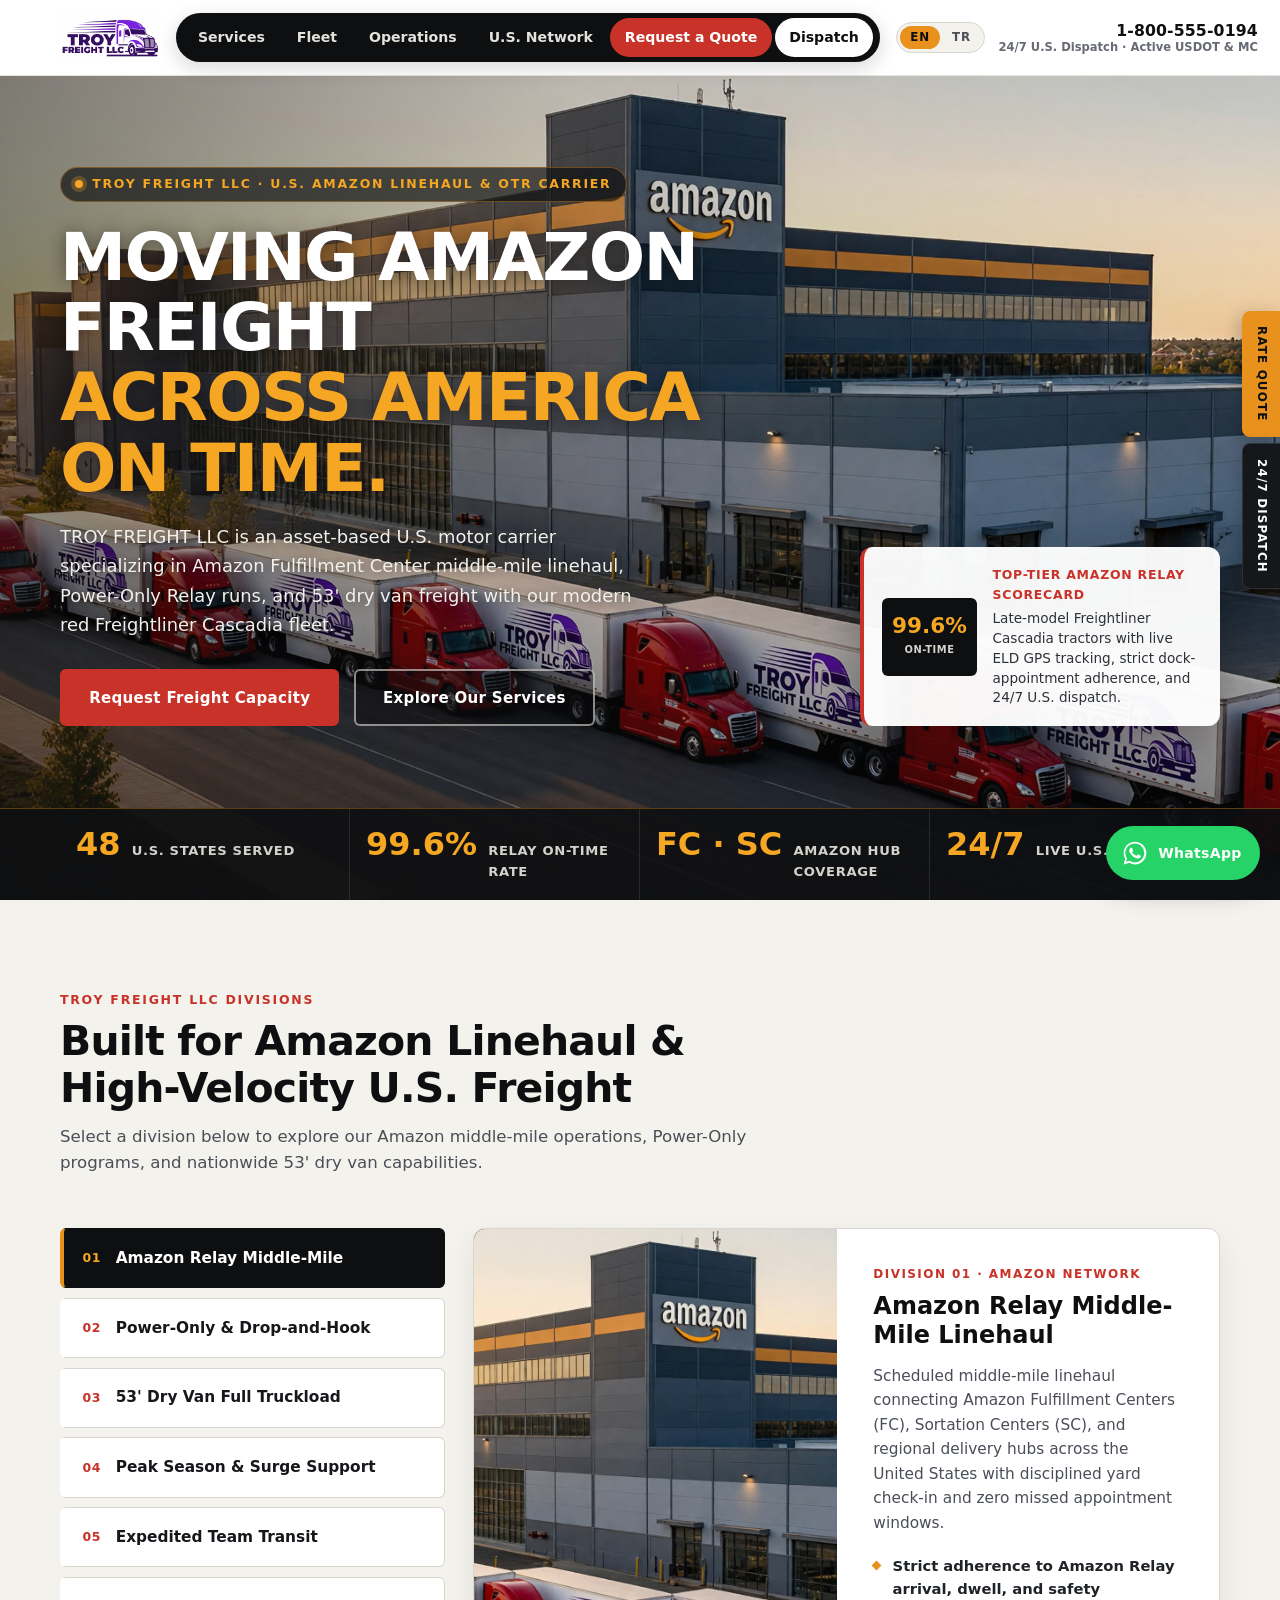
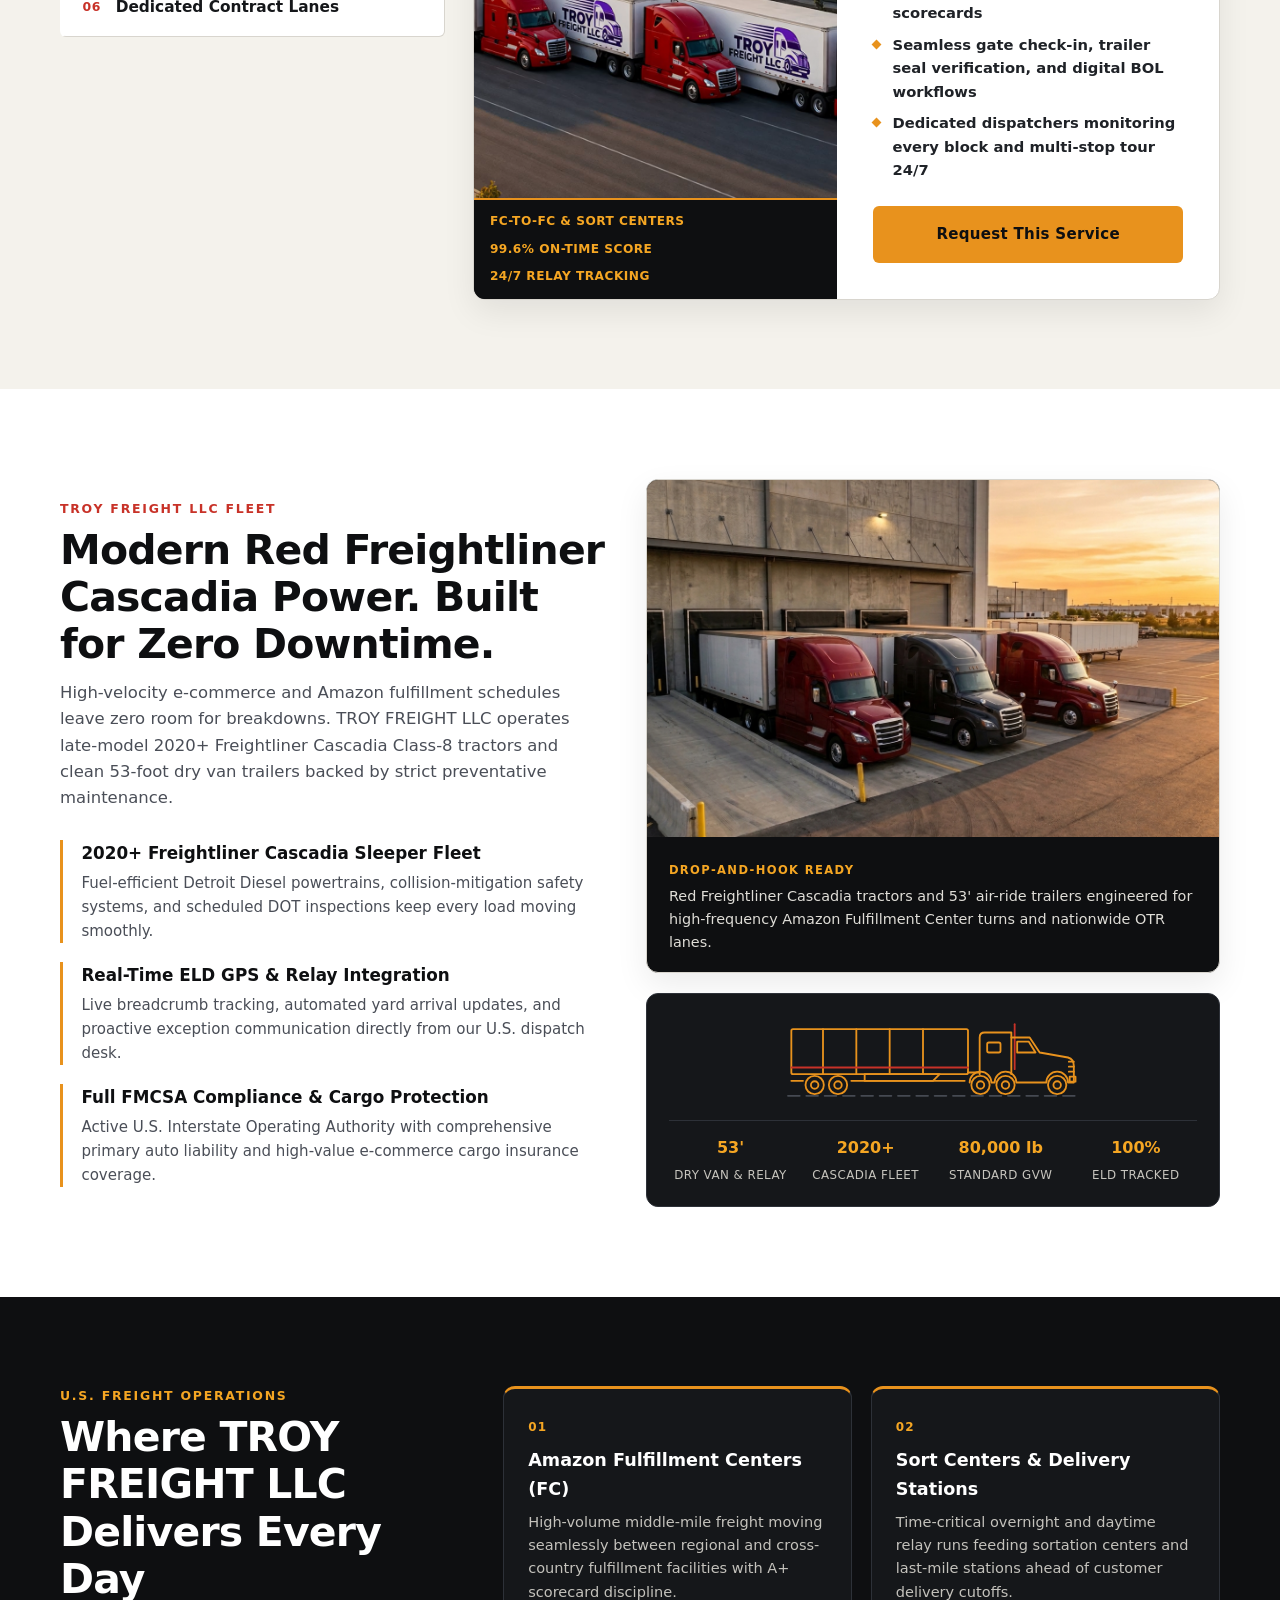
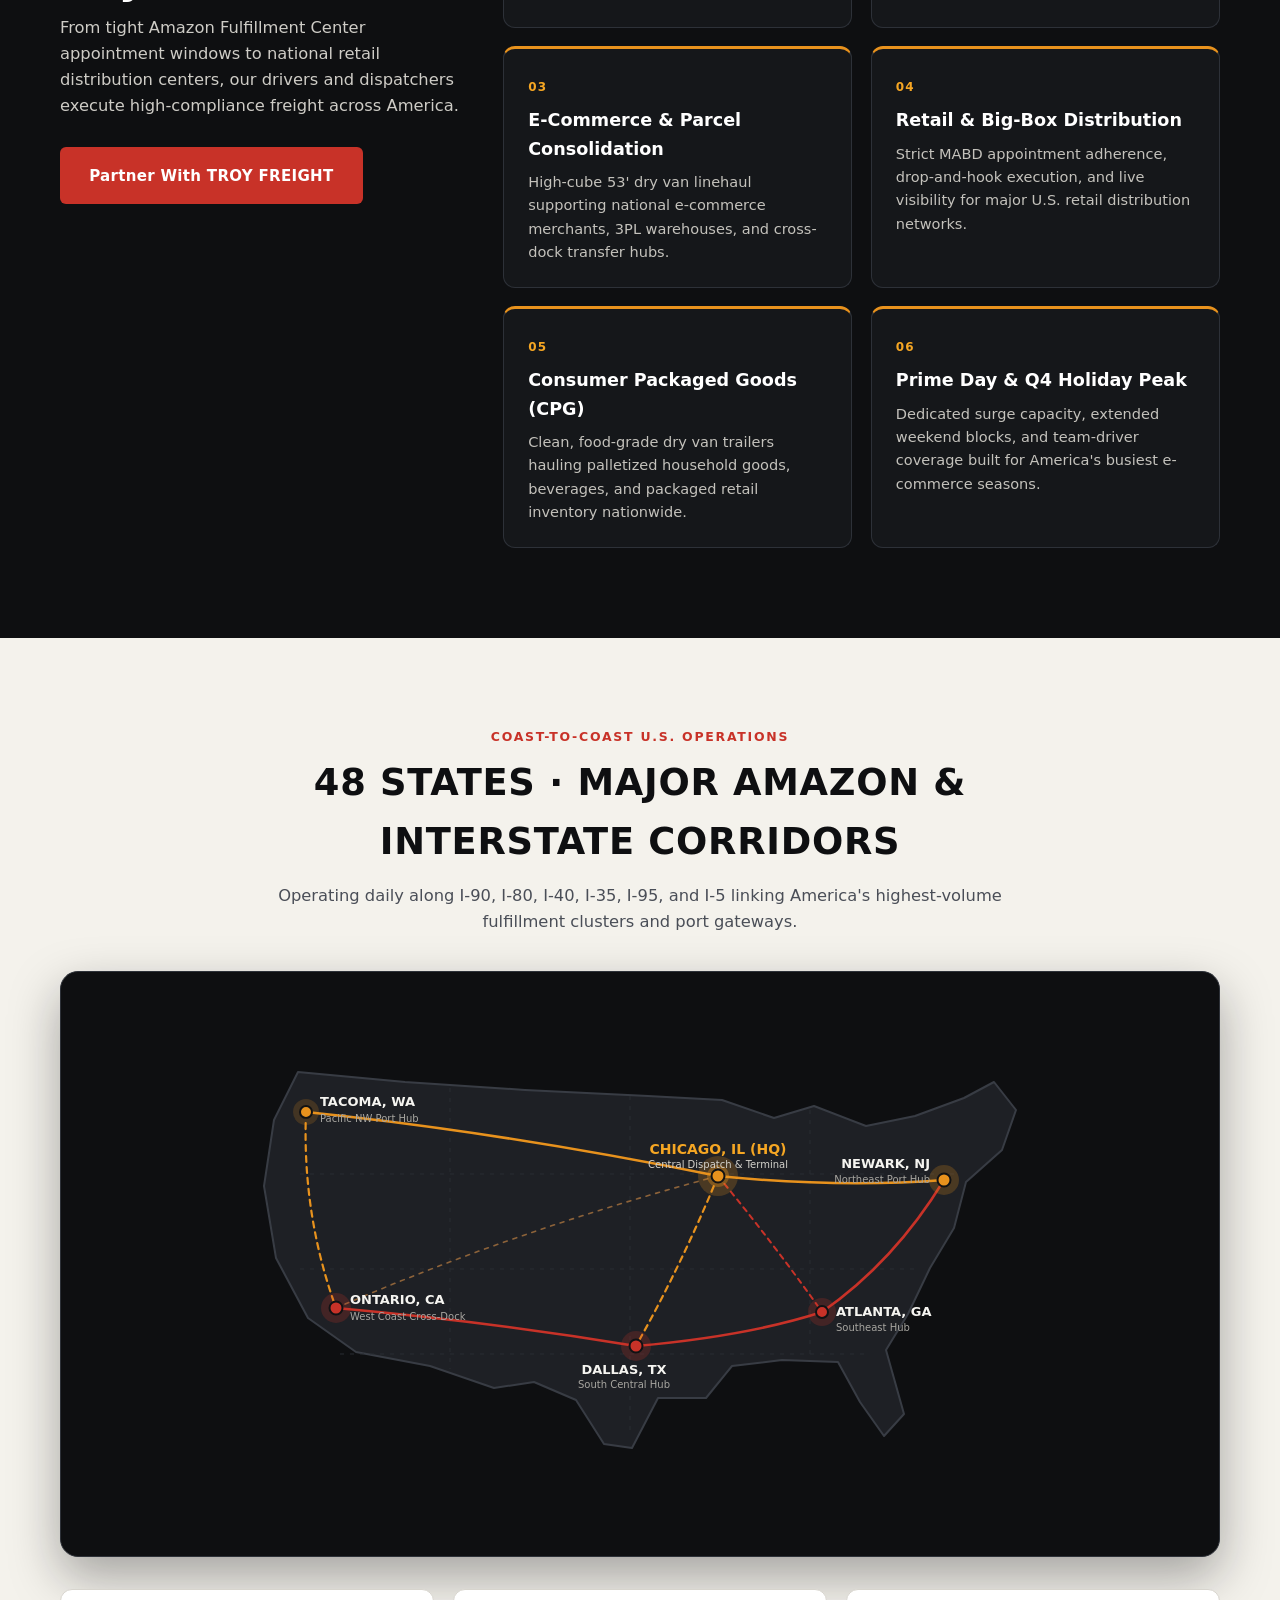
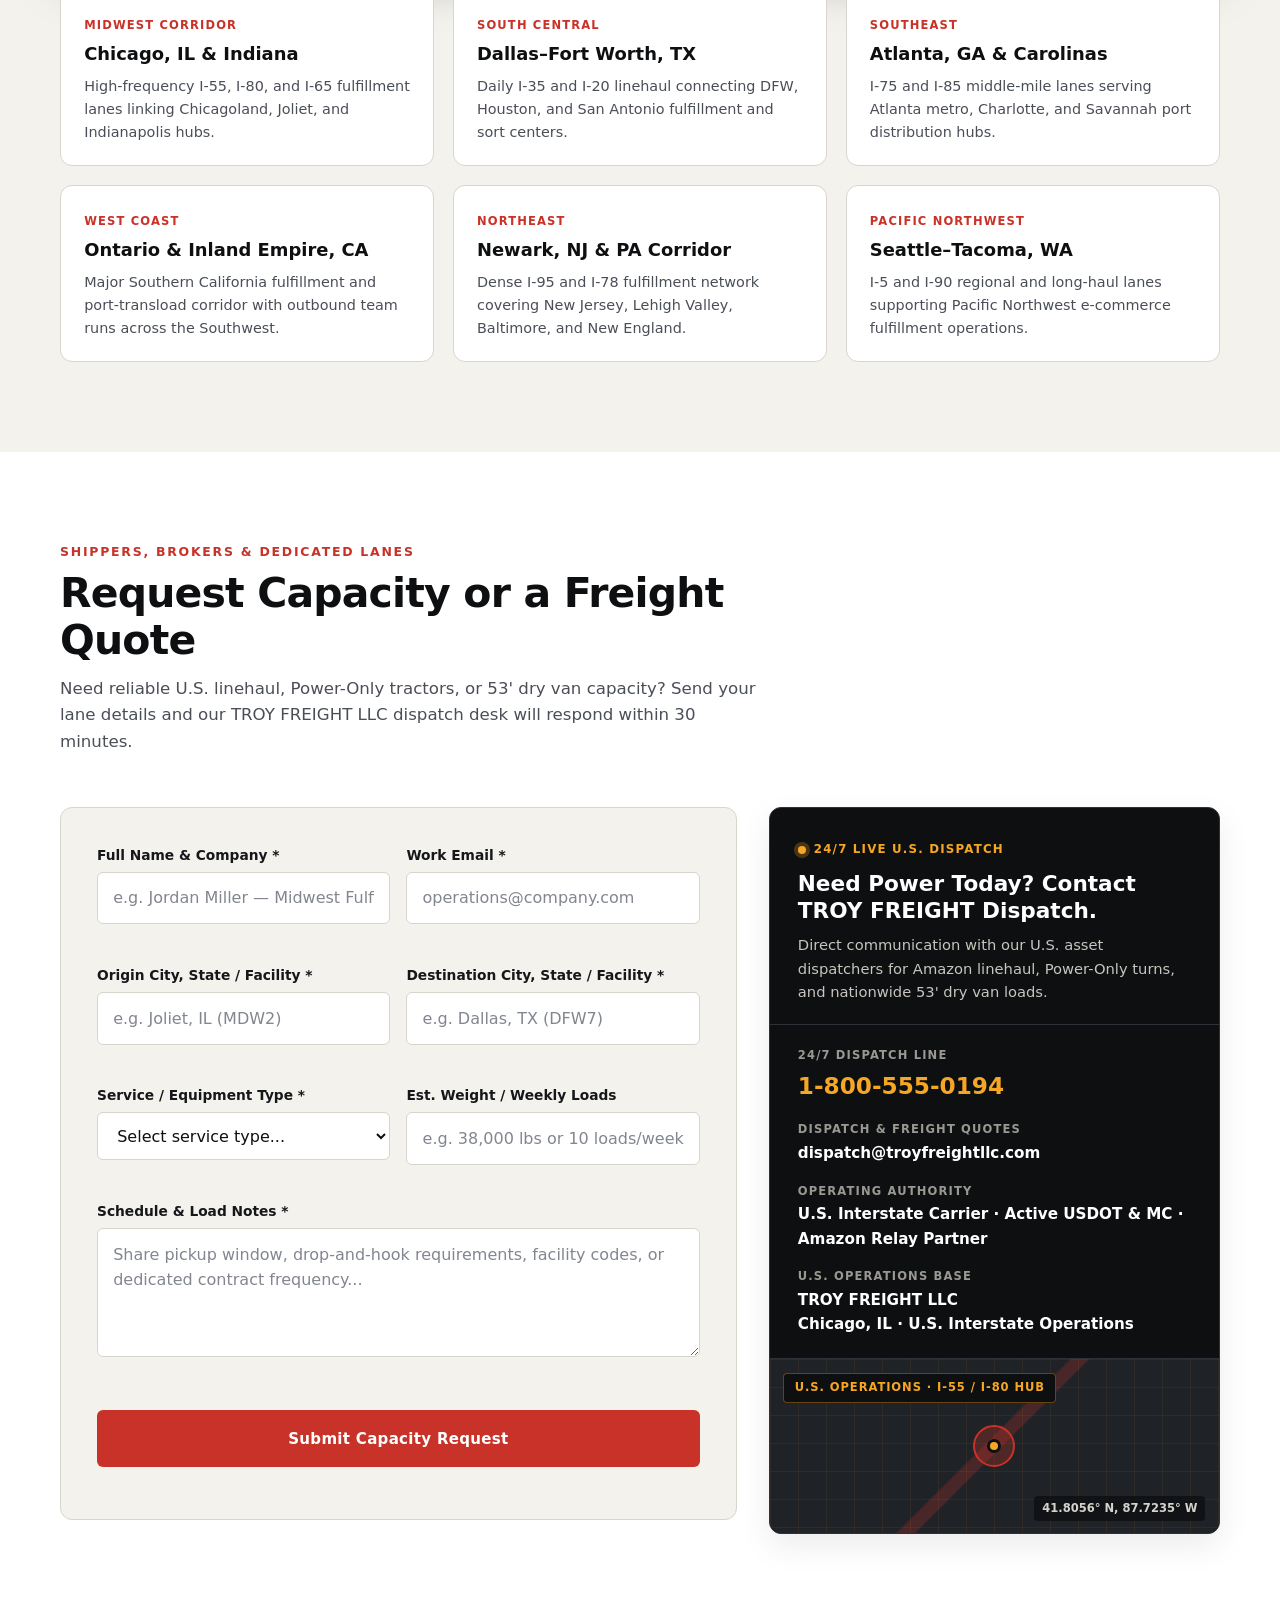
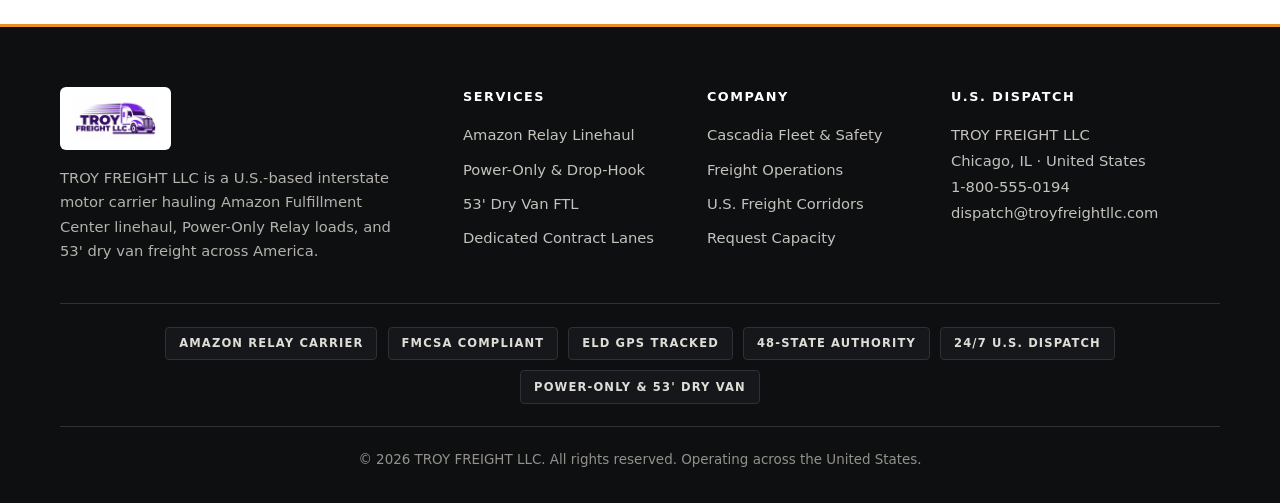
==== commit ea7369fa: "Add floating bottom-right WhatsApp button (+1 650 995 1660)" ====
--- a/logitistik-gemini-v2/index.html
+++ b/logitistik-gemini-v2/index.html
@@ -68,6 +68,20 @@
     <a href="#quote" class="quick-rail-btn quick-rail-btn--amber" data-i18n="rail.quote">Rate Quote</a>
     <a href="#contact" class="quick-rail-btn quick-rail-btn--dark" data-i18n="rail.dispatch">24/7 Dispatch</a>
   </aside>
+
+  <!-- Floating Bottom-Right WhatsApp Button -->
+  <a
+    href="https://api.whatsapp.com/send/?phone=16509951660&amp;text&amp;type=phone_number&amp;app_absent=0"
+    class="whatsapp-fab"
+    target="_blank"
+    rel="noopener noreferrer"
+    aria-label="Chat with TROY FREIGHT LLC on WhatsApp"
+  >
+    <svg class="whatsapp-icon" viewBox="0 0 32 32" width="28" height="28" aria-hidden="true" focusable="false">
+      <path fill="currentColor" d="M16.04 3C8.86 3 3.04 8.82 3.04 16c0 2.29.6 4.53 1.74 6.5L3 29l6.67-1.75A12.94 12.94 0 0 0 16.04 29C23.22 29 29.04 23.18 29.04 16S23.22 3 16.04 3zm0 23.8c-2.06 0-4.08-.55-5.84-1.6l-.42-.25-3.96 1.04 1.06-3.86-.27-.44a10.76 10.76 0 0 1-1.66-5.7c0-5.96 4.85-10.8 10.82-10.8 2.89 0 5.6 1.13 7.64 3.17a10.73 10.73 0 0 1 3.17 7.64c0 5.96-4.85 10.8-10.54 10.8zm5.92-8.08c-.32-.16-1.92-.95-2.22-1.06-.3-.11-.52-.16-.73.16-.22.32-.84 1.06-1.03 1.28-.19.22-.38.24-.7.08-.32-.16-1.37-.5-2.61-1.61-.96-.86-1.62-1.92-1.81-2.24-.19-.32-.02-.5.14-.66.15-.15.32-.38.49-.57.16-.19.22-.32.32-.54.11-.22.05-.41-.03-.57-.08-.16-.73-1.76-1-2.41-.26-.63-.53-.55-.73-.56h-.62c-.22 0-.57.08-.87.41-.3.32-1.14 1.11-1.14 2.71s1.17 3.14 1.33 3.36c.16.22 2.3 3.51 5.57 4.92.78.34 1.39.54 1.86.69.78.25 1.49.21 2.06.13.63-.09 1.92-.79 2.19-1.55.27-.76.27-1.41.19-1.55-.08-.14-.3-.22-.62-.38z"/>
+    </svg>
+    <span class="whatsapp-label" data-i18n="whatsapp.label">WhatsApp</span>
+  </a>
 
   <main id="main-content">
     <!-- 1. Full-Bleed Highway & Amazon Fulfillment Hero -->
--- a/logitistik-gemini-v2/css/styles.css
+++ b/logitistik-gemini-v2/css/styles.css
@@ -412,6 +412,55 @@
   border-right: none;
 }
 
+/* Floating Bottom-Right WhatsApp Button */
+.whatsapp-fab {
+  position: fixed;
+  right: 20px;
+  bottom: max(20px, env(safe-area-inset-bottom));
+  z-index: 95;
+  display: inline-flex;
+  align-items: center;
+  gap: 0.55rem;
+  height: 54px;
+  padding: 0 1.15rem 0 0.95rem;
+  background-color: #25D366;
+  color: var(--white);
+  border-radius: 999px;
+  font-size: 0.88rem;
+  font-weight: 800;
+  letter-spacing: 0.02em;
+  box-shadow: 0 10px 26px rgba(14, 15, 17, 0.3);
+  transition: transform var(--transition), background-color var(--transition), box-shadow var(--transition);
+}
+
+.whatsapp-fab:hover,
+.whatsapp-fab:focus-visible {
+  background-color: #1EB858;
+  color: var(--white);
+  transform: translateY(-2px);
+  box-shadow: 0 14px 32px rgba(14, 15, 17, 0.36);
+}
+
+.whatsapp-icon {
+  flex-shrink: 0;
+  display: block;
+}
+
+@media (max-width: 640px) {
+  .whatsapp-fab {
+    right: 16px;
+    bottom: max(16px, env(safe-area-inset-bottom));
+    width: 56px;
+    height: 56px;
+    padding: 0;
+    justify-content: center;
+  }
+
+  .whatsapp-label {
+    display: none;
+  }
+}
+
 /* ==========================================================================
    Buttons
    ========================================================================== */
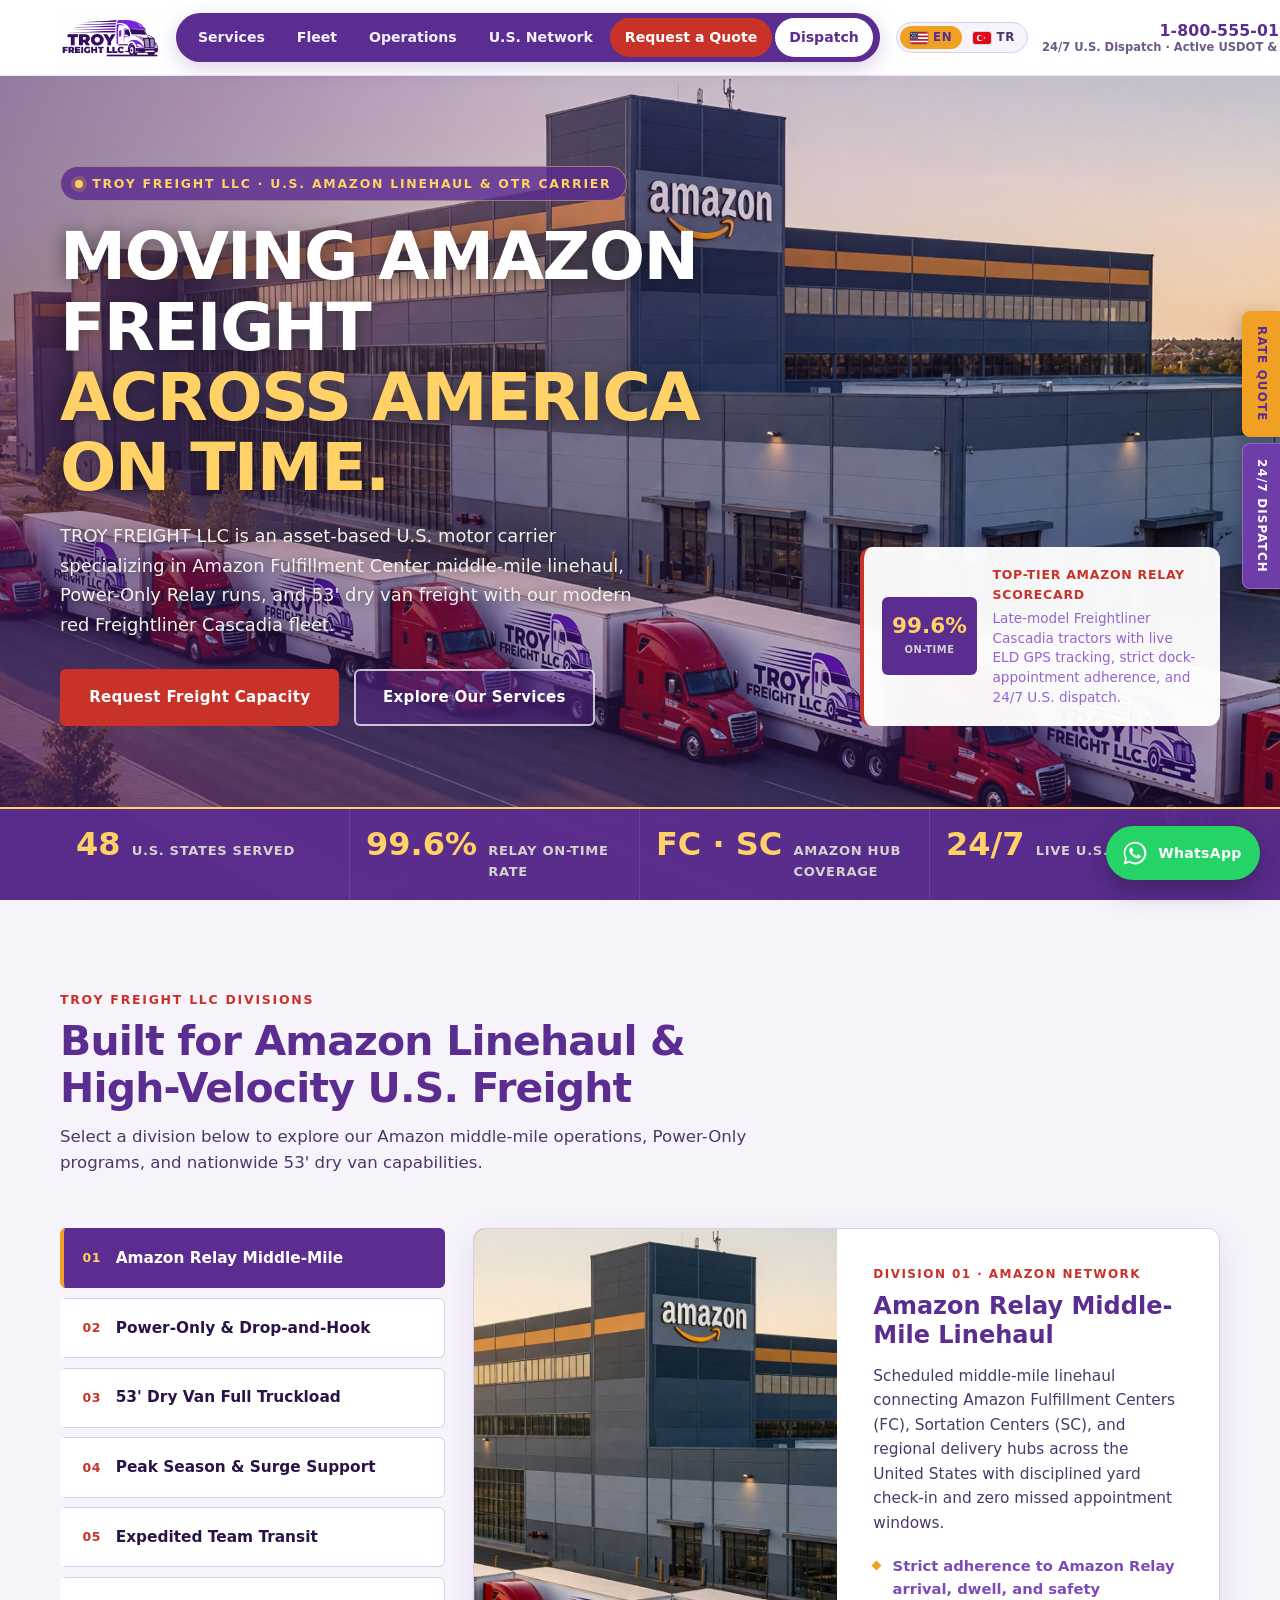
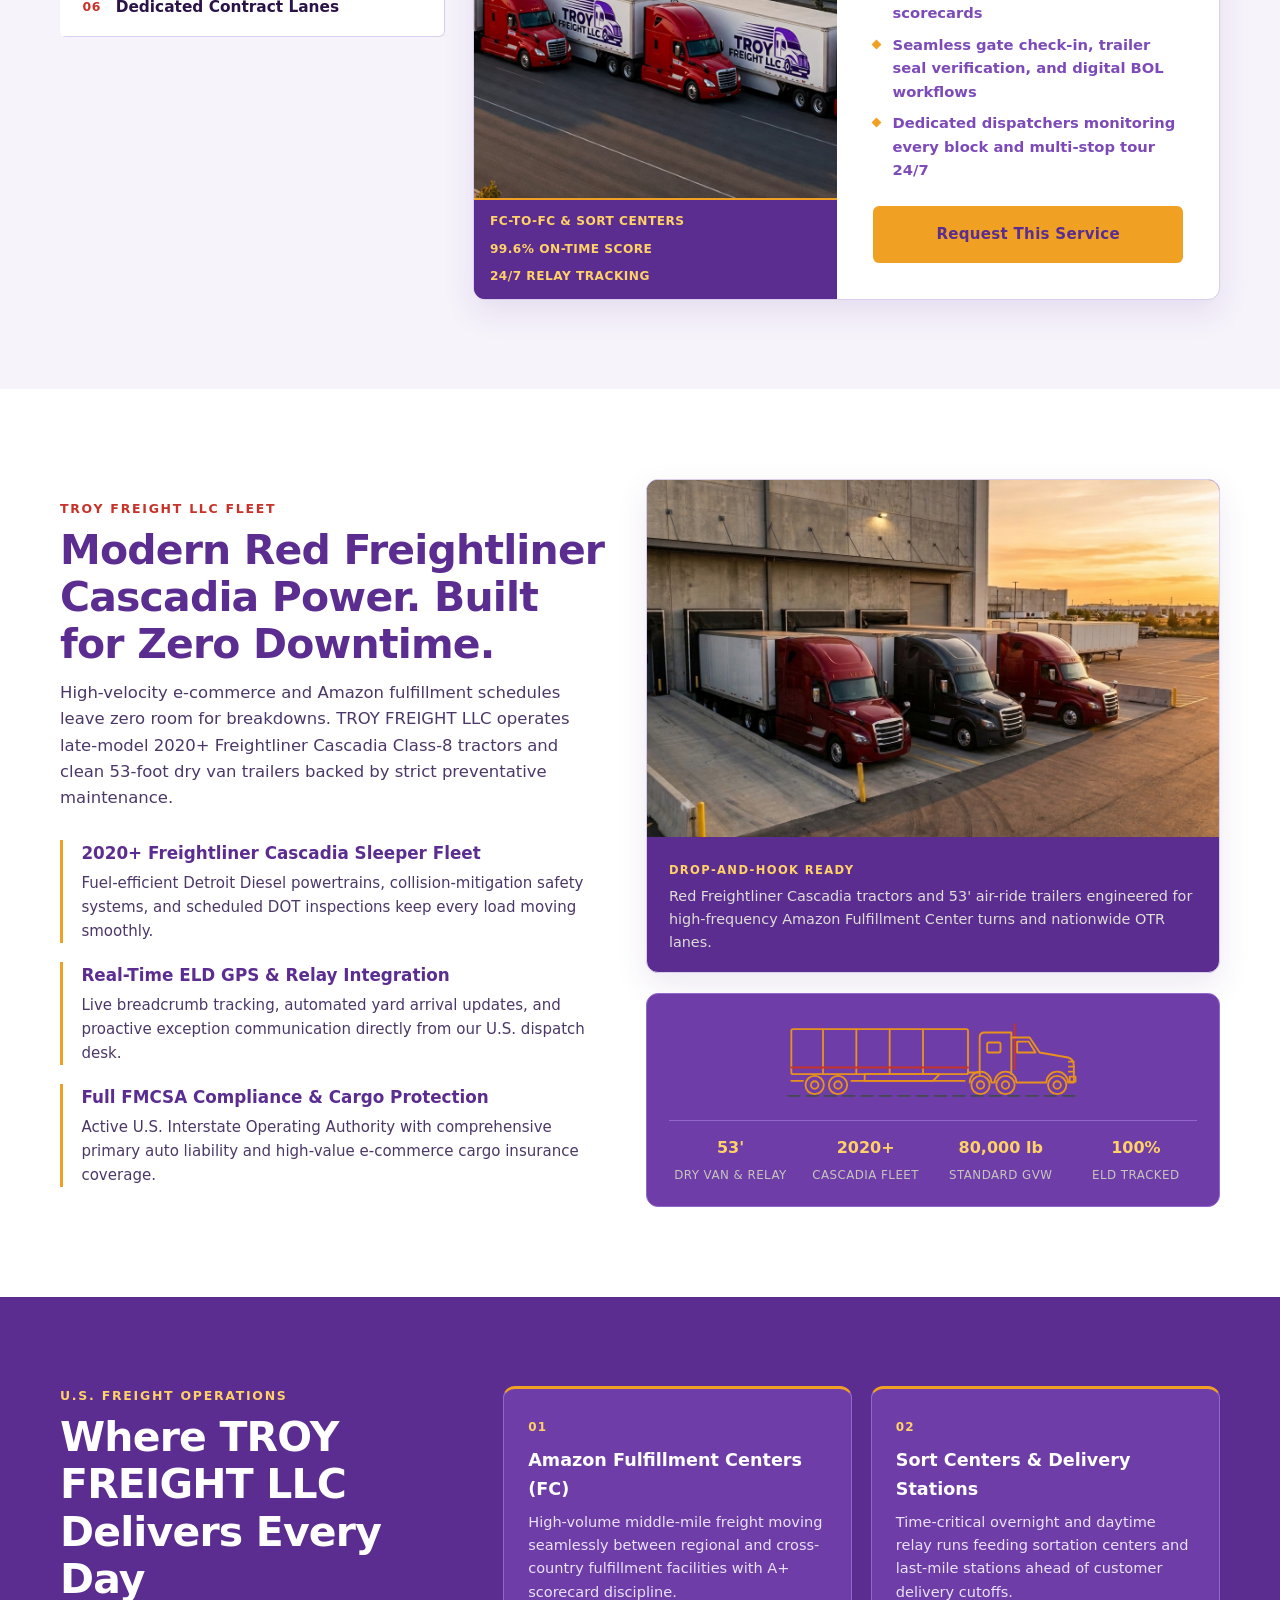
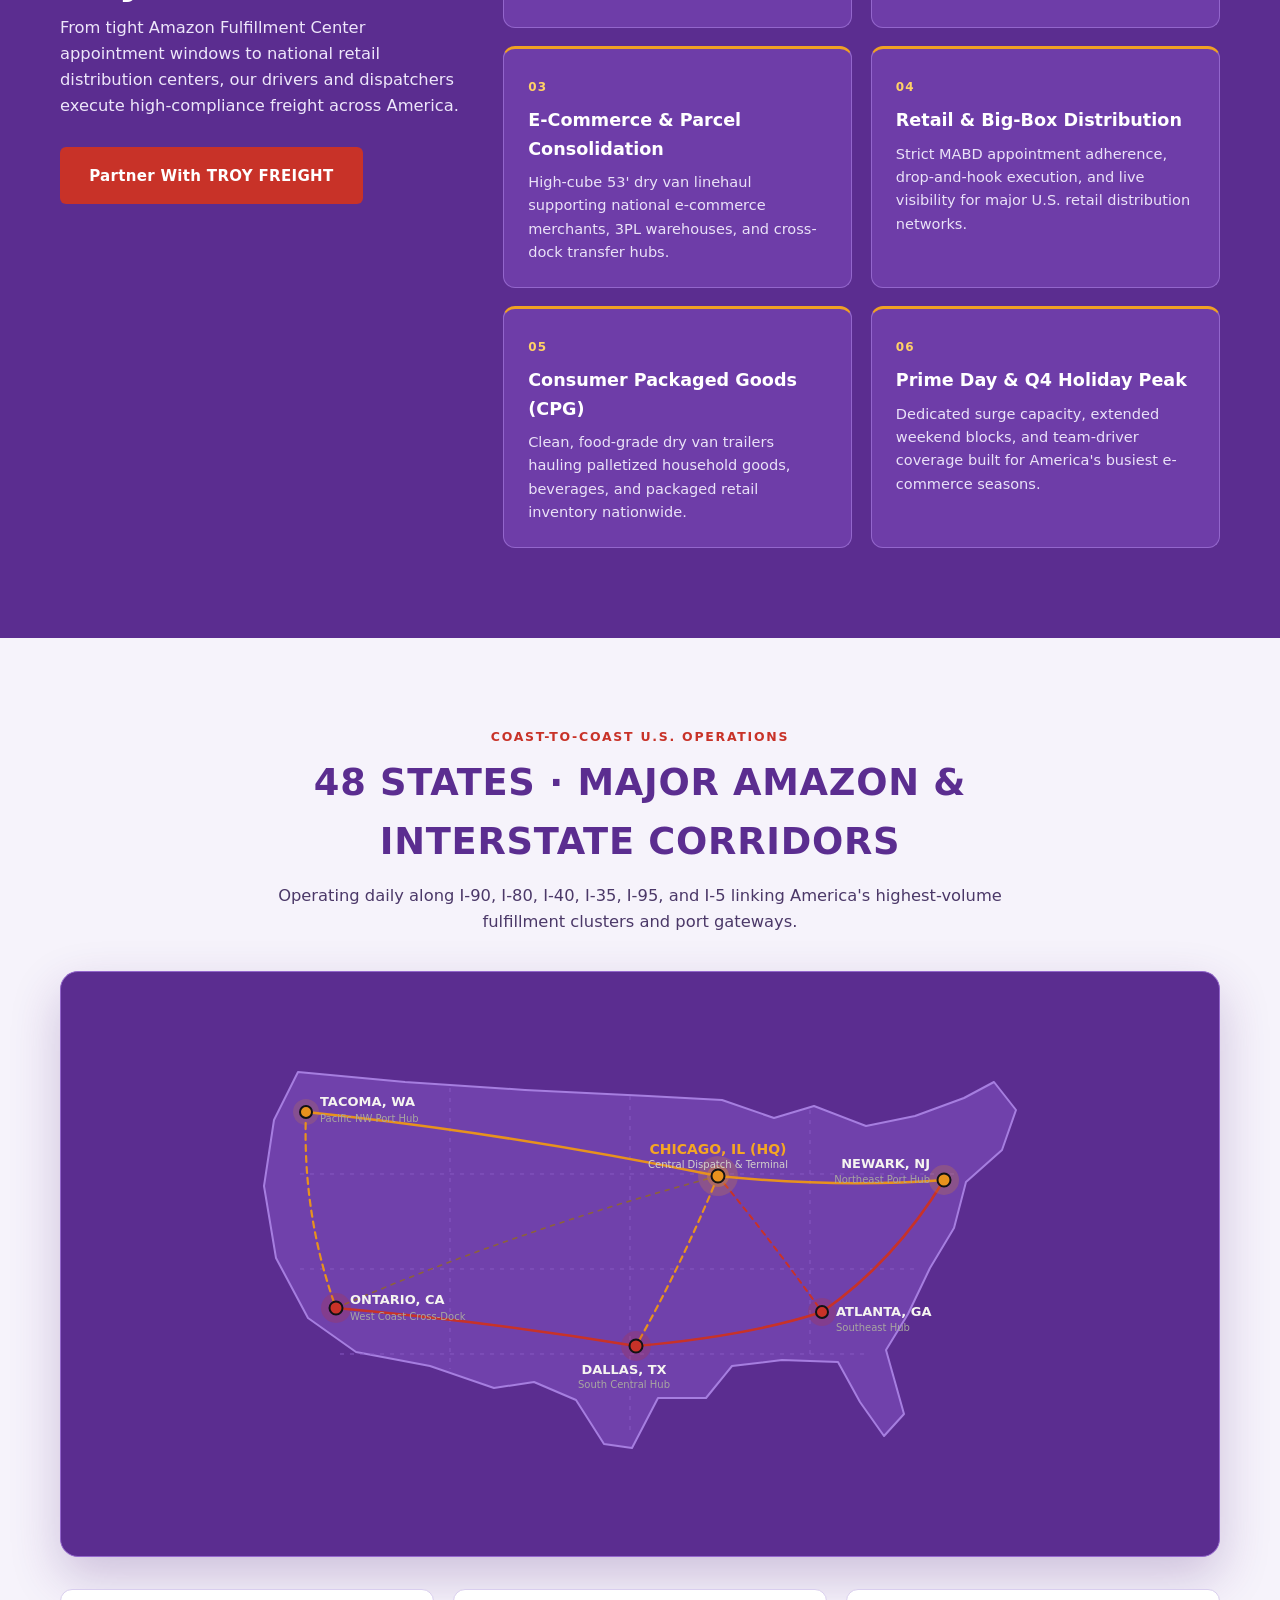
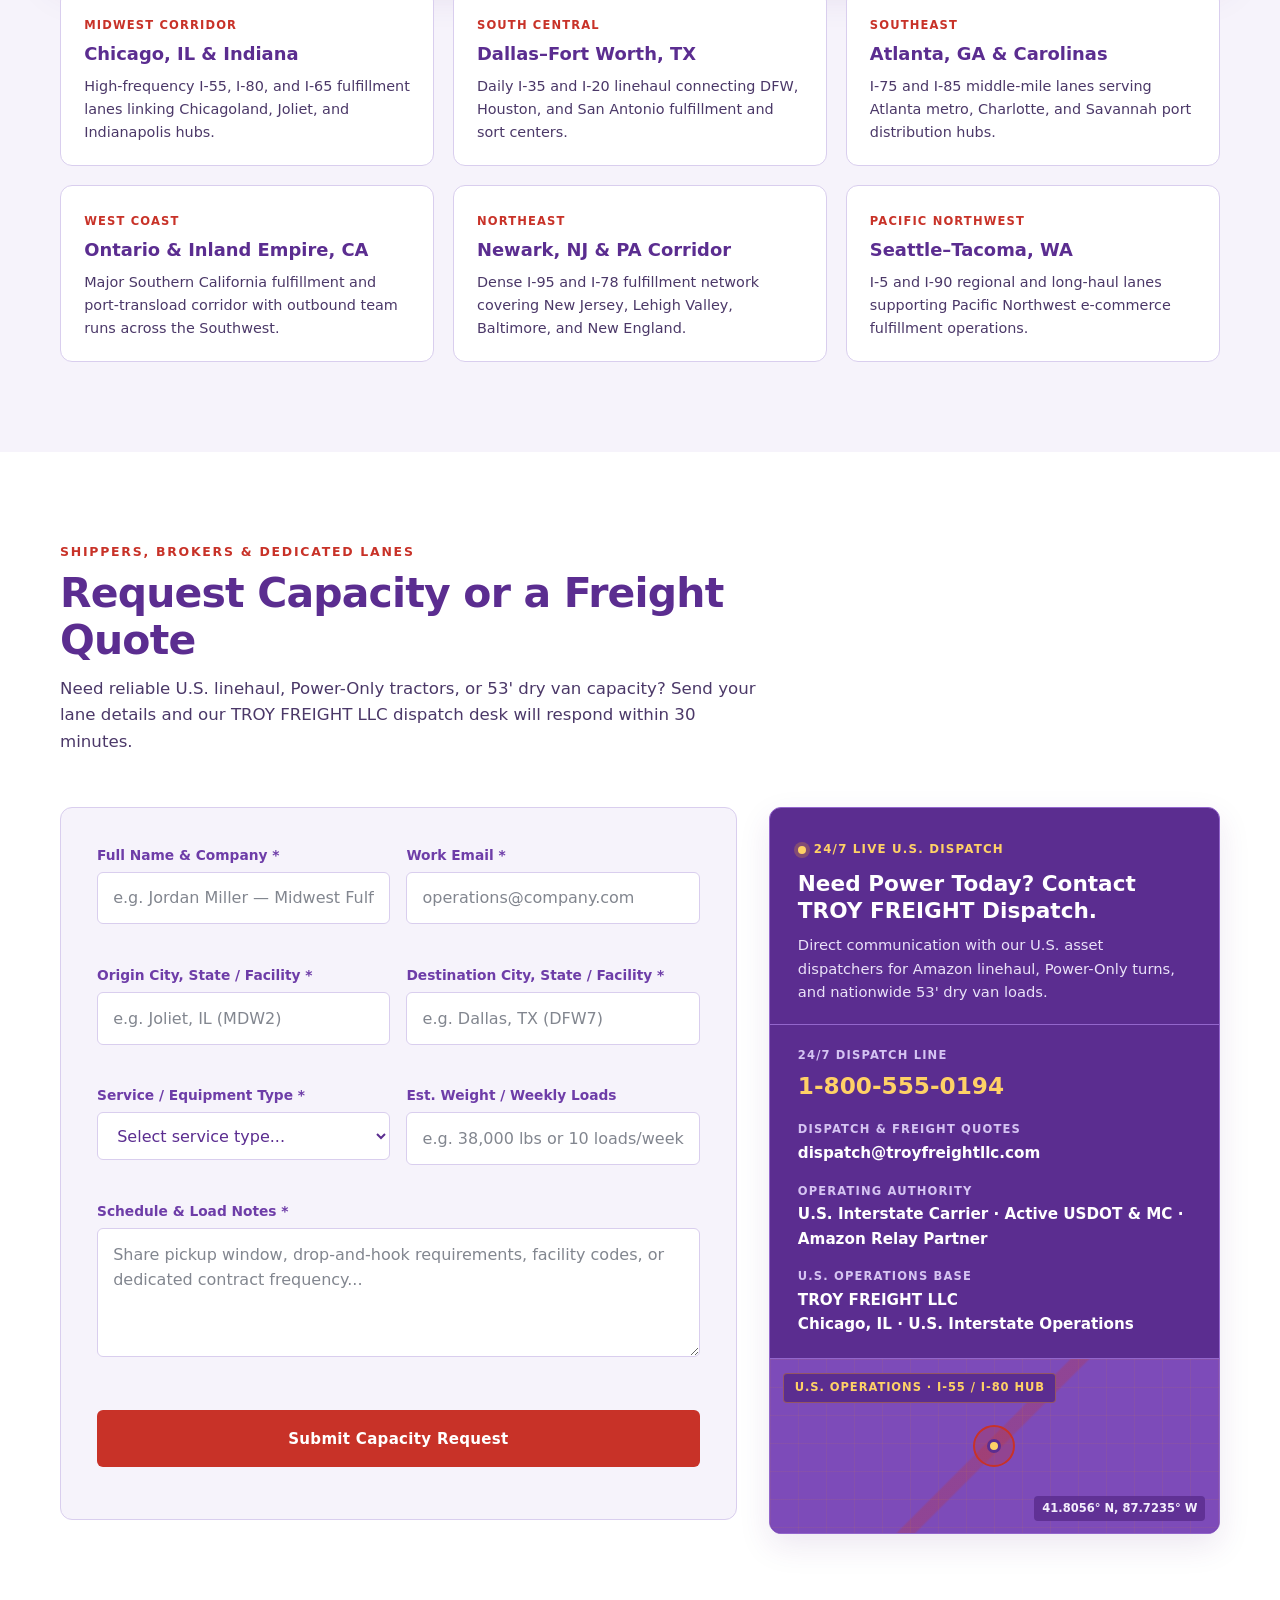
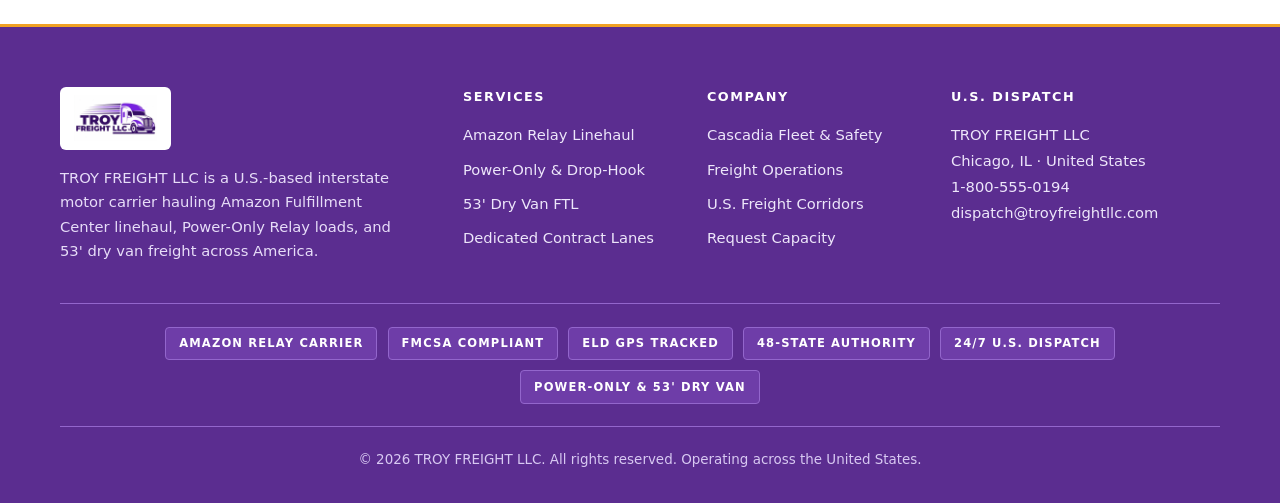
==== commit 214b1a0f: "Add inline SVG US and TR flag icons to language switcher" ====
--- a/logitistik-gemini-v2/index.html
+++ b/logitistik-gemini-v2/index.html
@@ -39,8 +39,28 @@
 
       <div class="header-right">
         <div class="lang-switch" role="group" aria-label="Language selection">
-          <button type="button" class="lang-btn is-active" data-lang="en" aria-pressed="true">EN</button>
-          <button type="button" class="lang-btn" data-lang="tr" aria-pressed="false">TR</button>
+          <button type="button" class="lang-btn is-active" data-lang="en" aria-pressed="true">
+            <svg class="lang-flag" viewBox="0 0 24 16" width="18" height="12" aria-hidden="true" focusable="false">
+              <rect width="24" height="16" rx="2" fill="#FFFFFF"/>
+              <path d="M0 0h24v2.3H0zm0 4.6h24v2.3H0zm0 4.6h24v2.3H0zm0 4.5h24V16H0z" fill="#B22234"/>
+              <rect width="10.5" height="9.2" fill="#3C3B6E"/>
+              <g fill="#FFFFFF">
+                <circle cx="2.2" cy="2.1" r="0.7"/><circle cx="5.2" cy="2.1" r="0.7"/><circle cx="8.2" cy="2.1" r="0.7"/>
+                <circle cx="3.7" cy="4.6" r="0.7"/><circle cx="6.7" cy="4.6" r="0.7"/>
+                <circle cx="2.2" cy="7.1" r="0.7"/><circle cx="5.2" cy="7.1" r="0.7"/><circle cx="8.2" cy="7.1" r="0.7"/>
+              </g>
+            </svg>
+            <span>EN</span>
+          </button>
+          <button type="button" class="lang-btn" data-lang="tr" aria-pressed="false">
+            <svg class="lang-flag" viewBox="0 0 24 16" width="18" height="12" aria-hidden="true" focusable="false">
+              <rect width="24" height="16" rx="2" fill="#E30A17"/>
+              <circle cx="9.2" cy="8" r="4.1" fill="#FFFFFF"/>
+              <circle cx="10.4" cy="8" r="3.25" fill="#E30A17"/>
+              <polygon fill="#FFFFFF" points="13.6,8 14.77,7.61 14.77,6.38 15.5,7.37 16.68,7 15.96,8 16.68,9 15.5,8.63 14.77,9.62 14.77,8.39"/>
+            </svg>
+            <span>TR</span>
+          </button>
         </div>
 
         <div class="header-utility">
--- a/logitistik-gemini-v2/css/styles.css
+++ b/logitistik-gemini-v2/css/styles.css
@@ -1,25 +1,29 @@
 /* ==========================================================================
-   IRONROAD FREIGHT — U.S. Trucking Website (Zero-Blue Industrial Palette)
-   Colors: Asphalt Obsidian, Heavy Charcoal, Warm Concrete, Highway Amber, Freight Crimson
+   TROY FREIGHT LLC — U.S. Trucking Website (Light/Royal Purple & White Brand Palette)
    ========================================================================== */
 
 :root {
-  /* Strictly NO blue tones */
-  --asphalt-950: #0E0F11;
-  --asphalt-900: #15171A;
-  --asphalt-800: #1F2227;
-  --asphalt-700: #2D3138;
-  --charcoal-600: #4A4E57;
-  --charcoal-500: #666A73;
-  --stone-300: #D8D5CE;
-  --stone-200: #E7E4DD;
-  --stone-100: #F4F2EC;
+  /* TROY Brand Purple Surface Scale (Lighter, vibrant royal purple — no black) */
+  --asphalt-950: #5B2D90;
+  --asphalt-900: #6E3DA8;
+  --asphalt-800: #7D4BB9;
+  --asphalt-700: #9366CC;
+
+  /* Readable Deep Plum Ink for Light Backgrounds */
+  --ink-900: #2A1447;
+  --charcoal-600: #4B3868;
+  --charcoal-500: #6D5A88;
+
+  /* Soft Lavender-White Neutrals */
+  --stone-300: #D9CEEE;
+  --stone-200: #EAE3F7;
+  --stone-100: #F6F3FB;
   --white: #FFFFFF;
 
-  /* American Trucking Accents */
-  --amber-500: #E8921D;
-  --amber-400: #F5A623;
-  --amber-600: #C97A10;
+  /* Accents */
+  --amber-500: #F0A124;
+  --amber-400: #FFD166;
+  --amber-600: #D48412;
   --crimson-600: #C83228;
   --crimson-700: #A9251C;
   --crimson-50: #FDF1F0;
@@ -34,8 +38,8 @@
   --radius-sm: 6px;
   --radius-md: 12px;
   --radius-lg: 18px;
-  --shadow-soft: 0 12px 32px rgba(14, 15, 17, 0.08);
-  --shadow-heavy: 0 20px 50px rgba(14, 15, 17, 0.35);
+  --shadow-soft: 0 12px 32px rgba(75, 29, 122, 0.10);
+  --shadow-heavy: 0 20px 50px rgba(75, 29, 122, 0.24);
   --transition: 0.22s ease;
 }
 
@@ -56,7 +60,7 @@
   font-family: var(--font-sans);
   font-size: 1rem;
   line-height: 1.6;
-  color: var(--asphalt-900);
+  color: var(--ink-900);
   background-color: var(--white);
   -webkit-font-smoothing: antialiased;
   overflow-x: clip;
@@ -219,7 +223,7 @@
   background-color: var(--asphalt-950);
   padding: 0.35rem 0.45rem;
   border-radius: 999px;
-  box-shadow: 0 6px 20px rgba(14, 15, 17, 0.16);
+  box-shadow: 0 6px 20px rgba(91, 45, 144, 0.22);
 }
 
 .nav-list {
@@ -235,7 +239,7 @@
   padding: 0.5rem 0.9rem;
   font-size: 0.88rem;
   font-weight: 600;
-  color: #E4E2DC;
+  color: #F3EEFC;
   border-radius: 999px;
   transition: background-color var(--transition), color var(--transition);
   white-space: nowrap;
@@ -289,17 +293,27 @@
 }
 
 .lang-btn {
+  display: inline-flex;
+  align-items: center;
+  gap: 0.34rem;
   border: none;
   background: transparent;
   color: var(--charcoal-600);
   font-size: 0.74rem;
   font-weight: 800;
-  letter-spacing: 0.08em;
-  padding: 0.34rem 0.62rem;
+  letter-spacing: 0.06em;
+  padding: 0.34rem 0.58rem;
   border-radius: 999px;
   cursor: pointer;
   line-height: 1;
   transition: background-color var(--transition), color var(--transition);
+}
+
+.lang-flag {
+  display: block;
+  flex-shrink: 0;
+  border-radius: 2px;
+  box-shadow: 0 0 0 1px rgba(42, 20, 71, 0.14);
 }
 
 .lang-btn:hover {
@@ -502,8 +516,8 @@
 }
 
 .btn-outline-light {
-  background-color: rgba(14, 15, 17, 0.45);
-  border-color: rgba(244, 242, 236, 0.55);
+  background-color: rgba(91, 45, 144, 0.48);
+  border-color: rgba(255, 255, 255, 0.72);
   color: var(--white);
 }
 
@@ -547,8 +561,8 @@
   position: absolute;
   inset: 0;
   background:
-    linear-gradient(90deg, rgba(14, 15, 17, 0.50) 0%, rgba(14, 15, 17, 0.18) 46%, rgba(14, 15, 17, 0.04) 100%),
-    linear-gradient(180deg, rgba(14, 15, 17, 0.08) 0%, rgba(14, 15, 17, 0.0) 50%, rgba(14, 15, 17, 0.42) 100%);
+    linear-gradient(90deg, rgba(64, 28, 108, 0.52) 0%, rgba(75, 35, 124, 0.20) 46%, rgba(91, 45, 144, 0.04) 100%),
+    linear-gradient(180deg, rgba(64, 28, 108, 0.10) 0%, rgba(64, 28, 108, 0.0) 50%, rgba(64, 28, 108, 0.42) 100%);
 }
 
 .hero-inner {
@@ -572,8 +586,8 @@
   letter-spacing: 0.14em;
   text-transform: uppercase;
   color: var(--amber-400);
-  background-color: rgba(14, 15, 17, 0.68);
-  border: 1px solid rgba(232, 146, 29, 0.4);
+  background-color: rgba(91, 45, 144, 0.82);
+  border: 1px solid rgba(255, 209, 102, 0.45);
   padding: 0.4rem 0.9rem;
   border-radius: 999px;
   margin-bottom: 1.25rem;
@@ -683,8 +697,8 @@
 .hero-metrics {
   position: relative;
   z-index: 2;
-  background-color: rgba(14, 15, 17, 0.9);
-  border-top: 1px solid rgba(232, 146, 29, 0.35);
+  background-color: rgba(91, 45, 144, 0.94);
+  border-top: 2px solid var(--amber-400);
 }
 
 .metrics-grid {
@@ -1062,7 +1076,7 @@
 }
 
 .industries-lead {
-  color: #CECCC6;
+  color: #EDE6FA;
   font-size: 1.02rem;
   margin-bottom: 1.75rem;
 }
@@ -1105,7 +1119,7 @@
 
 .industry-text {
   font-size: 0.91rem;
-  color: #C4C2BC;
+  color: #EAE2F8;
   line-height: 1.6;
 }
 
@@ -1321,7 +1335,7 @@
 
 .dispatch-sub {
   font-size: 0.92rem;
-  color: #C7C5BE;
+  color: #EAE2F8;
 }
 
 .dispatch-details {
@@ -1342,7 +1356,7 @@
   font-weight: 700;
   text-transform: uppercase;
   letter-spacing: 0.1em;
-  color: #9A9892;
+  color: #D5C4F2;
 }
 
 .dispatch-value {
@@ -1412,8 +1426,8 @@
   bottom: 0.75rem;
   font-size: 0.72rem;
   font-weight: 700;
-  color: #D4D2CC;
-  background-color: rgba(14, 15, 17, 0.78);
+  color: #F3EEFC;
+  background-color: rgba(91, 45, 144, 0.85);
   padding: 0.2rem 0.5rem;
   border-radius: 4px;
 }
@@ -1453,7 +1467,7 @@
   margin-top: 1rem;
   max-width: 340px;
   font-size: 0.92rem;
-  color: #B4B2AC;
+  color: #E7DDF8;
   line-height: 1.65;
 }
 
@@ -1476,7 +1490,7 @@
 
 .footer-links a {
   font-size: 0.92rem;
-  color: #C4C2BC;
+  color: #EDE6FA;
   transition: color var(--transition);
 }
 
@@ -1487,7 +1501,7 @@
 .footer-address {
   font-size: 0.92rem;
   line-height: 1.75;
-  color: #C4C2BC;
+  color: #EDE6FA;
 }
 
 .compliance-strip {
@@ -1504,7 +1518,7 @@
   font-size: 0.72rem;
   font-weight: 800;
   letter-spacing: 0.1em;
-  color: #DFDDD7;
+  color: var(--white);
   background-color: var(--asphalt-900);
   border: 1px solid var(--asphalt-700);
   padding: 0.4rem 0.8rem;
@@ -1518,7 +1532,7 @@
 
 .footer-copy {
   font-size: 0.84rem;
-  color: #93918B;
+  color: #D8C9F2;
 }
 
 /* ==========================================================================
@@ -1592,9 +1606,15 @@
   }
 
   .lang-btn {
-    padding: 0.42rem 0.62rem;
-    font-size: 0.76rem;
+    padding: 0.36rem 0.48rem;
+    gap: 0.26rem;
+    font-size: 0.72rem;
     min-height: 34px;
+  }
+
+  .lang-flag {
+    width: 16px;
+    height: 11px;
   }
 
   .menu-toggle {
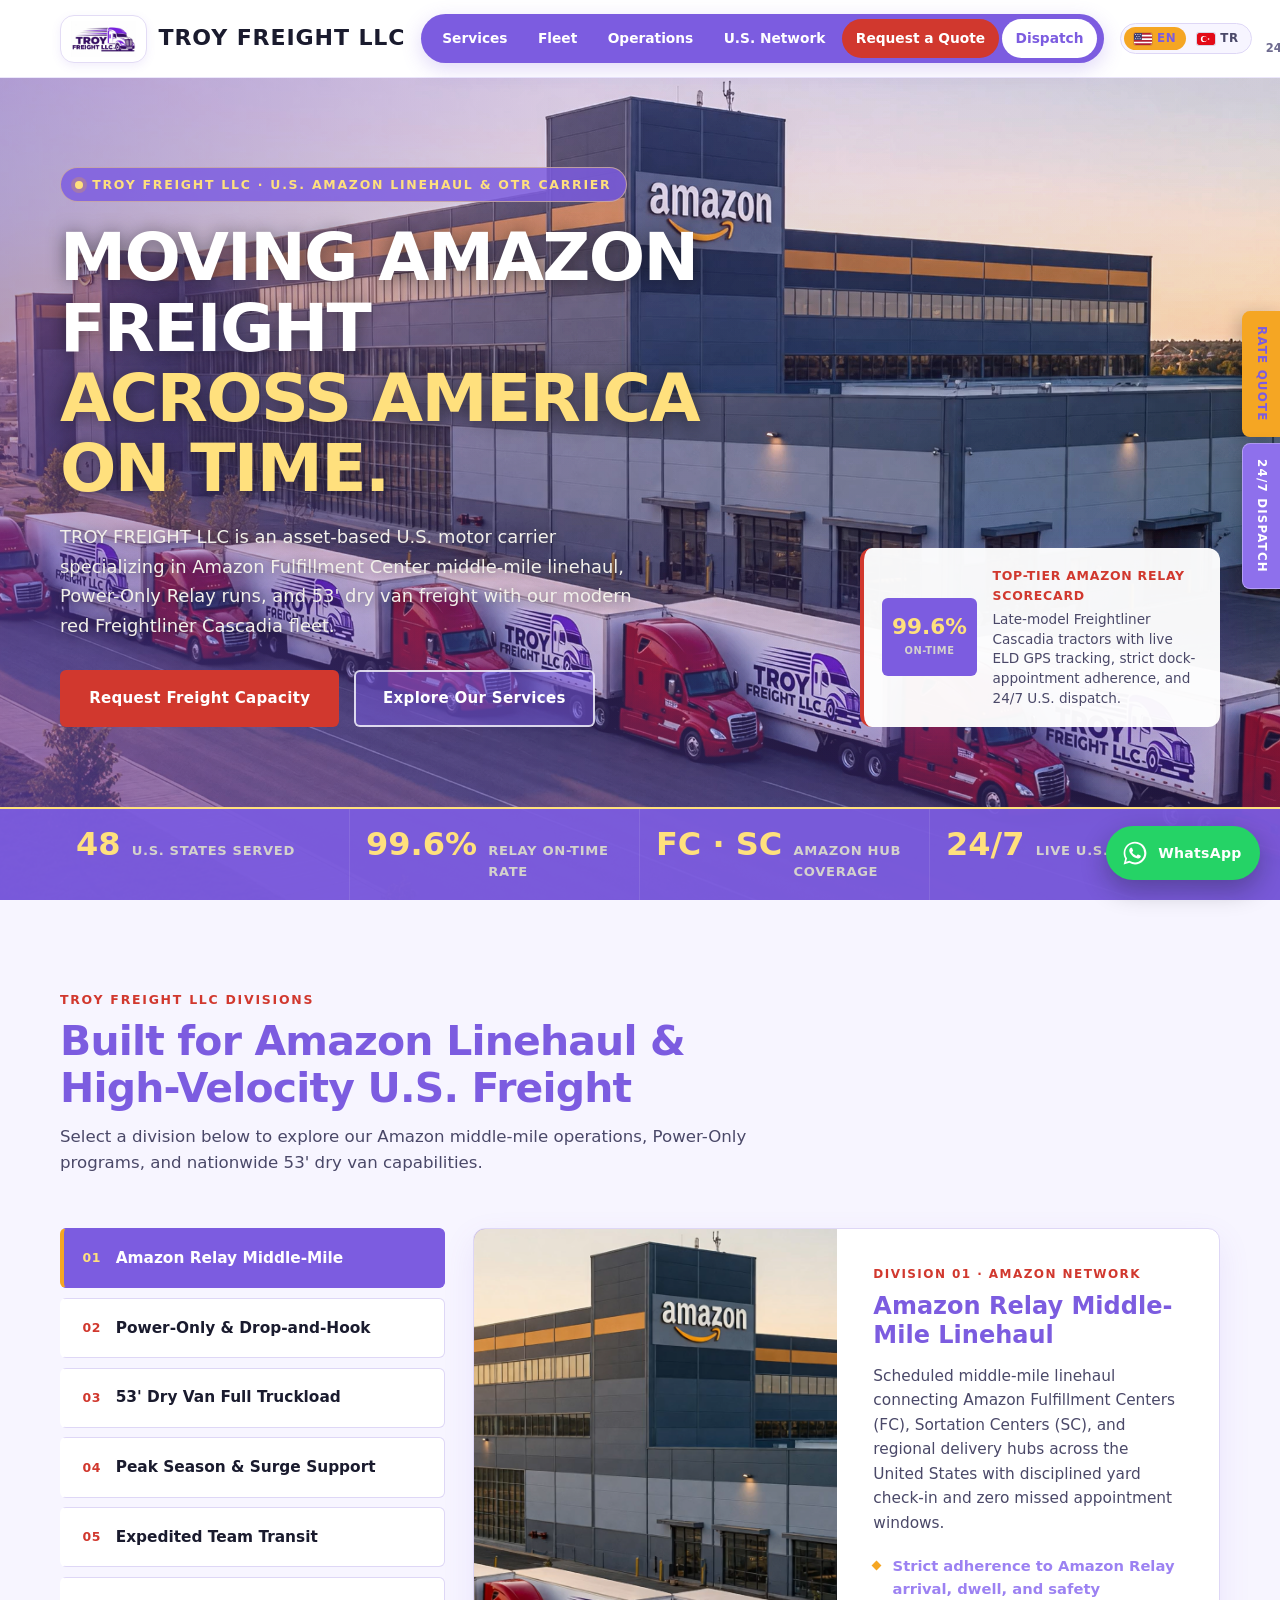
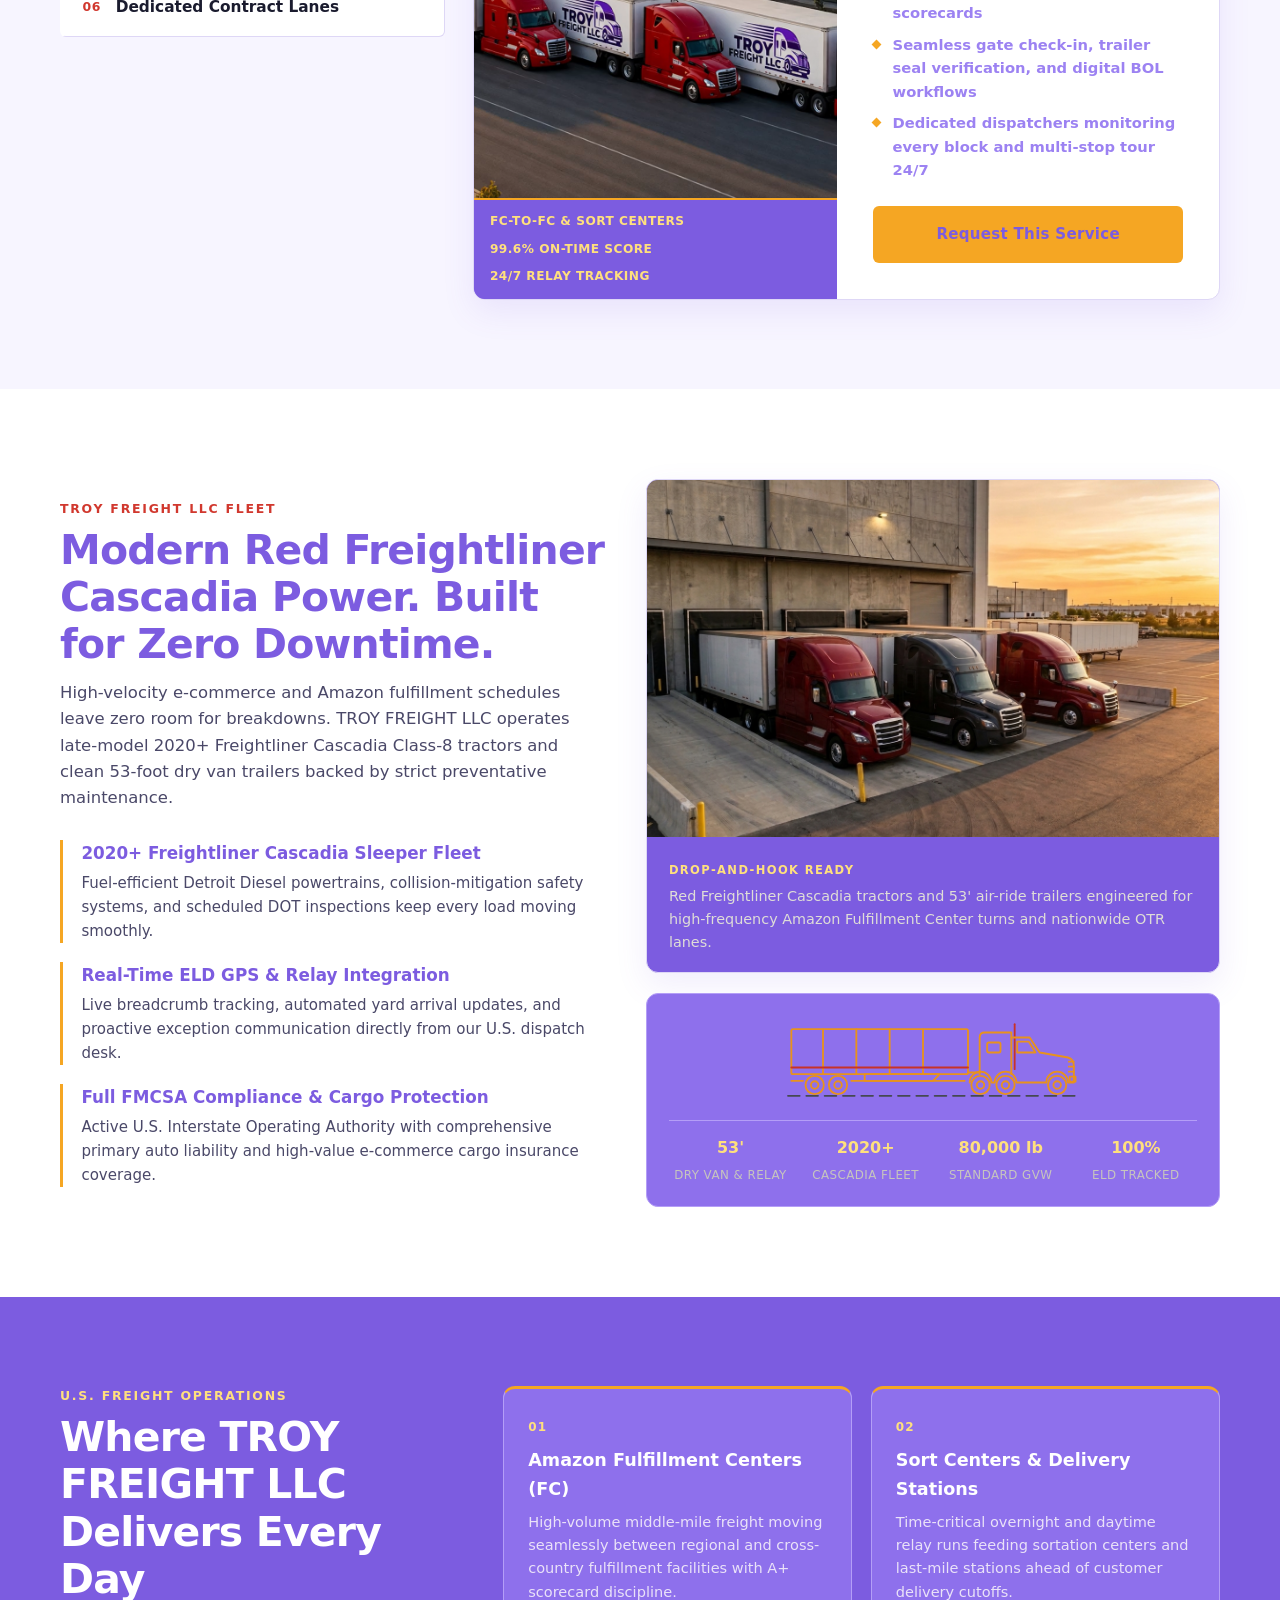
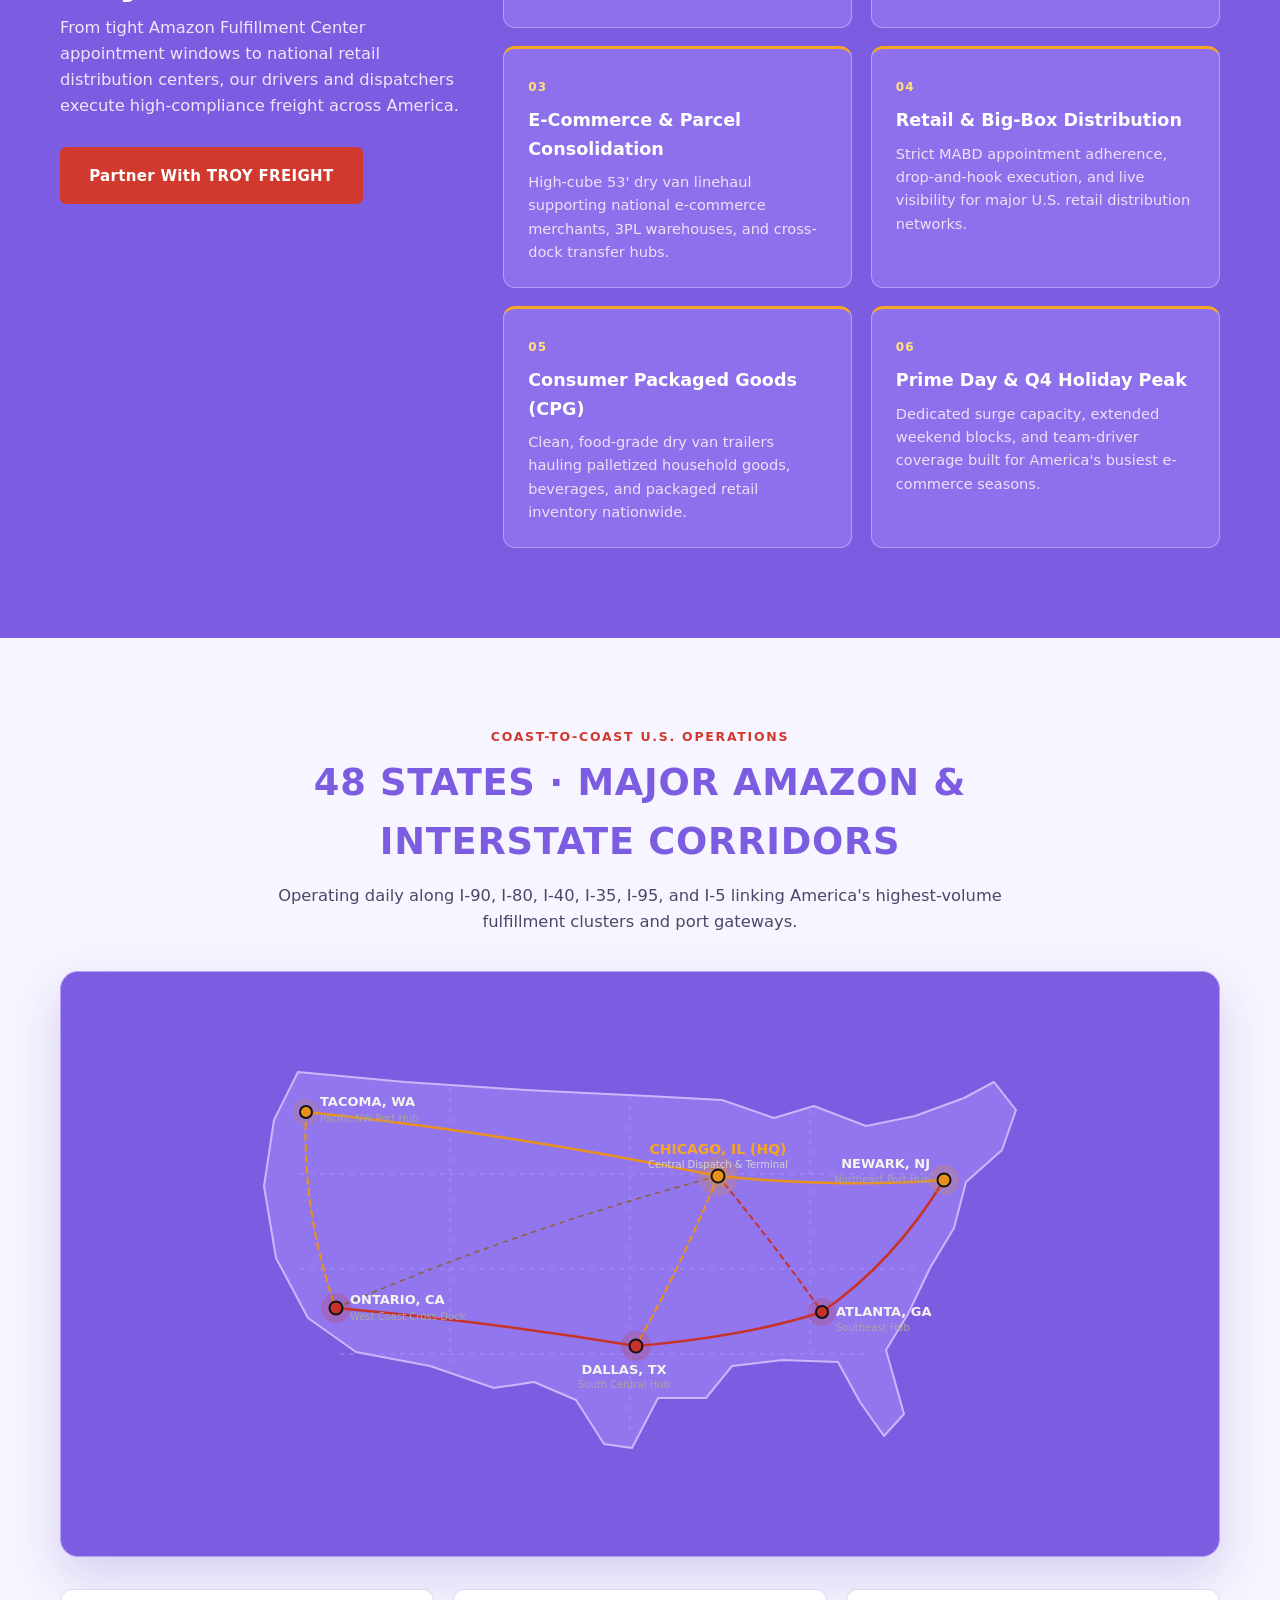
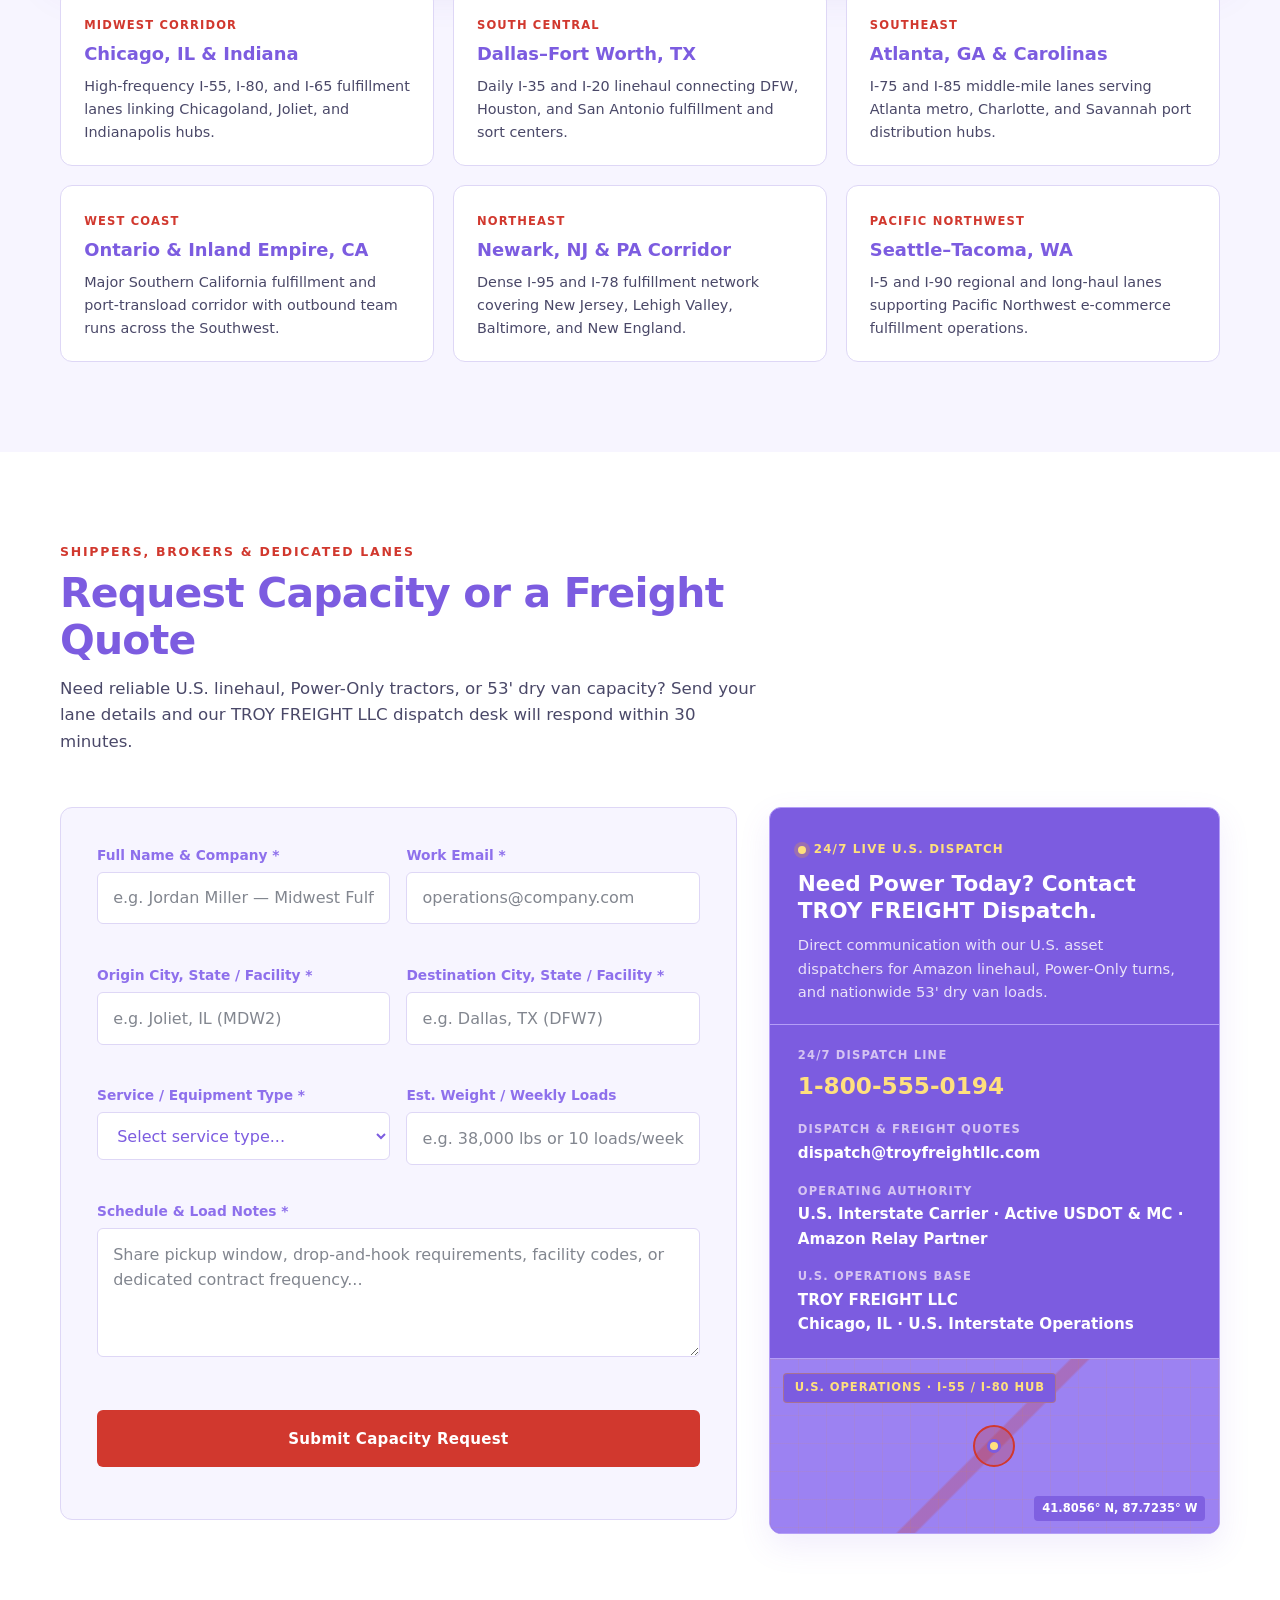
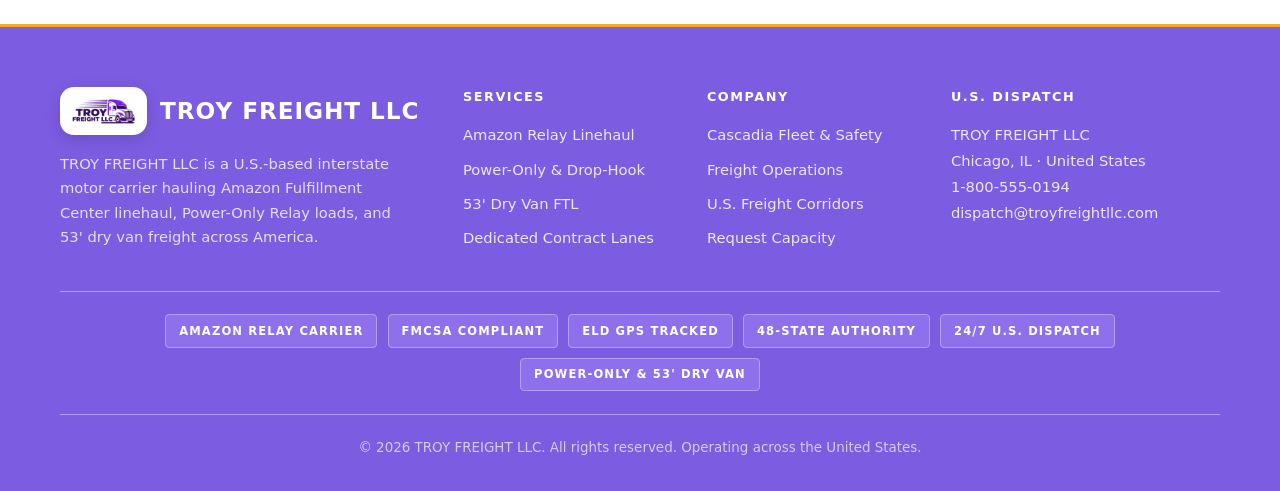
==== commit 4e69c37f: "Refine palette to modern light violet and match boxed logo + condensed TROY FREIGHT LLC wordmark" ====
--- a/logitistik-gemini-v2/index.html
+++ b/logitistik-gemini-v2/index.html
@@ -15,13 +15,16 @@
   <header class="site-header" id="top">
     <div class="container header-inner">
       <a href="#top" class="brand" aria-label="TROY FREIGHT LLC home">
-        <img
-          src="assets/images/troy-logo.png"
-          alt="TROY FREIGHT LLC"
-          class="brand-logo"
-          width="172"
-          height="54"
-        >
+        <span class="brand-box">
+          <img
+            src="assets/images/troy-logo.png"
+            alt=""
+            class="brand-logo"
+            width="104"
+            height="42"
+          >
+        </span>
+        <span class="brand-wordmark">TROY FREIGHT LLC</span>
       </a>
 
       <nav class="site-nav" id="primary-nav" aria-label="Primary navigation">
@@ -599,14 +602,17 @@
     <div class="container">
       <div class="footer-top">
         <div class="footer-brand-col">
-          <a href="#top" class="footer-logo-badge" aria-label="TROY FREIGHT LLC home">
-            <img
-              src="assets/images/troy-logo.png"
-              alt="TROY FREIGHT LLC"
-              class="footer-logo-img"
-              width="176"
-              height="56"
-            >
+          <a href="#top" class="brand brand--footer" aria-label="TROY FREIGHT LLC home">
+            <span class="brand-box brand-box--footer">
+              <img
+                src="assets/images/troy-logo.png"
+                alt=""
+                class="brand-logo"
+                width="104"
+                height="42"
+              >
+            </span>
+            <span class="brand-wordmark brand-wordmark--footer">TROY FREIGHT LLC</span>
           </a>
           <p class="footer-about" data-i18n="footer.about">
             TROY FREIGHT LLC is a U.S.-based interstate motor carrier hauling Amazon Fulfillment Center linehaul, Power-Only Relay loads, and 53&apos; dry van freight across America.
--- a/logitistik-gemini-v2/css/styles.css
+++ b/logitistik-gemini-v2/css/styles.css
@@ -1,45 +1,45 @@
 /* ==========================================================================
-   TROY FREIGHT LLC — U.S. Trucking Website (Light/Royal Purple & White Brand Palette)
+   TROY FREIGHT LLC — U.S. Trucking Website (Modern Light Purple & White Palette)
    ========================================================================== */
 
 :root {
-  /* TROY Brand Purple Surface Scale (Lighter, vibrant royal purple — no black) */
-  --asphalt-950: #5B2D90;
-  --asphalt-900: #6E3DA8;
-  --asphalt-800: #7D4BB9;
-  --asphalt-700: #9366CC;
-
-  /* Readable Deep Plum Ink for Light Backgrounds */
-  --ink-900: #2A1447;
-  --charcoal-600: #4B3868;
-  --charcoal-500: #6D5A88;
-
-  /* Soft Lavender-White Neutrals */
-  --stone-300: #D9CEEE;
-  --stone-200: #EAE3F7;
-  --stone-100: #F6F3FB;
+  /* Modern Light-Medium Lavender / Violet Surface Scale */
+  --asphalt-950: #7C5CE0;
+  --asphalt-900: #8E70EC;
+  --asphalt-800: #9C82F2;
+  --asphalt-700: #B49EF7;
+
+  /* Crisp Dark Ink on White Backgrounds (matches logo-v2.png wordmark) */
+  --ink-900: #1A1B2E;
+  --charcoal-600: #4A4868;
+  --charcoal-500: #6E6B8F;
+
+  /* Airy Lavender-White Neutrals */
+  --stone-300: #DED7F6;
+  --stone-200: #ECE7FB;
+  --stone-100: #F7F5FF;
   --white: #FFFFFF;
 
   /* Accents */
-  --amber-500: #F0A124;
-  --amber-400: #FFD166;
-  --amber-600: #D48412;
-  --crimson-600: #C83228;
-  --crimson-700: #A9251C;
+  --amber-500: #F5A623;
+  --amber-400: #FFE07D;
+  --amber-600: #D88B14;
+  --crimson-600: #D1382E;
+  --crimson-700: #B22920;
   --crimson-50: #FDF1F0;
   --success-700: #1F5E3B;
   --success-50: #ECF7F0;
 
   /* Layout & Typography */
-  --font-display: 'Segoe UI', system-ui, -apple-system, BlinkMacSystemFont, Roboto, Helvetica, Arial, sans-serif;
+  --font-display: 'Bahnschrift SemiCondensed', 'Bahnschrift', 'DIN Condensed', 'Arial Narrow', 'Segoe UI', system-ui, sans-serif;
   --font-sans: 'Segoe UI', system-ui, -apple-system, BlinkMacSystemFont, Roboto, Helvetica, Arial, sans-serif;
   --max-width: 1200px;
-  --header-height: 76px;
+  --header-height: 78px;
   --radius-sm: 6px;
   --radius-md: 12px;
   --radius-lg: 18px;
-  --shadow-soft: 0 12px 32px rgba(75, 29, 122, 0.10);
-  --shadow-heavy: 0 20px 50px rgba(75, 29, 122, 0.24);
+  --shadow-soft: 0 12px 32px rgba(124, 92, 224, 0.11);
+  --shadow-heavy: 0 20px 50px rgba(96, 68, 186, 0.22);
   --transition: 0.22s ease;
 }
 
@@ -144,30 +144,52 @@
 .brand {
   display: inline-flex;
   align-items: center;
-  gap: 0.7rem;
+  gap: 0.75rem;
   flex-shrink: 0;
 }
 
+.brand-box {
+  display: inline-flex;
+  align-items: center;
+  justify-content: center;
+  background-color: var(--white);
+  border: 1px solid #E3DCF5;
+  border-radius: 14px;
+  padding: 5px 10px;
+  box-shadow: 0 3px 10px rgba(124, 92, 224, 0.10);
+  flex-shrink: 0;
+}
+
 .brand-logo {
-  height: 56px;
+  height: 36px;
   width: auto;
   display: block;
   object-fit: contain;
 }
 
-.footer-logo-badge {
-  display: inline-flex;
-  align-items: center;
-  background-color: var(--white);
-  padding: 0.55rem 0.9rem;
-  border-radius: var(--radius-sm);
-}
-
-.footer-logo-img {
-  height: 46px;
-  width: auto;
-  display: block;
-  object-fit: contain;
+.brand-wordmark {
+  font-family: var(--font-display);
+  font-size: 1.38rem;
+  font-weight: 800;
+  letter-spacing: 0.04em;
+  line-height: 1;
+  color: var(--ink-900);
+  text-transform: uppercase;
+  white-space: nowrap;
+}
+
+.brand--footer {
+  gap: 0.85rem;
+}
+
+.brand-box--footer {
+  border-color: rgba(255, 255, 255, 0.35);
+  box-shadow: 0 4px 14px rgba(56, 36, 120, 0.22);
+}
+
+.brand-wordmark--footer {
+  color: var(--white);
+  font-size: 1.45rem;
 }
 
 .brand-emblem {
@@ -223,7 +245,7 @@
   background-color: var(--asphalt-950);
   padding: 0.35rem 0.45rem;
   border-radius: 999px;
-  box-shadow: 0 6px 20px rgba(91, 45, 144, 0.22);
+  box-shadow: 0 6px 20px rgba(124, 92, 224, 0.24);
 }
 
 .nav-list {
@@ -236,10 +258,10 @@
 
 .nav-link {
   display: inline-block;
-  padding: 0.5rem 0.9rem;
-  font-size: 0.88rem;
+  padding: 0.5rem 0.85rem;
+  font-size: 0.86rem;
   font-weight: 600;
-  color: #F3EEFC;
+  color: #FFFFFF;
   border-radius: 999px;
   transition: background-color var(--transition), color var(--transition);
   white-space: nowrap;
@@ -516,8 +538,8 @@
 }
 
 .btn-outline-light {
-  background-color: rgba(91, 45, 144, 0.48);
-  border-color: rgba(255, 255, 255, 0.72);
+  background-color: rgba(124, 92, 224, 0.52);
+  border-color: rgba(255, 255, 255, 0.78);
   color: var(--white);
 }
 
@@ -561,8 +583,8 @@
   position: absolute;
   inset: 0;
   background:
-    linear-gradient(90deg, rgba(64, 28, 108, 0.52) 0%, rgba(75, 35, 124, 0.20) 46%, rgba(91, 45, 144, 0.04) 100%),
-    linear-gradient(180deg, rgba(64, 28, 108, 0.10) 0%, rgba(64, 28, 108, 0.0) 50%, rgba(64, 28, 108, 0.42) 100%);
+    linear-gradient(90deg, rgba(102, 72, 194, 0.48) 0%, rgba(124, 92, 224, 0.18) 46%, rgba(124, 92, 224, 0.03) 100%),
+    linear-gradient(180deg, rgba(102, 72, 194, 0.08) 0%, rgba(102, 72, 194, 0.0) 50%, rgba(102, 72, 194, 0.36) 100%);
 }
 
 .hero-inner {
@@ -586,8 +608,8 @@
   letter-spacing: 0.14em;
   text-transform: uppercase;
   color: var(--amber-400);
-  background-color: rgba(91, 45, 144, 0.82);
-  border: 1px solid rgba(255, 209, 102, 0.45);
+  background-color: rgba(124, 92, 224, 0.84);
+  border: 1px solid rgba(255, 224, 125, 0.5);
   padding: 0.4rem 0.9rem;
   border-radius: 999px;
   margin-bottom: 1.25rem;
@@ -690,14 +712,14 @@
 .highlight-text {
   font-size: 0.85rem;
   line-height: 1.45;
-  color: var(--asphalt-700);
+  color: var(--charcoal-600);
 }
 
 /* Bottom Hero Metrics Strip */
 .hero-metrics {
   position: relative;
   z-index: 2;
-  background-color: rgba(91, 45, 144, 0.94);
+  background-color: rgba(124, 92, 224, 0.94);
   border-top: 2px solid var(--amber-400);
 }
 
@@ -1426,8 +1448,8 @@
   bottom: 0.75rem;
   font-size: 0.72rem;
   font-weight: 700;
-  color: #F3EEFC;
-  background-color: rgba(91, 45, 144, 0.85);
+  color: var(--white);
+  background-color: rgba(124, 92, 224, 0.88);
   padding: 0.2rem 0.5rem;
   border-radius: 4px;
 }
@@ -1539,7 +1561,7 @@
    Responsive Breakpoints
    ========================================================================== */
 
-@media (max-width: 1180px) {
+@media (max-width: 1260px) {
   .header-utility,
   .quick-rail {
     display: none;
@@ -1588,17 +1610,31 @@
   }
 }
 
-@media (max-width: 860px) {
+@media (max-width: 960px) {
   :root {
-    --header-height: 64px;
+    --header-height: 66px;
   }
 
   .header-inner {
     gap: 0.5rem;
   }
 
+  .brand {
+    gap: 0.5rem;
+  }
+
+  .brand-box {
+    padding: 4px 7px;
+    border-radius: 10px;
+  }
+
   .brand-logo {
-    height: 44px;
+    height: 28px;
+  }
+
+  .brand-wordmark {
+    font-size: 1.02rem;
+    letter-spacing: 0.02em;
   }
 
   .header-right {
@@ -1756,6 +1792,55 @@
   }
 }
 
+@media (max-width: 480px) {
+  .site-header .container {
+    padding-inline: 0.85rem;
+  }
+
+  .brand {
+    gap: 0.4rem;
+  }
+
+  .brand-box {
+    padding: 3px 6px;
+    border-radius: 9px;
+  }
+
+  .brand-logo {
+    height: 22px;
+  }
+
+  .brand-wordmark {
+    font-size: 0.86rem;
+    letter-spacing: 0.01em;
+  }
+
+  .header-right {
+    gap: 0.38rem;
+  }
+
+  .lang-switch {
+    padding: 2px;
+  }
+
+  .lang-btn {
+    padding: 0.3rem 0.4rem;
+    gap: 0.22rem;
+    font-size: 0.68rem;
+    min-height: 32px;
+  }
+
+  .lang-flag {
+    width: 14px;
+    height: 10px;
+  }
+
+  .menu-toggle {
+    width: 38px;
+    height: 38px;
+  }
+}
+
 @media (prefers-reduced-motion: reduce) {
   html {
     scroll-behavior: auto;
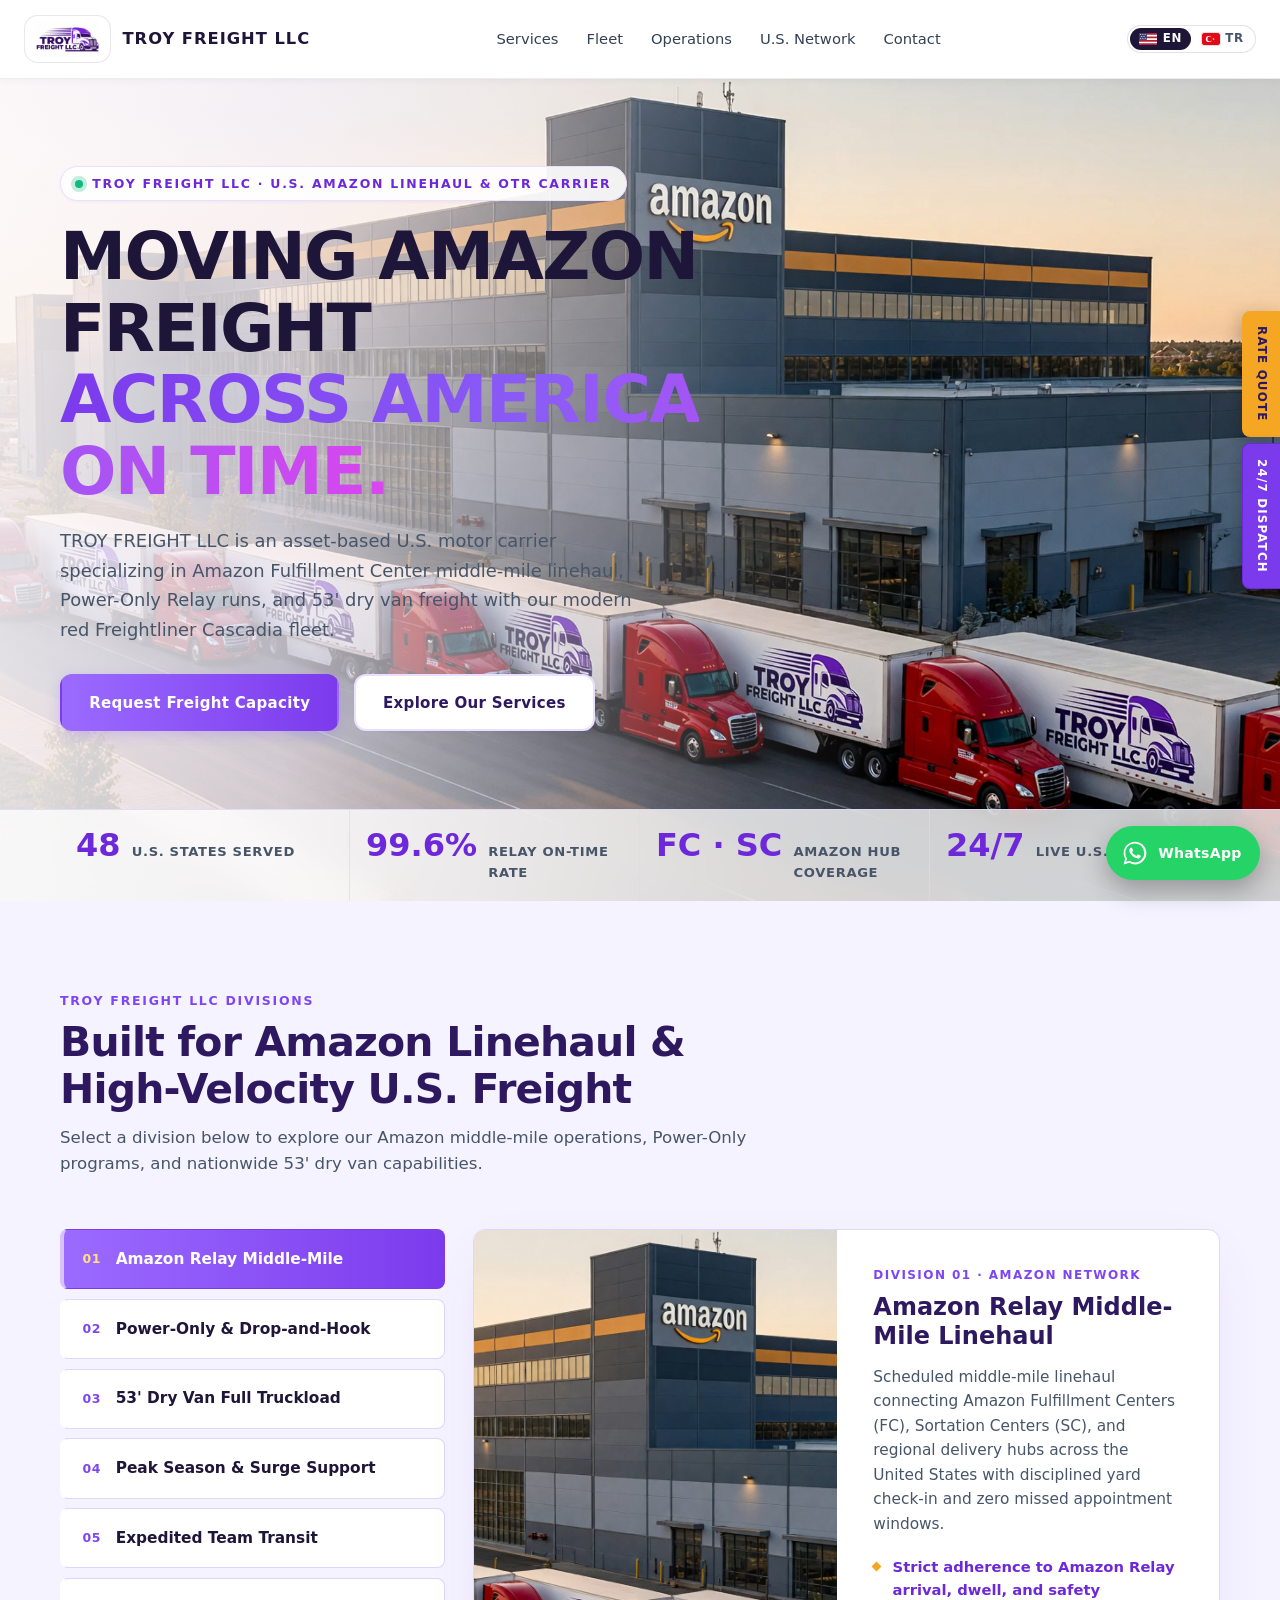
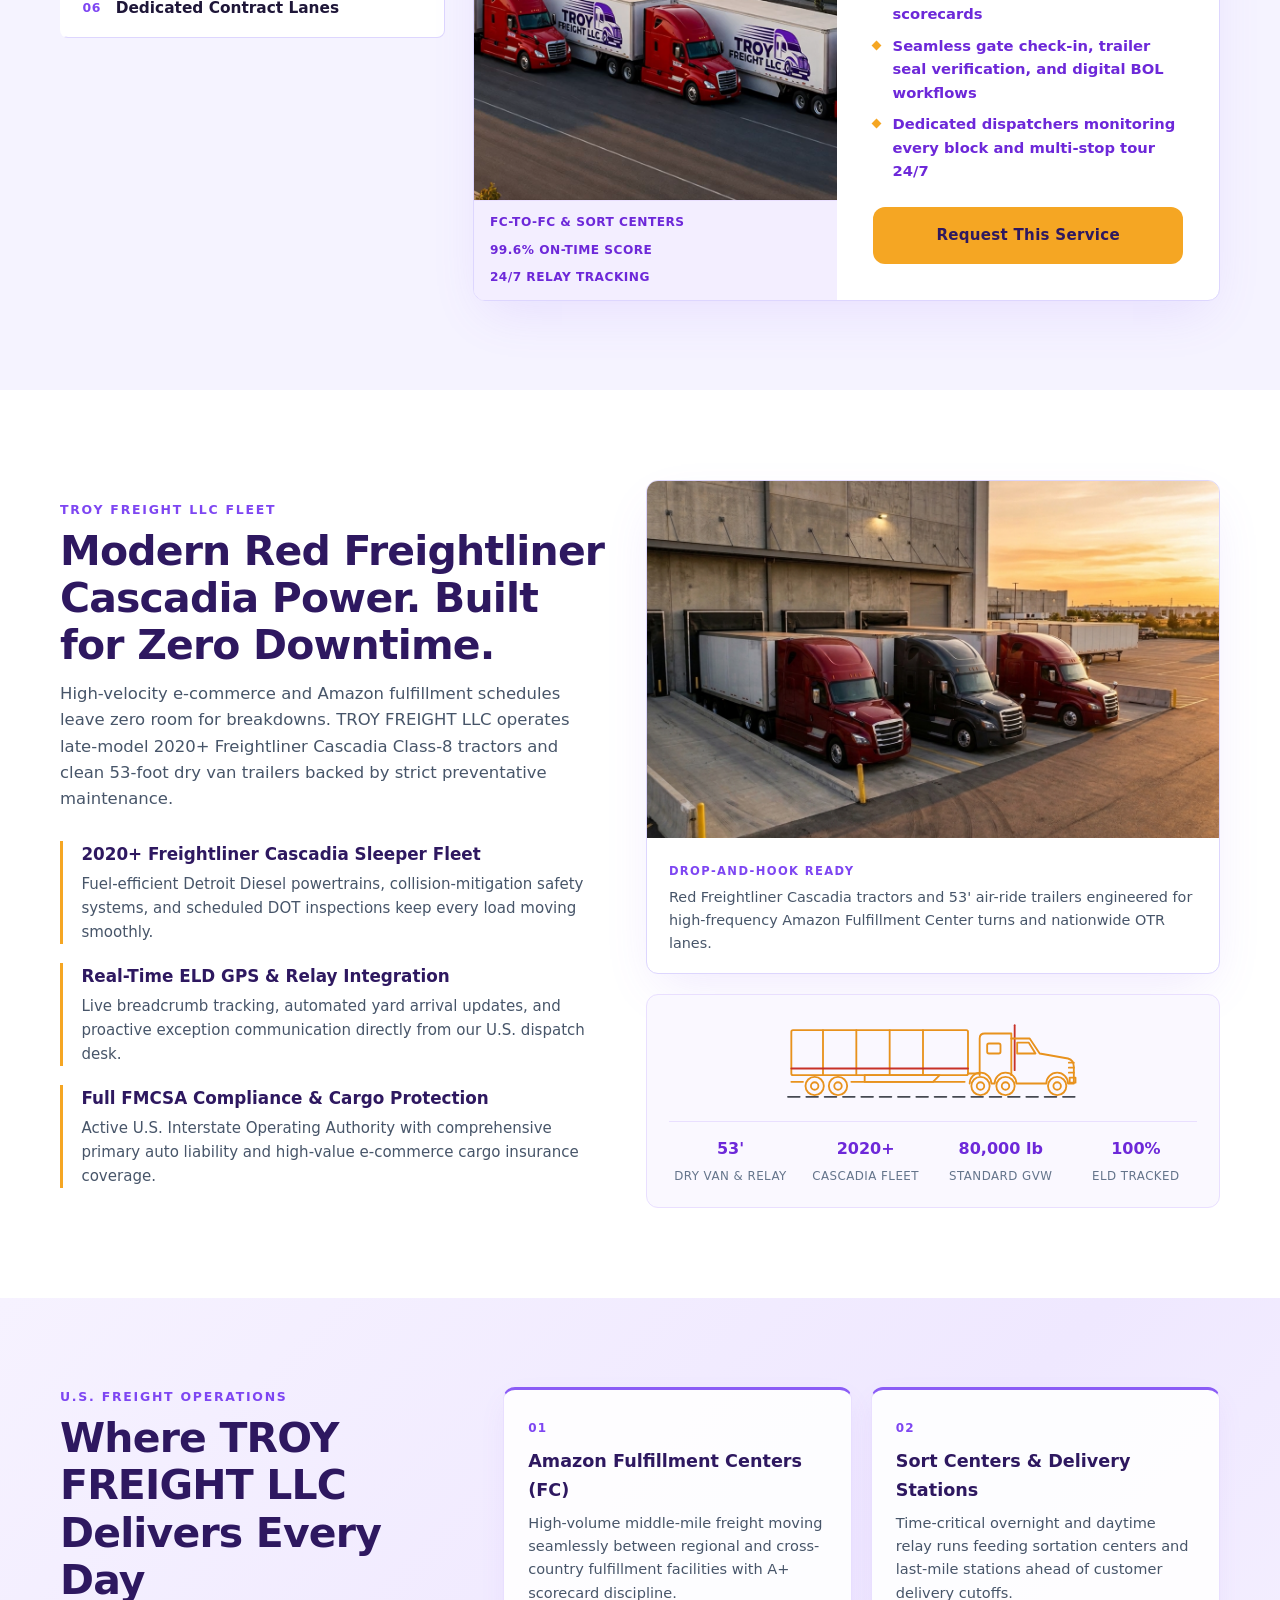
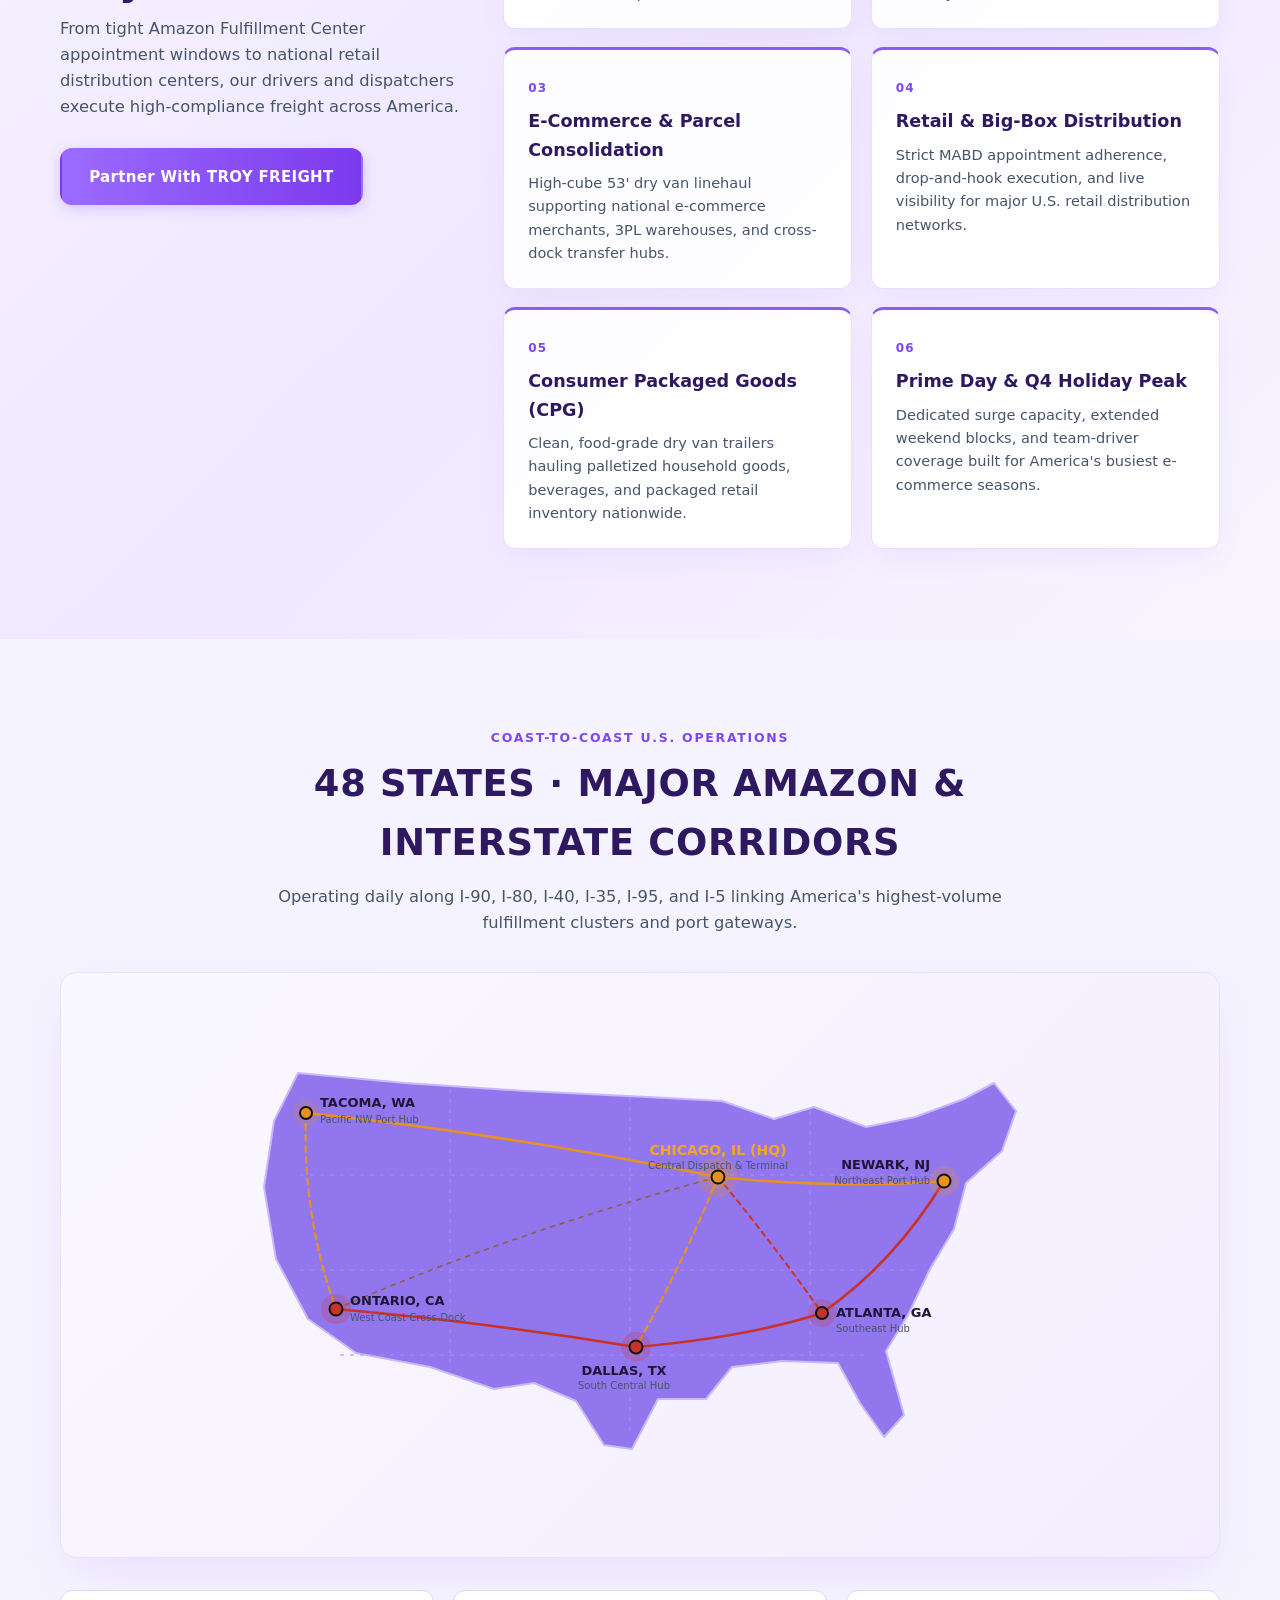
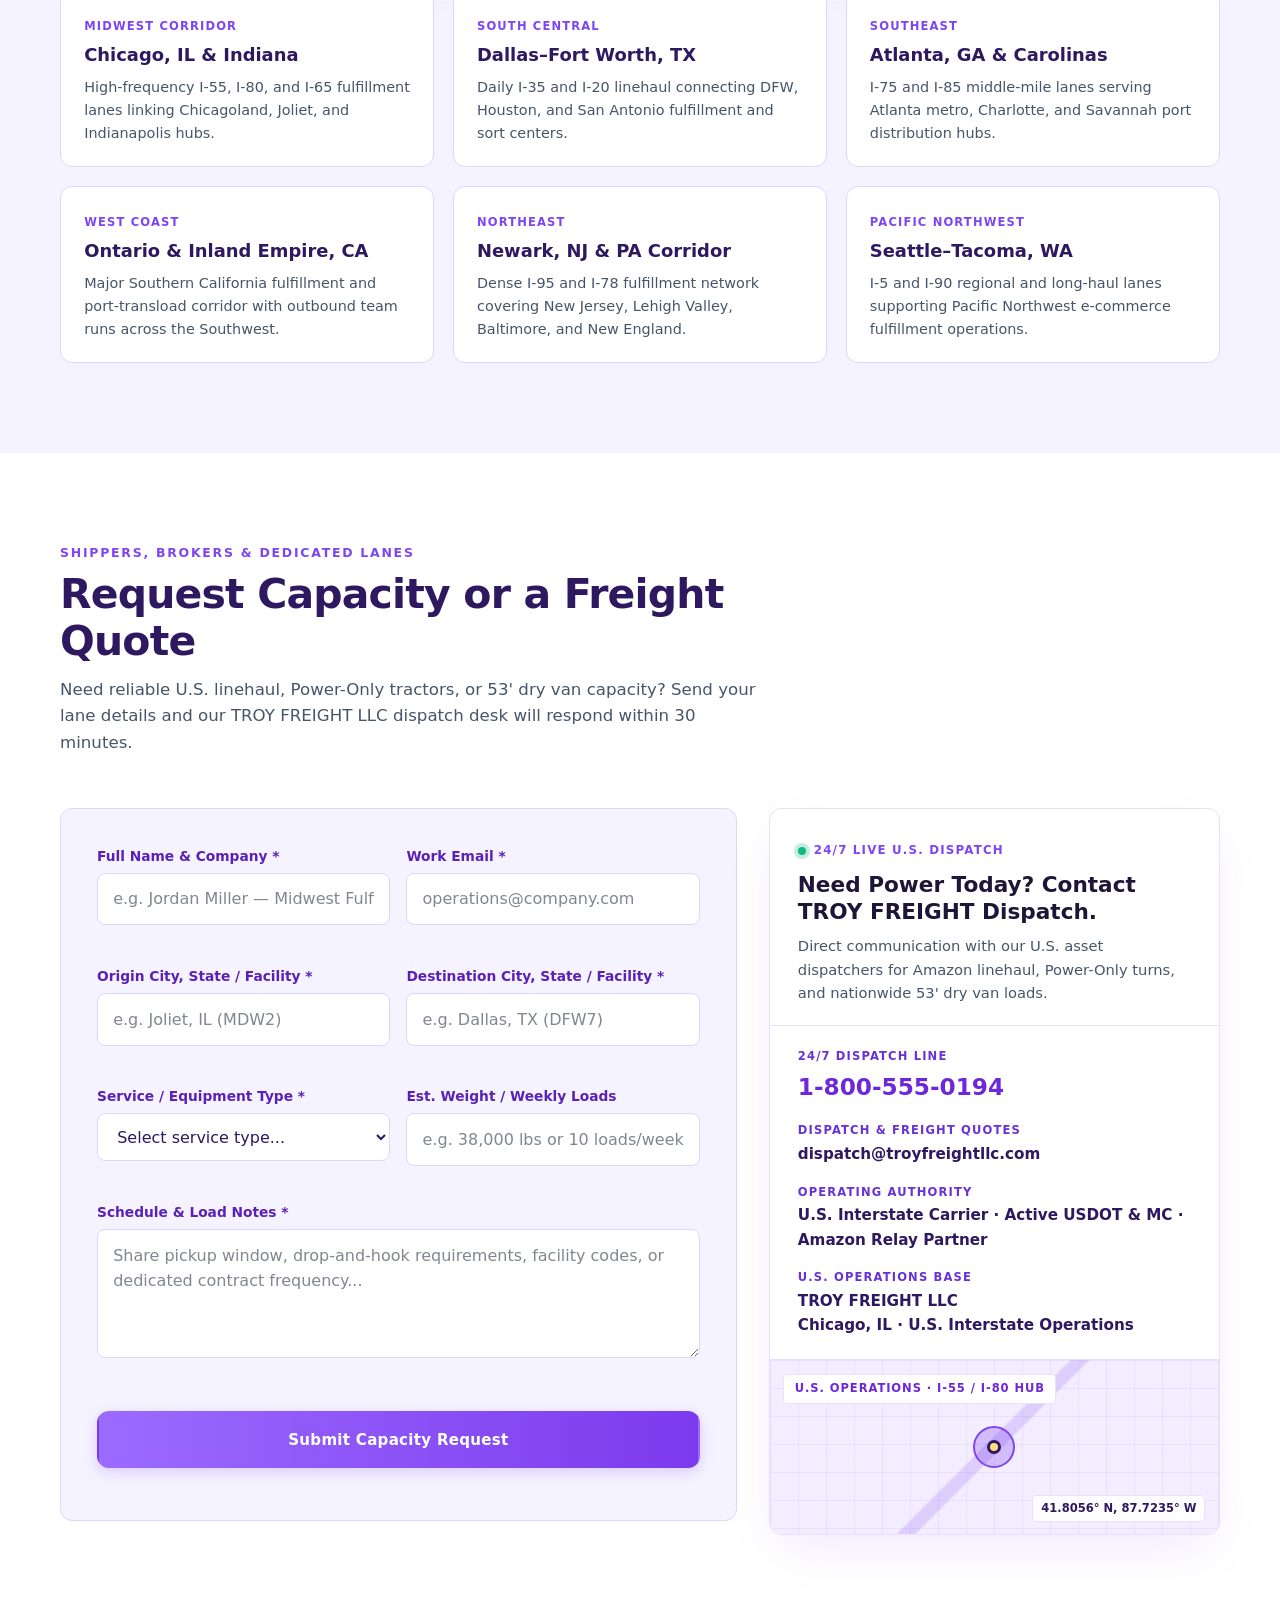
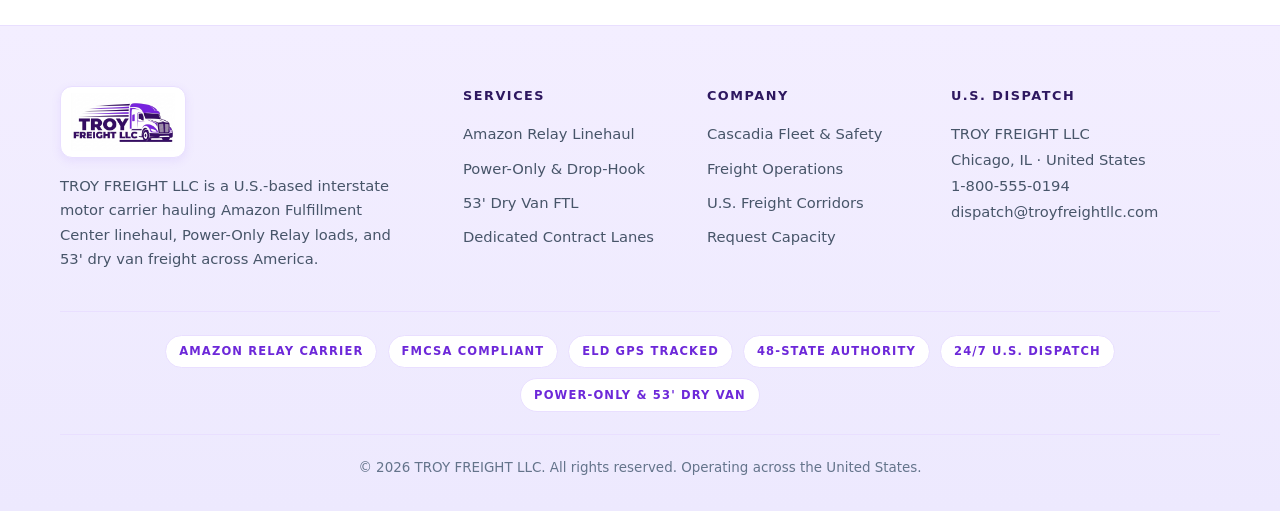
==== commit a4199bc9: "Update TROY FREIGHT LLC modern light-purple design, backups, and standalone preview" ====
--- a/logitistik-gemini-v2/index.html
+++ b/logitistik-gemini-v2/index.html
@@ -34,8 +34,7 @@
             <li><a href="#fleet" class="nav-link" data-i18n="nav.fleet">Fleet</a></li>
             <li><a href="#industries" class="nav-link" data-i18n="nav.industries">Operations</a></li>
             <li><a href="#network" class="nav-link" data-i18n="nav.terminals">U.S. Network</a></li>
-            <li><a href="#quote" class="nav-link nav-link--crimson" data-i18n="nav.quote">Request a Quote</a></li>
-            <li><a href="#contact" class="nav-link nav-link--light" data-i18n="nav.dispatch">Dispatch</a></li>
+            <li><a href="#contact" class="nav-link" data-i18n="nav.contact">Contact</a></li>
           </ul>
         </div>
       </nav>
@@ -66,11 +65,6 @@
           </button>
         </div>
 
-        <div class="header-utility">
-          <a href="tel:+18005550194" class="utility-phone">1-800-555-0194</a>
-          <span class="utility-meta" data-i18n="header.meta">24/7 U.S. Dispatch · Active USDOT &amp; MC</span>
-        </div>
-
         <button
           type="button"
           class="menu-toggle"
@@ -109,10 +103,10 @@
   <main id="main-content">
     <!-- 1. Full-Bleed Highway & Amazon Fulfillment Hero -->
     <section class="hero" aria-labelledby="hero-heading">
-      <div class="hero-media" aria-hidden="true">
+      <div class="hero-media">
         <img
           src="assets/images/hero-truck.jpg"
-          alt=""
+          alt="TROY FREIGHT LLC Freightliner Cascadia trucks at an Amazon fulfillment center"
           class="hero-bg-img"
         >
         <div class="hero-scrim"></div>
@@ -134,20 +128,6 @@
           <div class="hero-actions">
             <a href="#quote" class="btn btn-crimson" data-i18n="hero.ctaPrimary">Request Freight Capacity</a>
             <a href="#services" class="btn btn-outline-light" data-i18n="hero.ctaSecondary">Explore Our Services</a>
-          </div>
-        </div>
-
-        <!-- Floating Bottom-Right Highlight Card -->
-        <div class="hero-highlight" aria-label="Carrier performance highlight">
-          <div class="highlight-badge">
-            <span class="highlight-score">99.6%</span>
-            <span class="highlight-label" data-i18n="hero.ontime">On-Time</span>
-          </div>
-          <div class="highlight-body">
-            <p class="highlight-kicker" data-i18n="hero.highlightKicker">Top-Tier Amazon Relay Scorecard</p>
-            <p class="highlight-text" data-i18n="hero.highlightText">
-              Late-model Freightliner Cascadia tractors with live ELD GPS tracking, strict dock-appointment adherence, and 24/7 U.S. dispatch.
-            </p>
           </div>
         </div>
       </div>
--- a/logitistik-gemini-v2/css/styles.css
+++ b/logitistik-gemini-v2/css/styles.css
@@ -1,26 +1,53 @@
 /* ==========================================================================
-   TROY FREIGHT LLC — U.S. Trucking Website (Modern Light Purple & White Palette)
+   TROY FREIGHT LLC — U.S. Trucking Website (Reference Light Lavender / Violet Palette)
    ========================================================================== */
 
 :root {
-  /* Modern Light-Medium Lavender / Violet Surface Scale */
-  --asphalt-950: #7C5CE0;
-  --asphalt-900: #8E70EC;
-  --asphalt-800: #9C82F2;
-  --asphalt-700: #B49EF7;
-
-  /* Crisp Dark Ink on White Backgrounds (matches logo-v2.png wordmark) */
-  --ink-900: #1A1B2E;
-  --charcoal-600: #4A4868;
-  --charcoal-500: #6E6B8F;
-
-  /* Airy Lavender-White Neutrals */
-  --stone-300: #DED7F6;
-  --stone-200: #ECE7FB;
-  --stone-100: #F7F5FF;
+  /* Deep violet used as ink/heading color on light surfaces — reference #2E1860 */
+  --asphalt-950: #2E1860;
+  --asphalt-900: #5B21B6;
+  --asphalt-800: #6D28D9;
+  --asphalt-700: #7C3AED;
+
+  /* Ink on light backgrounds (reference body #1E1638) */
+  --ink-900: #1E1638;
+  --charcoal-600: #475569;
+  --charcoal-500: #64748B;
+
+  /* Airy lavender neutrals from the reference palette */
+  --stone-300: #DDD6FE;
+  --stone-200: #E9DFFF;
+  --stone-100: #F5F3FF;
   --white: #FFFFFF;
-
-  /* Accents */
+  --page-bg: #FCFAFF;
+  --footer-bg: #EDE9FE;
+  --mesh:
+    radial-gradient(circle at 12% 18%, rgba(214, 194, 255, 0.55) 0%, transparent 45%),
+    radial-gradient(circle at 88% 12%, rgba(233, 213, 255, 0.65) 0%, transparent 50%),
+    radial-gradient(circle at 50% 85%, rgba(221, 214, 254, 0.45) 0%, transparent 55%),
+    linear-gradient(180deg, #F7F4FF 0%, #FFFFFF 100%);
+  --title-gradient: linear-gradient(90deg, #7C3AED 0%, #8B5CF6 50%, #D946EF 100%);
+
+  /* Reference lilac / violet accents */
+  --lilac-50: #FAF8FF;
+  --lilac-100: #F3EEFF;
+  --lilac-200: #E9DFFF;
+  --lilac-300: #D6C2FF;
+  --lilac-400: #B794F6;
+  --lilac-500: #9B6BFF;
+  --lilac-600: #7E46F2;
+  --lilac-700: #6932D6;
+  --lilac-900: #2E1860;
+  --purple-200: #DDD6FE;
+  --purple-300: #C4B5FD;
+  --violet-500: #8B5CF6;
+  --violet-600: #7C3AED;
+  --violet-700: #6D28D9;
+  --violet-800: #5B21B6;
+  --cta-gradient: linear-gradient(90deg, #9B6BFF 0%, #7C3AED 100%);
+  --cta-gradient-hover: linear-gradient(90deg, #7E46F2 0%, #6D28D9 100%);
+
+  /* Secondary / status accents */
   --amber-500: #F5A623;
   --amber-400: #FFE07D;
   --amber-600: #D88B14;
@@ -35,11 +62,15 @@
   --font-sans: 'Segoe UI', system-ui, -apple-system, BlinkMacSystemFont, Roboto, Helvetica, Arial, sans-serif;
   --max-width: 1200px;
   --header-height: 78px;
-  --radius-sm: 6px;
+  --radius-sm: 8px;
   --radius-md: 12px;
-  --radius-lg: 18px;
-  --shadow-soft: 0 12px 32px rgba(124, 92, 224, 0.11);
-  --shadow-heavy: 0 20px 50px rgba(96, 68, 186, 0.22);
+  --radius-lg: 16px;
+  --shadow-soft: 0 20px 50px -12px rgba(139, 92, 246, 0.14);
+  --shadow-heavy: 0 20px 50px -12px rgba(139, 92, 246, 0.22);
+  --shadow-card: 0 10px 30px -5px rgba(139, 92, 246, 0.09);
+  --shadow-cta: 0 4px 14px rgba(139, 92, 246, 0.25);
+  --glass-bg: rgba(255, 255, 255, 0.82);
+  --glass-border: rgba(214, 194, 255, 0.65);
   --transition: 0.22s ease;
 }
 
@@ -61,7 +92,7 @@
   font-size: 1rem;
   line-height: 1.6;
   color: var(--ink-900);
-  background-color: var(--white);
+  background-color: var(--page-bg);
   -webkit-font-smoothing: antialiased;
   overflow-x: clip;
 }
@@ -95,8 +126,8 @@
   left: -9999px;
   top: 0;
   padding: 0.75rem 1.25rem;
-  background-color: var(--amber-500);
-  color: var(--asphalt-950);
+  background-color: var(--lilac-600);
+  color: var(--white);
   font-weight: 700;
   z-index: 1000;
 }
@@ -108,7 +139,7 @@
 }
 
 :focus-visible {
-  outline: 2px solid var(--amber-500);
+  outline: 2px solid var(--violet-500);
   outline-offset: 3px;
 }
 
@@ -120,25 +151,43 @@
 }
 
 /* ==========================================================================
-   Header (Logitrans-inspired Pill Nav + Direct U.S. Dispatch Contact)
+   Header — flat full-width white bar (example-inspired style, same content)
    ========================================================================== */
 
 .site-header {
   position: sticky;
   top: 0;
   z-index: 100;
-  height: var(--header-height);
-  background-color: rgba(255, 255, 255, 0.96);
-  border-bottom: 1px solid var(--stone-200);
-  backdrop-filter: blur(10px);
+  height: auto;
+  min-height: var(--header-height);
+  background-color: var(--white);
+  border-bottom: 1px solid rgba(30, 22, 56, 0.08);
+  box-shadow: 0 1px 8px rgba(30, 22, 56, 0.05);
+  padding: 0;
+}
+
+.site-header .container {
+  max-width: 1280px;
+  width: 100%;
+  margin-inline: auto;
+  padding-inline: 1.5rem;
 }
 
 .header-inner {
-  height: 100%;
+  position: static;
+  height: auto;
+  min-height: var(--header-height);
   display: flex;
   align-items: center;
   justify-content: space-between;
-  gap: 1rem;
+  gap: 1.25rem;
+  background: transparent;
+  backdrop-filter: none;
+  -webkit-backdrop-filter: none;
+  border: none;
+  border-radius: 0;
+  box-shadow: none;
+  padding: 0.7rem 0;
 }
 
 .brand {
@@ -152,26 +201,45 @@
   display: inline-flex;
   align-items: center;
   justify-content: center;
+  width: auto;
+  height: auto;
   background-color: var(--white);
-  border: 1px solid #E3DCF5;
+  border: 1px solid rgba(30, 22, 56, 0.10);
   border-radius: 14px;
   padding: 5px 10px;
-  box-shadow: 0 3px 10px rgba(124, 92, 224, 0.10);
+  box-shadow: none;
   flex-shrink: 0;
+  overflow: visible;
 }
 
 .brand-logo {
   height: 36px;
   width: auto;
+  max-width: none;
   display: block;
   object-fit: contain;
 }
 
+.site-footer .brand-wordmark {
+  display: none;
+}
+
+.site-header .brand-wordmark {
+  display: block;
+  font-size: 1.02rem;
+  font-weight: 800;
+  letter-spacing: 0.06em;
+  line-height: 1.1;
+  color: var(--ink-900);
+  text-transform: uppercase;
+  white-space: nowrap;
+}
+
 .brand-wordmark {
   font-family: var(--font-display);
-  font-size: 1.38rem;
-  font-weight: 800;
-  letter-spacing: 0.04em;
+  font-size: 1.18rem;
+  font-weight: 800;
+  letter-spacing: 0.03em;
   line-height: 1;
   color: var(--ink-900);
   text-transform: uppercase;
@@ -182,13 +250,27 @@
   gap: 0.85rem;
 }
 
+.site-footer .brand-box {
+  width: auto;
+  height: auto;
+  padding: 6px 10px;
+  border-radius: 12px;
+  border-color: var(--lilac-200);
+}
+
+.site-footer .brand-logo {
+  height: 58px;
+  width: auto;
+  max-width: 168px;
+}
+
 .brand-box--footer {
-  border-color: rgba(255, 255, 255, 0.35);
-  box-shadow: 0 4px 14px rgba(56, 36, 120, 0.22);
+  border-color: var(--lilac-200);
+  box-shadow: 0 3px 10px rgba(139, 92, 246, 0.10);
 }
 
 .brand-wordmark--footer {
-  color: var(--white);
+  color: var(--asphalt-950);
   font-size: 1.45rem;
 }
 
@@ -217,7 +299,7 @@
 }
 
 .emblem-stripe--crimson {
-  background-color: var(--crimson-600);
+  background-color: var(--lilac-600);
 }
 
 .brand-text {
@@ -237,64 +319,85 @@
   font-size: 0.65rem;
   font-weight: 800;
   letter-spacing: 0.12em;
-  color: var(--crimson-600);
+  color: var(--lilac-600);
   margin-top: 2px;
 }
 
+.site-nav {
+  flex: 1 1 auto;
+  display: flex;
+  justify-content: center;
+  min-width: 0;
+}
+
 .nav-pill {
-  background-color: var(--asphalt-950);
-  padding: 0.35rem 0.45rem;
-  border-radius: 999px;
-  box-shadow: 0 6px 20px rgba(124, 92, 224, 0.24);
+  background: transparent;
+  padding: 0;
+  border-radius: 0;
+  border: none;
+  box-shadow: none;
 }
 
 .nav-list {
   list-style: none;
+  margin: 0;
   padding: 0;
   display: flex;
   align-items: center;
-  gap: 0.2rem;
+  gap: 0.15rem;
 }
 
 .nav-link {
   display: inline-block;
-  padding: 0.5rem 0.85rem;
-  font-size: 0.86rem;
-  font-weight: 600;
-  color: #FFFFFF;
-  border-radius: 999px;
-  transition: background-color var(--transition), color var(--transition);
+  padding: 0.4rem 0.8rem;
+  font-size: 0.92rem;
+  font-weight: 500;
+  color: #334155;
+  border-radius: 0;
+  background: transparent;
+  text-decoration: none;
+  transition: color var(--transition), text-decoration-color var(--transition);
   white-space: nowrap;
 }
 
 .nav-link:hover,
 .nav-link:focus-visible {
+  color: var(--violet-700);
+  background: transparent;
+  text-decoration: underline;
+  text-underline-offset: 0.28em;
+  text-decoration-thickness: 1.5px;
+}
+
+.nav-link--crimson {
+  background-image: var(--cta-gradient);
+  background-color: var(--violet-600);
   color: var(--white);
-  background-color: var(--asphalt-700);
-}
-
-.nav-link--crimson {
-  background-color: var(--crimson-600);
-  color: var(--white);
-  font-weight: 700;
+  font-weight: 600;
+  border-radius: 0.75rem;
+  box-shadow: var(--shadow-cta);
+  padding: 0.55rem 1.05rem;
 }
 
 .nav-link--crimson:hover,
 .nav-link--crimson:focus-visible {
-  background-color: var(--crimson-700);
+  background-image: var(--cta-gradient-hover);
+  background-color: var(--violet-700);
   color: var(--white);
 }
 
 .nav-link--light {
-  background-color: var(--white);
-  color: var(--asphalt-950);
-  font-weight: 700;
+  background-color: rgba(237, 233, 254, 0.9);
+  color: var(--violet-700);
+  font-weight: 600;
+  border-radius: 0.75rem;
+  padding: 0.55rem 0.95rem;
 }
 
 .nav-link--light:hover,
 .nav-link--light:focus-visible {
-  background-color: var(--amber-400);
-  color: var(--asphalt-950);
+  background-color: rgba(221, 214, 254, 0.95);
+  color: var(--violet-800);
 }
 
 .header-right {
@@ -307,11 +410,11 @@
 .lang-switch {
   display: inline-flex;
   align-items: center;
-  background-color: var(--stone-100);
-  border: 1px solid var(--stone-300);
+  background-color: var(--white);
+  border: 1px solid rgba(30, 22, 56, 0.12);
   border-radius: 999px;
-  padding: 3px;
-  gap: 2px;
+  padding: 2px;
+  gap: 1px;
 }
 
 .lang-btn {
@@ -343,8 +446,9 @@
 }
 
 .lang-btn.is-active {
-  background-color: var(--amber-500);
-  color: var(--asphalt-950);
+  background-image: none;
+  background-color: var(--ink-900);
+  color: var(--white);
 }
 
 .header-utility {
@@ -363,7 +467,7 @@
 }
 
 .utility-phone:hover {
-  color: var(--crimson-600);
+  color: var(--violet-600);
 }
 
 .utility-meta {
@@ -379,18 +483,25 @@
   justify-content: center;
   align-items: center;
   gap: 5px;
-  width: 44px;
-  height: 44px;
-  background-color: var(--asphalt-950);
-  border: none;
-  border-radius: var(--radius-sm);
+  width: 40px;
+  height: 40px;
+  background-color: var(--white);
+  color: var(--ink-900);
+  border: 1px solid rgba(30, 22, 56, 0.12);
+  border-radius: 10px;
   cursor: pointer;
+  transition: background-color var(--transition);
+}
+
+.menu-toggle:hover,
+.menu-toggle:focus-visible {
+  background-color: var(--stone-100);
 }
 
 .menu-bar {
-  width: 20px;
+  width: 18px;
   height: 2px;
-  background-color: var(--white);
+  background-color: var(--ink-900);
   border-radius: 2px;
   transition: transform var(--transition), opacity var(--transition);
 }
@@ -442,9 +553,9 @@
 }
 
 .quick-rail-btn--dark {
-  background-color: var(--asphalt-900);
+  background-color: var(--violet-600);
   color: var(--white);
-  border: 1px solid var(--asphalt-700);
+  border: 1px solid var(--violet-700);
   border-right: none;
 }
 
@@ -509,7 +620,7 @@
   font-size: 0.94rem;
   font-weight: 700;
   letter-spacing: 0.02em;
-  border-radius: var(--radius-sm);
+  border-radius: var(--radius-md);
   border: 2px solid transparent;
   cursor: pointer;
   transition: background-color var(--transition), color var(--transition), border-color var(--transition), transform var(--transition);
@@ -520,12 +631,16 @@
 }
 
 .btn-crimson {
-  background-color: var(--crimson-600);
+  background-image: var(--cta-gradient);
+  background-color: var(--violet-600);
   color: var(--white);
+  box-shadow: var(--shadow-cta);
+  border-color: transparent;
 }
 
 .btn-crimson:hover {
-  background-color: var(--crimson-700);
+  background-image: var(--cta-gradient-hover);
+  background-color: var(--violet-700);
 }
 
 .btn-amber {
@@ -538,15 +653,16 @@
 }
 
 .btn-outline-light {
-  background-color: rgba(124, 92, 224, 0.52);
-  border-color: rgba(255, 255, 255, 0.78);
-  color: var(--white);
+  background-color: var(--white);
+  border-color: var(--lilac-200);
+  color: var(--asphalt-950);
+  box-shadow: 0 1px 2px rgba(139, 92, 246, 0.08);
 }
 
 .btn-outline-light:hover {
-  background-color: var(--white);
-  border-color: var(--white);
-  color: var(--asphalt-950);
+  background-color: var(--lilac-50);
+  border-color: var(--purple-200);
+  color: var(--violet-800);
 }
 
 /* ==========================================================================
@@ -560,8 +676,8 @@
   display: flex;
   flex-direction: column;
   justify-content: space-between;
-  background-color: var(--asphalt-950);
-  color: var(--white);
+  background-color: #EDE8F8;
+  color: var(--ink-900);
   overflow: hidden;
 }
 
@@ -569,22 +685,38 @@
   position: absolute;
   inset: 0;
   z-index: 0;
+  overflow: hidden;
+  border-radius: 0;
+  border: none;
+  box-shadow: none;
+  min-height: 0;
+  aspect-ratio: auto;
+  background-color: #D8D0F0;
 }
 
 .hero-bg-img {
+  position: absolute;
+  inset: 0;
   width: 100%;
   height: 100%;
   object-fit: cover;
-  object-position: center 55%;
-  filter: brightness(1.06) contrast(1.03);
+  object-position: center 45%;
+  opacity: 1;
+  filter: none;
+  display: block;
 }
 
 .hero-scrim {
   position: absolute;
   inset: 0;
+  pointer-events: none;
   background:
-    linear-gradient(90deg, rgba(102, 72, 194, 0.48) 0%, rgba(124, 92, 224, 0.18) 46%, rgba(124, 92, 224, 0.03) 100%),
-    linear-gradient(180deg, rgba(102, 72, 194, 0.08) 0%, rgba(102, 72, 194, 0.0) 50%, rgba(102, 72, 194, 0.36) 100%);
+    linear-gradient(90deg,
+      rgba(252, 250, 255, 0.86) 0%,
+      rgba(247, 244, 255, 0.74) 22%,
+      rgba(247, 244, 255, 0.42) 40%,
+      rgba(247, 244, 255, 0.10) 58%,
+      rgba(247, 244, 255, 0.00) 70%);
 }
 
 .hero-inner {
@@ -594,10 +726,12 @@
   padding-top: clamp(2.5rem, 6vh, 4.5rem);
   padding-bottom: clamp(2rem, 5vh, 3.25rem);
   display: grid;
-  grid-template-columns: minmax(0, 1.35fr) minmax(0, 0.65fr);
+  grid-template-columns: minmax(0, 1.25fr) minmax(0, 0.75fr);
   align-items: end;
   gap: 2rem;
 }
+
+
 
 .hero-eyebrow {
   display: inline-flex;
@@ -607,9 +741,10 @@
   font-weight: 800;
   letter-spacing: 0.14em;
   text-transform: uppercase;
-  color: var(--amber-400);
-  background-color: rgba(124, 92, 224, 0.84);
-  border: 1px solid rgba(255, 224, 125, 0.5);
+  color: var(--violet-700);
+  background-color: rgba(255, 255, 255, 0.9);
+  border: 1px solid var(--lilac-200);
+  box-shadow: 0 1px 3px rgba(139, 92, 246, 0.08);
   padding: 0.4rem 0.9rem;
   border-radius: 999px;
   margin-bottom: 1.25rem;
@@ -619,32 +754,35 @@
   width: 8px;
   height: 8px;
   border-radius: 50%;
-  background-color: var(--amber-400);
-  box-shadow: 0 0 0 4px rgba(245, 166, 35, 0.25);
+  background-color: #10B981;
+  box-shadow: 0 0 0 4px rgba(16, 185, 129, 0.25);
   display: inline-block;
 }
 
 .hero-title {
   font-size: clamp(2.25rem, 5.2vw, 4.15rem);
-  line-height: 1.06;
+  line-height: 1.08;
   font-weight: 900;
   letter-spacing: -0.025em;
   text-transform: uppercase;
   margin-bottom: 1.15rem;
-  text-shadow: 0 2px 18px rgba(14, 15, 17, 0.55);
+  color: var(--ink-900);
 }
 
 .hero-title-accent {
-  color: var(--amber-400);
+  color: var(--violet-600);
+  background-image: var(--title-gradient);
+  -webkit-background-clip: text;
+  background-clip: text;
+  color: transparent;
 }
 
 .hero-subtitle {
   font-size: clamp(1rem, 1.4vw, 1.16rem);
   line-height: 1.65;
-  color: #F2F0EA;
+  color: var(--charcoal-600);
   max-width: 600px;
   margin-bottom: 1.85rem;
-  text-shadow: 0 1px 12px rgba(14, 15, 17, 0.6);
 }
 
 .hero-actions {
@@ -655,17 +793,23 @@
 
 /* Floating Hero Achievement Card */
 .hero-highlight {
+  position: relative;
+  z-index: 2;
   justify-self: end;
+  width: 100%;
   max-width: 360px;
-  background-color: rgba(255, 255, 255, 0.96);
+  background-color: rgba(255, 255, 255, 0.94);
+  backdrop-filter: blur(12px);
+  -webkit-backdrop-filter: blur(12px);
   color: var(--asphalt-950);
   border-radius: var(--radius-md);
-  padding: 1.15rem;
+  padding: 1.05rem 1.15rem;
   display: flex;
   align-items: center;
   gap: 1rem;
-  border-left: 4px solid var(--crimson-600);
-  box-shadow: var(--shadow-heavy);
+  border: 1px solid rgba(255, 255, 255, 0.9);
+  border-left: 4px solid var(--lilac-600);
+  box-shadow: var(--shadow-card);
 }
 
 .highlight-badge {
@@ -705,7 +849,7 @@
   font-weight: 800;
   text-transform: uppercase;
   letter-spacing: 0.06em;
-  color: var(--crimson-600);
+  color: var(--lilac-600);
   margin-bottom: 0.25rem;
 }
 
@@ -719,8 +863,10 @@
 .hero-metrics {
   position: relative;
   z-index: 2;
-  background-color: rgba(124, 92, 224, 0.94);
-  border-top: 2px solid var(--amber-400);
+  background-color: rgba(255, 255, 255, 0.78);
+  border-top: 1px solid rgba(221, 214, 254, 0.85);
+  backdrop-filter: blur(14px);
+  -webkit-backdrop-filter: blur(14px);
 }
 
 .metrics-grid {
@@ -730,7 +876,7 @@
 
 .metric-item {
   padding: 1.15rem 1rem;
-  border-right: 1px solid rgba(255, 255, 255, 0.1);
+  border-right: 1px solid rgba(221, 214, 254, 0.75);
   display: flex;
   align-items: baseline;
   gap: 0.7rem;
@@ -743,7 +889,7 @@
 .metric-value {
   font-size: clamp(1.45rem, 2.5vw, 2rem);
   font-weight: 900;
-  color: var(--amber-400);
+  color: var(--violet-700);
   line-height: 1;
   white-space: nowrap;
 }
@@ -751,7 +897,7 @@
 .metric-label {
   font-size: 0.82rem;
   font-weight: 600;
-  color: #D4D2CC;
+  color: var(--charcoal-600);
   text-transform: uppercase;
   letter-spacing: 0.05em;
 }
@@ -773,8 +919,8 @@
 }
 
 .section--asphalt {
-  background-color: var(--asphalt-950);
-  color: var(--white);
+  background: linear-gradient(135deg, #F6F2FF 0%, #EFE8FF 50%, #F8F5FF 100%);
+  color: var(--ink-900);
 }
 
 .section-header {
@@ -787,12 +933,12 @@
   font-weight: 800;
   text-transform: uppercase;
   letter-spacing: 0.14em;
-  color: var(--crimson-600);
+  color: var(--lilac-600);
   margin-bottom: 0.5rem;
 }
 
 .section-eyebrow--amber {
-  color: var(--amber-400);
+  color: var(--lilac-600);
 }
 
 .section-title {
@@ -805,7 +951,7 @@
 }
 
 .section-title--light {
-  color: var(--white);
+  color: var(--asphalt-950);
 }
 
 .section-lead {
@@ -851,9 +997,10 @@
 }
 
 .service-tab.is-active {
-  background-color: var(--asphalt-950);
-  border-color: var(--asphalt-950);
-  border-left-color: var(--amber-500);
+  background-image: var(--cta-gradient);
+  background-color: var(--violet-600);
+  border-color: var(--violet-600);
+  border-left-color: var(--lilac-300);
   color: var(--white);
 }
 
@@ -861,7 +1008,7 @@
   font-size: 0.78rem;
   font-weight: 800;
   letter-spacing: 0.06em;
-  color: var(--crimson-600);
+  color: var(--lilac-600);
   flex-shrink: 0;
 }
 
@@ -886,7 +1033,7 @@
 
 .service-stage-visual {
   position: relative;
-  background-color: var(--asphalt-900);
+  background-color: var(--lilac-100);
   display: flex;
   flex-direction: column;
 }
@@ -899,15 +1046,15 @@
 }
 
 .service-spec-strip {
-  background-color: var(--asphalt-950);
-  border-top: 2px solid var(--amber-500);
+  background-color: var(--lilac-100);
+  border-top: 1px solid var(--lilac-200);
   padding: 0.75rem 1rem;
   display: flex;
   flex-wrap: wrap;
   gap: 0.5rem 1rem;
   font-size: 0.76rem;
   font-weight: 700;
-  color: var(--amber-400);
+  color: var(--violet-700);
   text-transform: uppercase;
   letter-spacing: 0.04em;
 }
@@ -924,7 +1071,7 @@
   font-weight: 800;
   text-transform: uppercase;
   letter-spacing: 0.12em;
-  color: var(--crimson-600);
+  color: var(--lilac-600);
   margin-bottom: 0.5rem;
 }
 
@@ -1020,8 +1167,8 @@
   border-radius: var(--radius-md);
   overflow: hidden;
   border: 1px solid var(--stone-300);
-  background-color: var(--asphalt-950);
-  color: var(--white);
+  background-color: var(--white);
+  color: var(--ink-900);
   box-shadow: var(--shadow-soft);
 }
 
@@ -1040,20 +1187,20 @@
   font-size: 0.72rem;
   font-weight: 800;
   letter-spacing: 0.12em;
-  color: var(--amber-400);
+  color: var(--lilac-600);
   margin-bottom: 0.35rem;
 }
 
 .fleet-photo-caption p {
   font-size: 0.9rem;
-  color: #DFDDD7;
+  color: var(--charcoal-600);
 }
 
 .rig-diagram-card {
-  background-color: var(--asphalt-900);
+  background-color: var(--lilac-50);
   border-radius: var(--radius-md);
   padding: 1.25rem 1.35rem;
-  border: 1px solid var(--asphalt-700);
+  border: 1px solid var(--lilac-200);
 }
 
 .rig-diagram {
@@ -1068,7 +1215,7 @@
   grid-template-columns: repeat(4, minmax(0, 1fr));
   gap: 0.75rem;
   padding-top: 0.85rem;
-  border-top: 1px solid var(--asphalt-700);
+  border-top: 1px solid var(--lilac-200);
   text-align: center;
 }
 
@@ -1076,18 +1223,18 @@
   display: block;
   font-size: 1rem;
   font-weight: 800;
-  color: var(--amber-400);
+  color: var(--violet-700);
 }
 
 .rig-specs-row span {
   font-size: 0.74rem;
-  color: #C7C5BE;
+  color: var(--charcoal-500);
   text-transform: uppercase;
   letter-spacing: 0.04em;
 }
 
 /* ==========================================================================
-   4. Industries We Haul (Dark Asphalt Showcase)
+   4. Industries We Haul (Light Lavender Showcase)
    ========================================================================== */
 
 .industries-layout {
@@ -1098,7 +1245,7 @@
 }
 
 .industries-lead {
-  color: #EDE6FA;
+  color: var(--charcoal-600);
   font-size: 1.02rem;
   margin-bottom: 1.75rem;
 }
@@ -1110,16 +1257,17 @@
 }
 
 .industry-card {
-  background-color: var(--asphalt-900);
-  border: 1px solid var(--asphalt-700);
-  border-top: 3px solid var(--amber-500);
+  background-color: rgba(255, 255, 255, 0.9);
+  border: 1px solid var(--lilac-200);
+  border-top: 3px solid var(--violet-500);
   border-radius: var(--radius-md);
   padding: 1.5rem;
+  box-shadow: var(--shadow-card);
   transition: border-color var(--transition), transform var(--transition);
 }
 
 .industry-card:hover {
-  border-top-color: var(--crimson-600);
+  border-top-color: var(--lilac-600);
   transform: translateY(-2px);
 }
 
@@ -1127,7 +1275,7 @@
   display: inline-block;
   font-size: 0.75rem;
   font-weight: 800;
-  color: var(--amber-400);
+  color: var(--lilac-600);
   letter-spacing: 0.1em;
   margin-bottom: 0.55rem;
 }
@@ -1135,13 +1283,13 @@
 .industry-title {
   font-size: 1.1rem;
   font-weight: 800;
-  color: var(--white);
+  color: var(--asphalt-950);
   margin-bottom: 0.45rem;
 }
 
 .industry-text {
   font-size: 0.91rem;
-  color: #EAE2F8;
+  color: var(--charcoal-600);
   line-height: 1.6;
 }
 
@@ -1161,7 +1309,7 @@
   font-weight: 800;
   letter-spacing: 0.14em;
   text-transform: uppercase;
-  color: var(--crimson-600);
+  color: var(--lilac-600);
   margin-bottom: 0.45rem;
 }
 
@@ -1179,12 +1327,12 @@
 }
 
 .network-map-wrap {
-  background-color: var(--asphalt-950);
+  background: linear-gradient(135deg, #FAF8FF 0%, #F3EEFF 100%);
   border-radius: var(--radius-lg);
   padding: clamp(1rem, 3vw, 2rem);
   margin-bottom: 2rem;
-  border: 1px solid var(--asphalt-700);
-  box-shadow: var(--shadow-heavy);
+  border: 1px solid var(--lilac-200);
+  box-shadow: var(--shadow-soft);
 }
 
 .network-map-img {
@@ -1212,7 +1360,7 @@
   font-weight: 800;
   text-transform: uppercase;
   letter-spacing: 0.1em;
-  color: var(--crimson-600);
+  color: var(--lilac-600);
   margin-bottom: 0.3rem;
 }
 
@@ -1280,8 +1428,8 @@
 
 .form-control:focus {
   outline: none;
-  border-color: var(--amber-500);
-  box-shadow: 0 0 0 3px rgba(232, 146, 29, 0.22);
+  border-color: var(--violet-500);
+  box-shadow: 0 0 0 3px rgba(139, 92, 246, 0.28);
 }
 
 .form-control[aria-invalid="true"] {
@@ -1323,17 +1471,17 @@
 
 /* Dispatch Side Card */
 .dispatch-card {
-  background-color: var(--asphalt-950);
-  color: var(--white);
+  background-color: var(--white);
+  color: var(--ink-900);
   border-radius: var(--radius-md);
   overflow: hidden;
-  border: 1px solid var(--asphalt-700);
+  border: 1px solid var(--lilac-200);
   box-shadow: var(--shadow-soft);
 }
 
 .dispatch-header {
   padding: 1.75rem 1.75rem 1.25rem;
-  border-bottom: 1px solid var(--asphalt-700);
+  border-bottom: 1px solid var(--lilac-200);
 }
 
 .dispatch-live-pill {
@@ -1344,7 +1492,7 @@
   font-weight: 800;
   text-transform: uppercase;
   letter-spacing: 0.1em;
-  color: var(--amber-400);
+  color: var(--lilac-600);
   margin-bottom: 0.75rem;
 }
 
@@ -1357,7 +1505,7 @@
 
 .dispatch-sub {
   font-size: 0.92rem;
-  color: #EAE2F8;
+  color: var(--charcoal-600);
 }
 
 .dispatch-details {
@@ -1378,31 +1526,31 @@
   font-weight: 700;
   text-transform: uppercase;
   letter-spacing: 0.1em;
-  color: #D5C4F2;
+  color: var(--lilac-700);
 }
 
 .dispatch-value {
   font-size: 0.95rem;
   font-weight: 600;
-  color: var(--white);
+  color: var(--asphalt-950);
 }
 
 .dispatch-value--big {
   font-size: 1.45rem;
   font-weight: 900;
-  color: var(--amber-400);
+  color: var(--violet-700);
 }
 
 .terminal-box {
   position: relative;
   height: 175px;
-  background-color: var(--asphalt-800);
+  background-color: var(--lilac-100);
   background-image:
-    linear-gradient(rgba(232, 146, 29, 0.08) 1px, transparent 1px),
-    linear-gradient(90deg, rgba(232, 146, 29, 0.08) 1px, transparent 1px),
-    linear-gradient(135deg, transparent 48%, rgba(200, 50, 40, 0.25) 48.5%, rgba(200, 50, 40, 0.25) 51%, transparent 51.5%);
+    linear-gradient(rgba(139, 92, 246, 0.10) 1px, transparent 1px),
+    linear-gradient(90deg, rgba(139, 92, 246, 0.10) 1px, transparent 1px),
+    linear-gradient(135deg, transparent 48%, rgba(124, 58, 237, 0.18) 48.5%, rgba(124, 58, 237, 0.18) 51%, transparent 51.5%);
   background-size: 28px 28px, 28px 28px, 100% 100%;
-  border-top: 1px solid var(--asphalt-700);
+  border-top: 1px solid var(--lilac-200);
   display: flex;
   align-items: center;
   justify-content: center;
@@ -1412,9 +1560,9 @@
   position: absolute;
   top: 0.85rem;
   left: 0.85rem;
-  background-color: var(--asphalt-950);
-  color: var(--amber-400);
-  border: 1px solid rgba(232, 146, 29, 0.4);
+  background-color: var(--white);
+  color: var(--violet-700);
+  border: 1px solid var(--lilac-200);
   font-size: 0.72rem;
   font-weight: 800;
   letter-spacing: 0.08em;
@@ -1427,8 +1575,8 @@
   width: 42px;
   height: 42px;
   border-radius: 50%;
-  background-color: rgba(200, 50, 40, 0.28);
-  border: 2px solid var(--crimson-600);
+  background-color: rgba(124, 58, 237, 0.28);
+  border: 2px solid var(--lilac-600);
   display: flex;
   align-items: center;
   justify-content: center;
@@ -1448,8 +1596,9 @@
   bottom: 0.75rem;
   font-size: 0.72rem;
   font-weight: 700;
-  color: var(--white);
-  background-color: rgba(124, 92, 224, 0.88);
+  color: var(--asphalt-950);
+  background-color: rgba(255, 255, 255, 0.92);
+  border: 1px solid var(--lilac-200);
   padding: 0.2rem 0.5rem;
   border-radius: 4px;
 }
@@ -1459,11 +1608,11 @@
    ========================================================================== */
 
 .site-footer {
-  background-color: var(--asphalt-950);
-  color: #D0CEC8;
+  background: linear-gradient(180deg, #F3EEFF 0%, #EDE9FE 100%);
+  color: var(--charcoal-600);
   padding-top: 3.75rem;
   padding-bottom: 2rem;
-  border-top: 3px solid var(--amber-500);
+  border-top: 1px solid var(--lilac-200);
 }
 
 .footer-top {
@@ -1474,22 +1623,22 @@
 }
 
 .brand--footer .brand-name {
-  color: var(--white);
+  color: var(--asphalt-950);
 }
 
 .brand--footer .brand-tag {
-  color: var(--amber-400);
+  color: var(--lilac-600);
 }
 
 .brand--footer .brand-emblem {
-  border: 1px solid var(--asphalt-700);
+  border: 1px solid var(--lilac-200);
 }
 
 .footer-about {
   margin-top: 1rem;
   max-width: 340px;
   font-size: 0.92rem;
-  color: #E7DDF8;
+  color: var(--charcoal-600);
   line-height: 1.65;
 }
 
@@ -1498,7 +1647,7 @@
   font-weight: 800;
   text-transform: uppercase;
   letter-spacing: 0.12em;
-  color: var(--white);
+  color: var(--asphalt-950);
   margin-bottom: 0.95rem;
 }
 
@@ -1512,18 +1661,18 @@
 
 .footer-links a {
   font-size: 0.92rem;
-  color: #EDE6FA;
+  color: var(--charcoal-600);
   transition: color var(--transition);
 }
 
 .footer-links a:hover {
-  color: var(--amber-400);
+  color: var(--violet-700);
 }
 
 .footer-address {
   font-size: 0.92rem;
   line-height: 1.75;
-  color: #EDE6FA;
+  color: var(--charcoal-600);
 }
 
 .compliance-strip {
@@ -1532,19 +1681,19 @@
   justify-content: center;
   gap: 0.65rem;
   padding-block: 1.4rem;
-  border-top: 1px solid var(--asphalt-700);
-  border-bottom: 1px solid var(--asphalt-700);
+  border-top: 1px solid var(--lilac-200);
+  border-bottom: 1px solid var(--lilac-200);
 }
 
 .cert-pill {
   font-size: 0.72rem;
   font-weight: 800;
   letter-spacing: 0.1em;
-  color: var(--white);
-  background-color: var(--asphalt-900);
-  border: 1px solid var(--asphalt-700);
+  color: var(--violet-700);
+  background-color: var(--white);
+  border: 1px solid var(--lilac-200);
   padding: 0.4rem 0.8rem;
-  border-radius: 4px;
+  border-radius: 999px;
 }
 
 .footer-bottom {
@@ -1554,15 +1703,20 @@
 
 .footer-copy {
   font-size: 0.84rem;
-  color: #D8C9F2;
+  color: var(--charcoal-500);
 }
 
 /* ==========================================================================
    Responsive Breakpoints
    ========================================================================== */
 
+@media (max-width: 1279px) {
+  .header-utility {
+    display: none;
+  }
+}
+
 @media (max-width: 1260px) {
-  .header-utility,
   .quick-rail {
     display: none;
   }
@@ -1582,7 +1736,23 @@
     grid-template-columns: 1fr;
   }
 
+  .hero-scrim {
+    background:
+      linear-gradient(180deg,
+        rgba(252, 250, 255, 0.88) 0%,
+        rgba(252, 250, 255, 0.80) 42%,
+        rgba(252, 250, 255, 0.60) 68%,
+        rgba(252, 250, 255, 0.32) 100%),
+      linear-gradient(90deg,
+        rgba(247, 244, 255, 0.55) 0%,
+        rgba(247, 244, 255, 0.20) 100%);
+  }
+
   .hero-highlight {
+    position: relative;
+    left: auto;
+    right: auto;
+    bottom: auto;
     justify-self: start;
     max-width: 440px;
   }
@@ -1592,7 +1762,7 @@
   }
 
   .metric-item {
-    border-bottom: 1px solid rgba(255, 255, 255, 0.08);
+    border-bottom: 1px solid rgba(221, 214, 254, 0.75);
   }
 
   .fleet-split,
@@ -1610,13 +1780,112 @@
   }
 }
 
+
+@media (max-width: 1180px) {
+  :root {
+    --header-height: 68px;
+  }
+
+  .site-header {
+    padding: 0;
+  }
+
+  .site-header .container {
+    padding-inline: 1rem;
+  }
+
+  .header-inner {
+    gap: 0.6rem;
+    padding: 0.55rem 0;
+    min-height: var(--header-height);
+  }
+
+  .site-header .brand-wordmark {
+    font-size: 0.92rem;
+    letter-spacing: 0.04em;
+  }
+
+  .menu-toggle {
+    display: inline-flex;
+  }
+
+  .site-nav {
+    position: absolute;
+    top: 100%;
+    left: 0;
+    right: 0;
+    background: var(--white);
+    backdrop-filter: none;
+    -webkit-backdrop-filter: none;
+    border: none;
+    border-top: 1px solid rgba(30, 22, 56, 0.08);
+    border-radius: 0;
+    padding: 0.5rem 0 0.75rem;
+    display: none;
+    box-shadow: 0 10px 24px rgba(30, 22, 56, 0.08);
+    z-index: 110;
+  }
+
+  .site-nav.is-open {
+    display: block;
+  }
+
+  .nav-pill {
+    background: transparent;
+    padding: 0;
+    box-shadow: none;
+    border: none;
+    border-radius: 0;
+    max-width: 1280px;
+    margin-inline: auto;
+    padding-inline: 1rem;
+  }
+
+  .nav-list {
+    flex-direction: column;
+    align-items: stretch;
+    gap: 0;
+  }
+
+  .nav-link {
+    display: block;
+    text-align: left;
+    padding: 0.85rem 0.25rem;
+    min-height: 44px;
+    border-radius: 0;
+    color: #1E1638;
+    background: transparent;
+    font-size: 0.98rem;
+    font-weight: 500;
+    border-bottom: 1px solid rgba(30, 22, 56, 0.06);
+  }
+
+  .nav-list li:last-child .nav-link {
+    border-bottom: none;
+  }
+
+  .nav-link:hover,
+  .nav-link:focus-visible {
+    background-color: transparent;
+    color: var(--violet-700);
+    text-decoration: underline;
+    text-underline-offset: 0.28em;
+  }
+}
+
 @media (max-width: 960px) {
   :root {
-    --header-height: 66px;
+    --header-height: 76px;
+  }
+
+  .site-header {
+    padding: 0;
   }
 
   .header-inner {
     gap: 0.5rem;
+    padding: 0.5rem 0;
+    min-height: var(--header-height);
   }
 
   .brand {
@@ -1630,6 +1899,8 @@
 
   .brand-logo {
     height: 28px;
+    width: auto;
+    max-width: none;
   }
 
   .brand-wordmark {
@@ -1651,47 +1922,6 @@
   .lang-flag {
     width: 16px;
     height: 11px;
-  }
-
-  .menu-toggle {
-    display: inline-flex;
-  }
-
-  .site-nav {
-    position: absolute;
-    top: var(--header-height);
-    left: 0;
-    right: 0;
-    background-color: var(--asphalt-950);
-    border-bottom: 2px solid var(--amber-500);
-    padding: 1rem 1.25rem 1.35rem;
-    display: none;
-    box-shadow: var(--shadow-heavy);
-  }
-
-  .site-nav.is-open {
-    display: block;
-  }
-
-  .nav-pill {
-    background: transparent;
-    padding: 0;
-    box-shadow: none;
-    border-radius: 0;
-  }
-
-  .nav-list {
-    flex-direction: column;
-    align-items: stretch;
-    gap: 0.45rem;
-  }
-
-  .nav-link {
-    display: block;
-    text-align: center;
-    padding: 0.85rem 1rem;
-    min-height: 44px;
-    border-radius: var(--radius-sm);
   }
 
   .hero-inner {
@@ -1793,6 +2023,10 @@
 }
 
 @media (max-width: 480px) {
+  .site-header {
+    padding: 0;
+  }
+
   .site-header .container {
     padding-inline: 0.85rem;
   }
@@ -1808,6 +2042,8 @@
 
   .brand-logo {
     height: 22px;
+    width: auto;
+    max-width: none;
   }
 
   .brand-wordmark {
